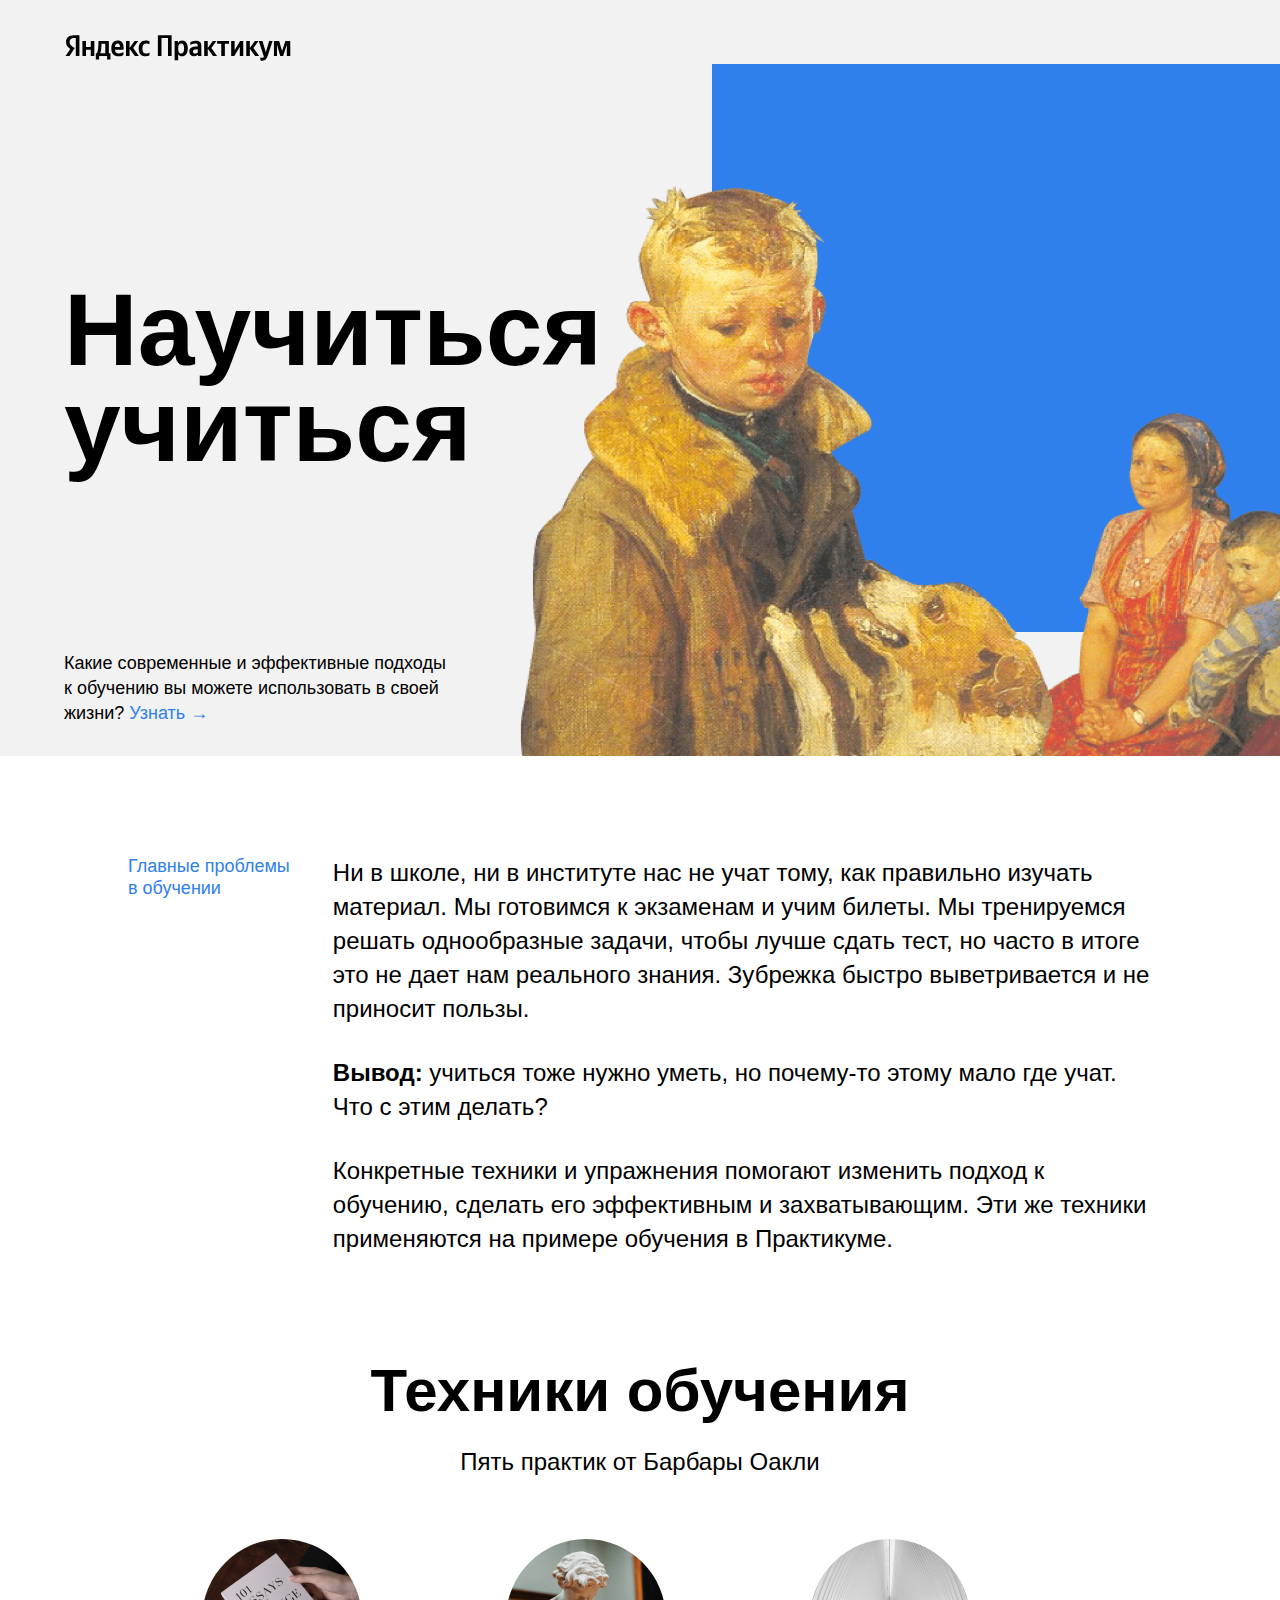
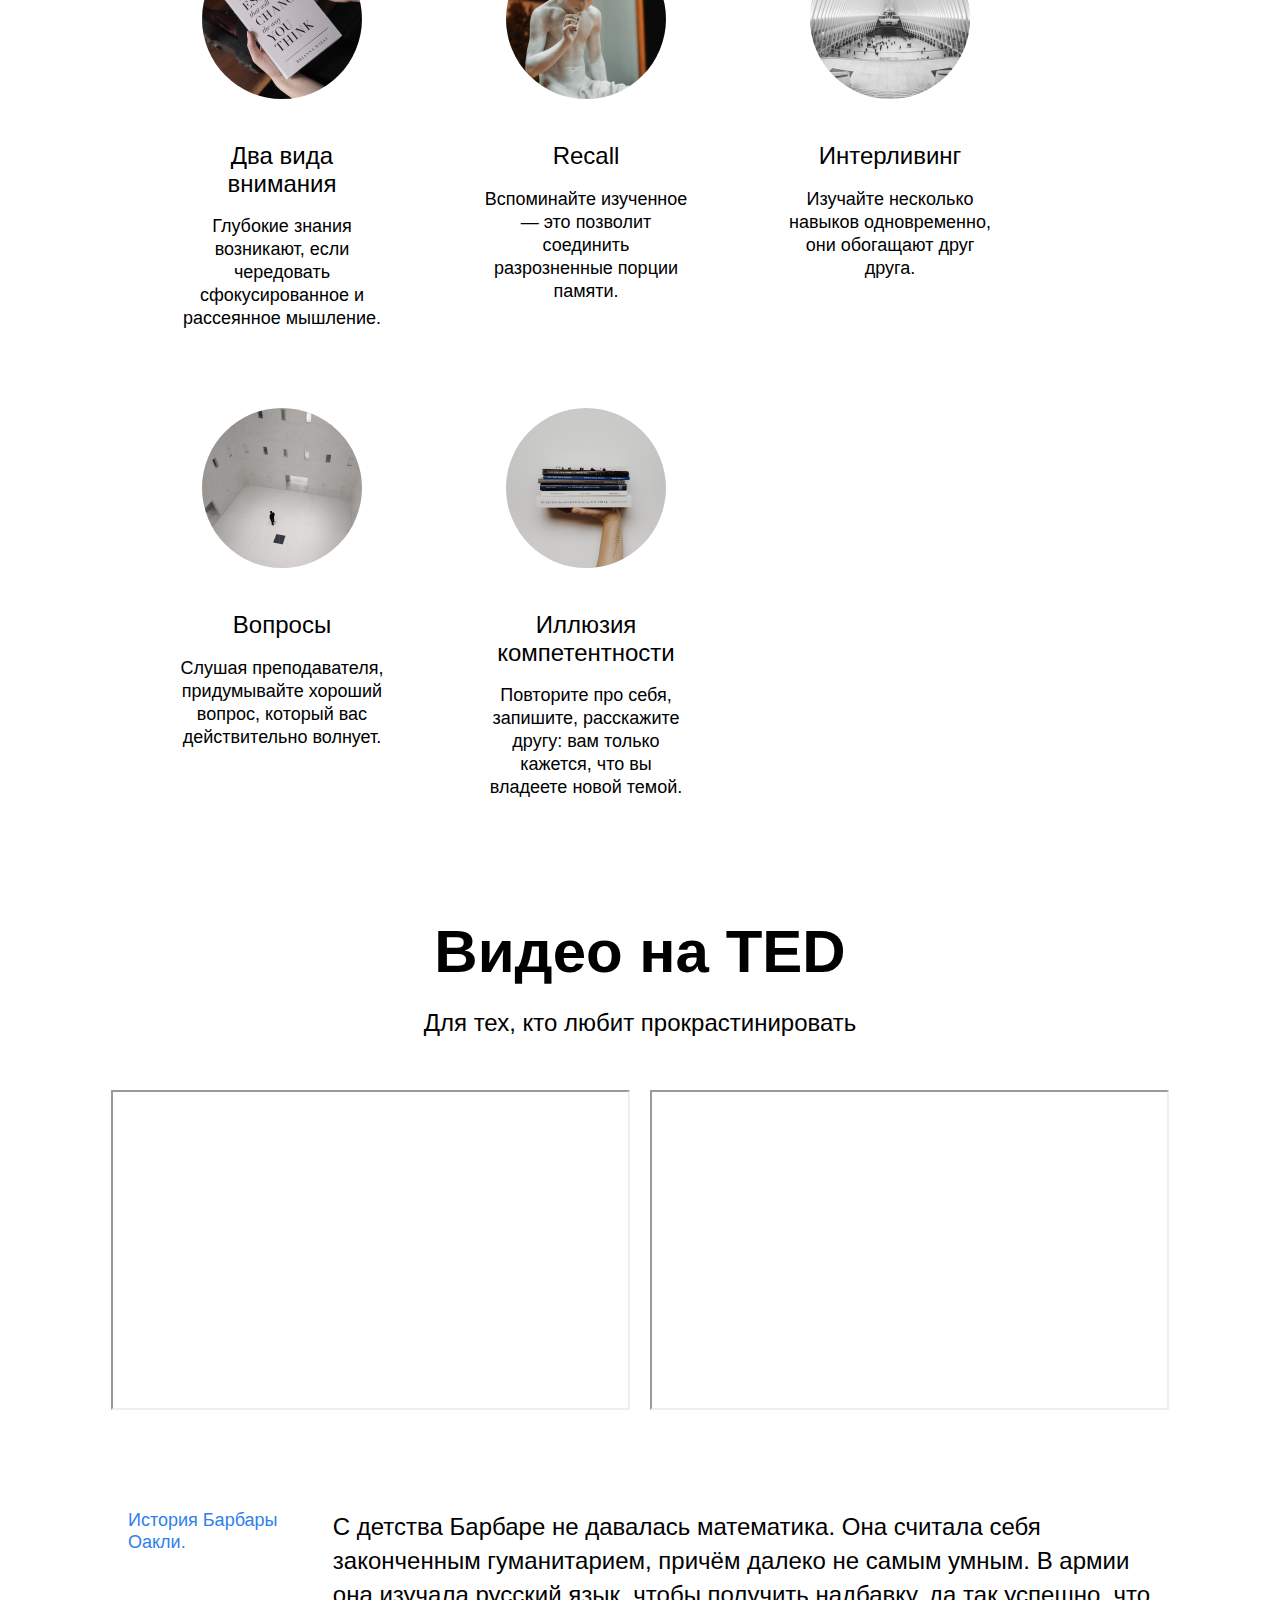
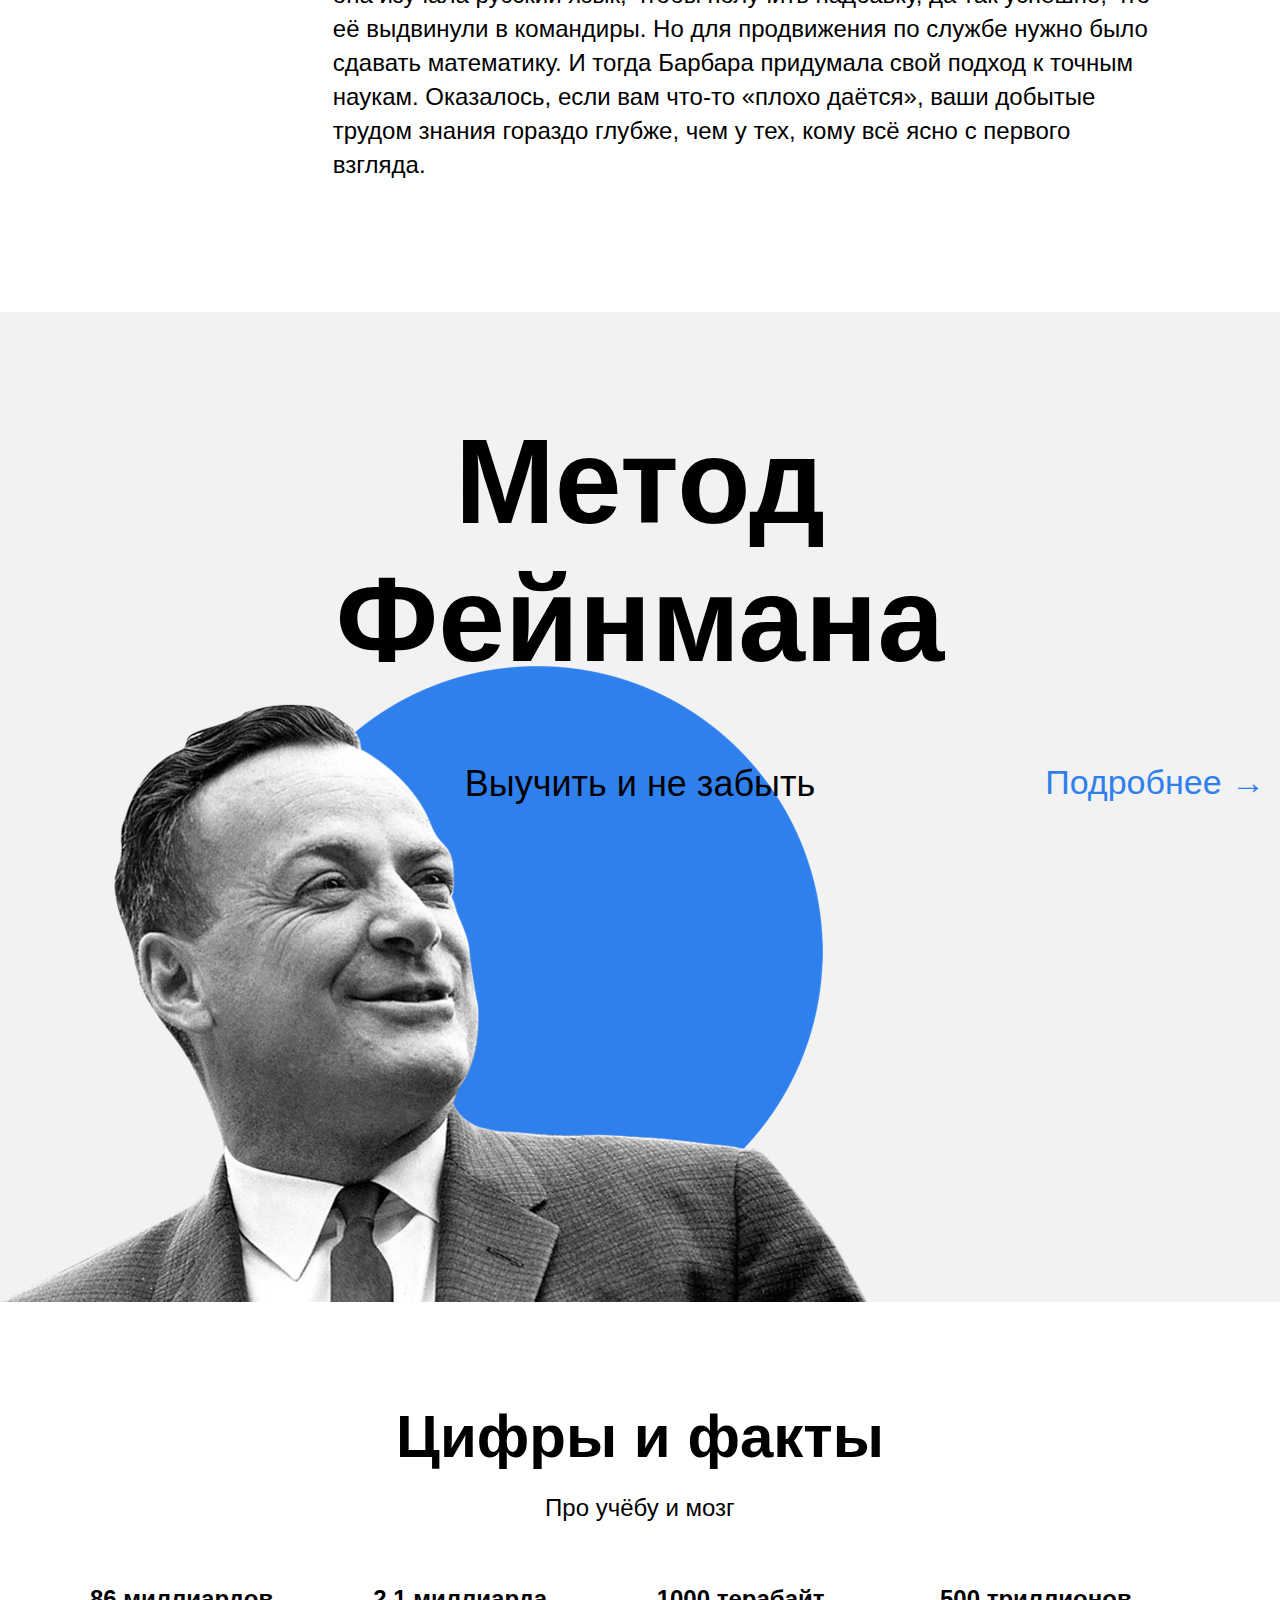
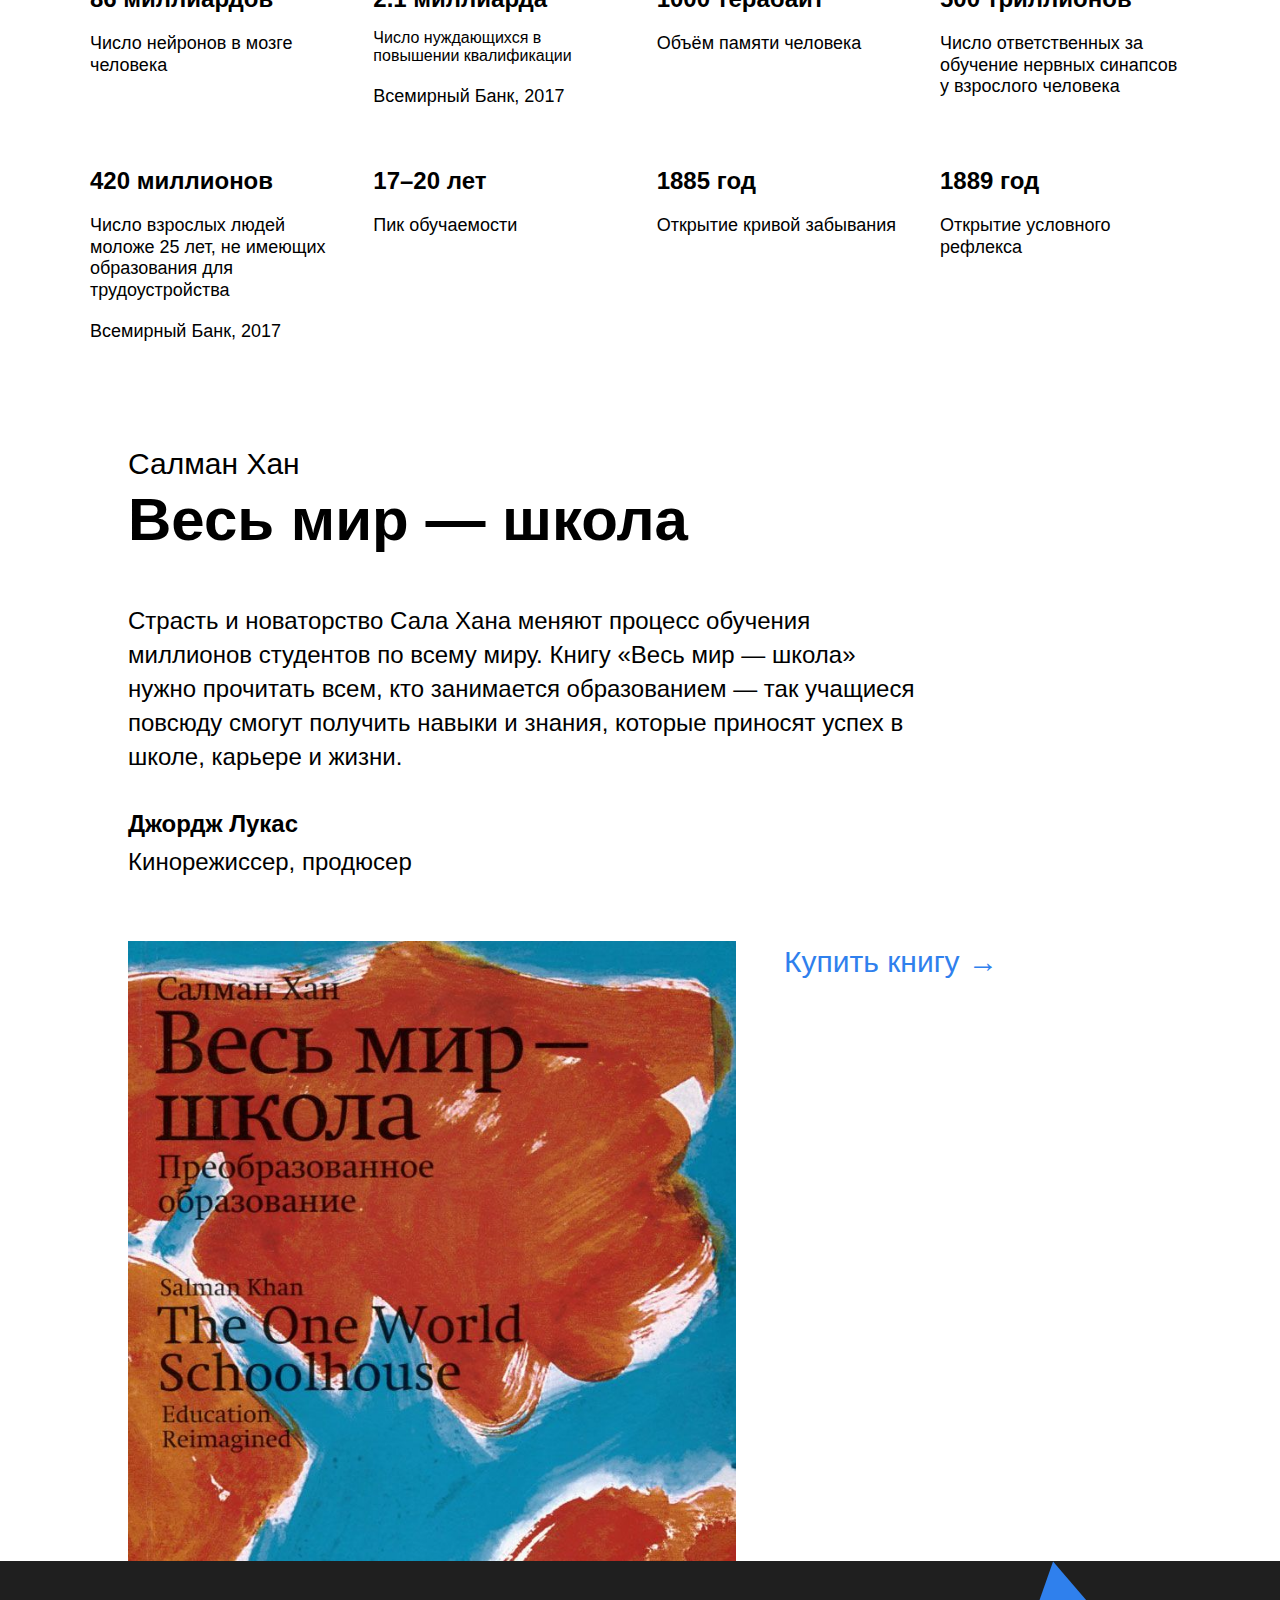
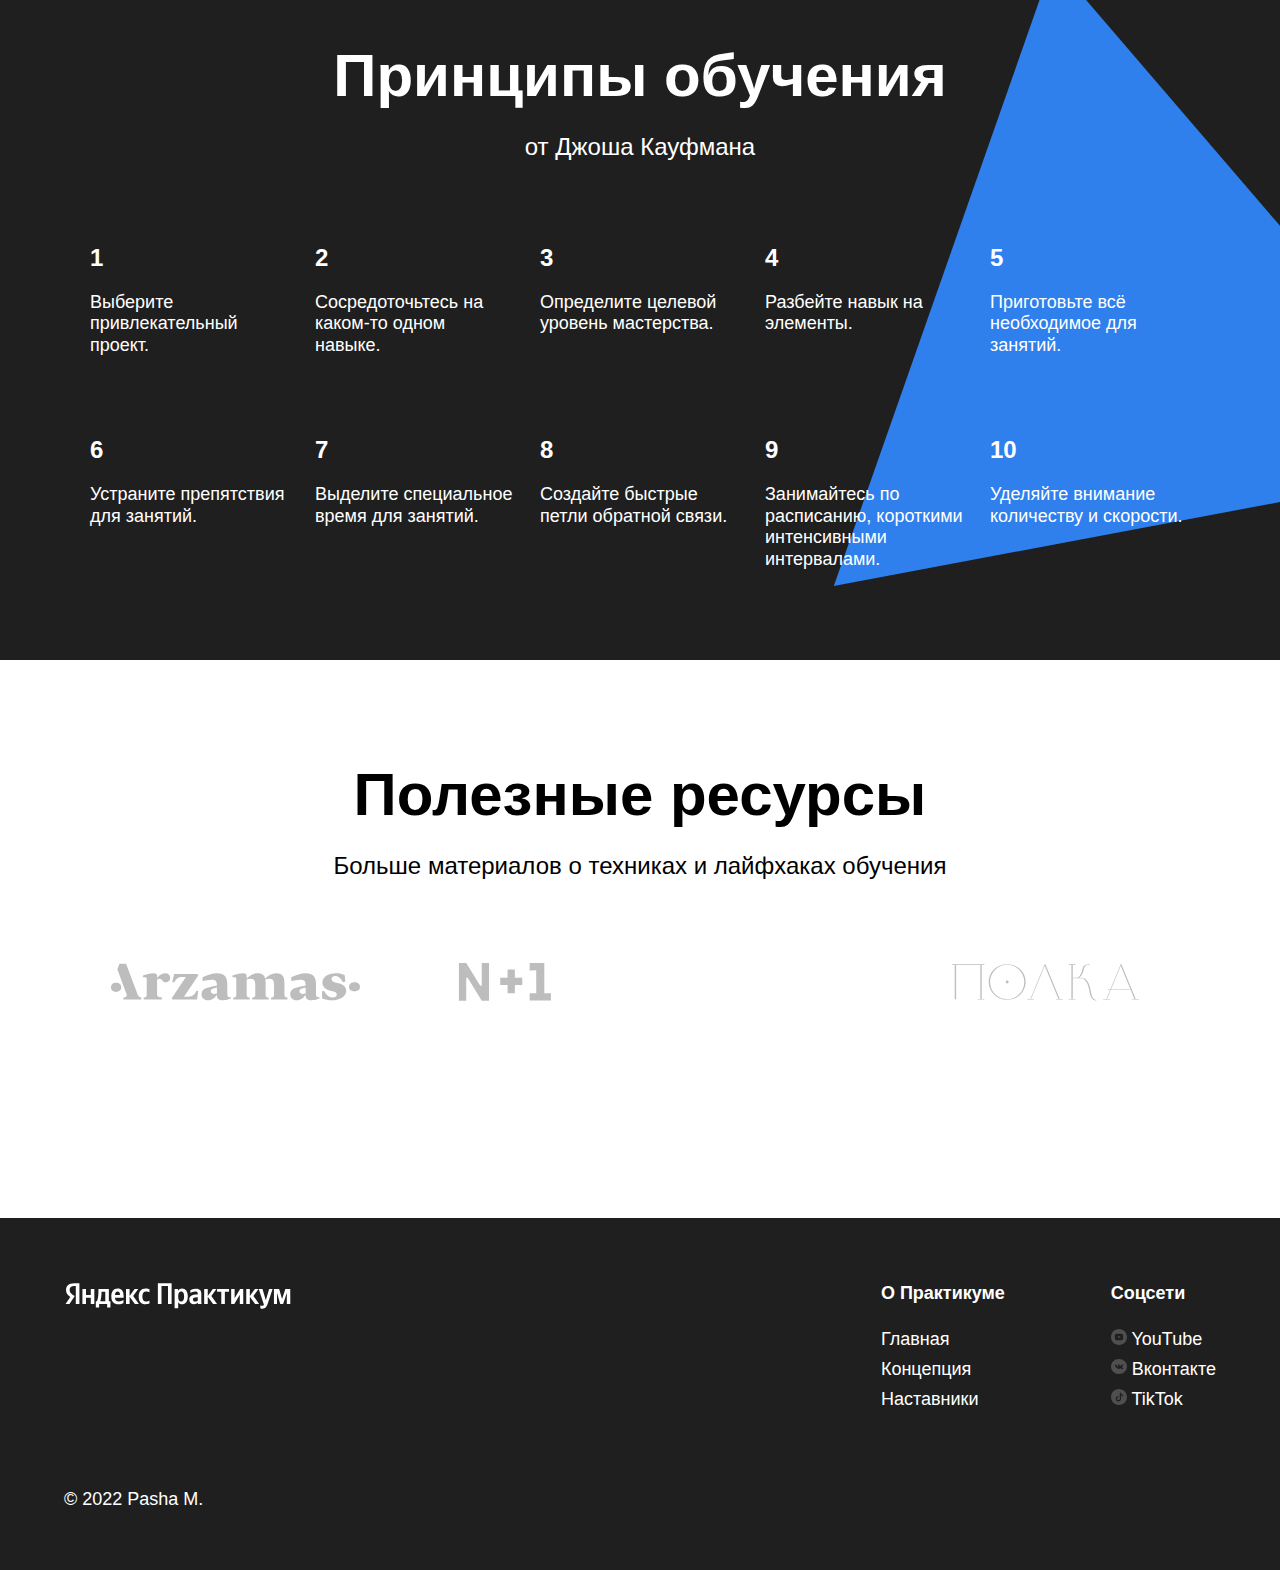
==== index.html @ 6d98bdb5 "how to 5" ====
<!DOCTYPE html>
<html lang="ru">
  <head>
    <meta charset="UTF-8" />
    <meta name="viewport" content="width=device-width, initial-scale=1.0" />
    <link rel="stylesheet" href="pages/index.css" />
    <title>Научиться учиться</title>
  </head>
  <body>
    <div class="page">
      <!--Блок страницы-->
      <header class="header">
        <!--Шапка сайта-->
        <div class="logo logo_place_header"></div>
        <h1 class="header__title">Научиться учиться</h1>
        <p class="header__subtitle">
          Какие современные и эффективные подходы к обучению вы можете
          использовать в своей жизни?
          <a class="header__link" href="#">Узнать &rarr;</a>
        </p>
        <img
          class="header__main-illustration"
          src="images/header-image.png"
          alt="Картина"
        />
        <div class="header__square-pic rotation"></div>
      </header>
      <!--Основная часть-->
      <main class="content">
        <!--Блок Обьяснение-->
        <section class="description">
          <article class="two-columns">
            <h2 class="two-columns__brief">Главные проблемы в обучении</h2>
            <div class="two-columns__main-text">
              <p class="two-columns__paragraph">
                Ни в школе, ни в институте нас не учат тому, как правильно
                изучать материал. Мы готовимся к экзаменам и учим билеты. Мы
                тренируемся решать однообразные задачи, чтобы лучше сдать тест,
                но часто в итоге это не дает нам реального знания. Зубрежка
                быстро выветривается и не приносит пользы.
              </p>
              <p class="two-columns__paragraph">
                <span class="two-columns__span-accent">Вывод:</span>
                учиться тоже нужно уметь, но почему-то этому мало где учат. Что
                с этим делать?
              </p>
              <p class="two-columns__paragraph">
                Конкретные техники и упражнения помогают изменить подход к
                обучению, сделать его эффективным и захватывающим. Эти же
                техники применяются на примере обучения в Практикуме.
              </p>
            </div>
          </article>
        </section>
        <!--Блок Техники-->
        <section class="techniques">
          <h2 class="section-title">Техники обучения</h2>
          <p class="section-subtitle">Пять практик от Барбары Оакли</p>
          <!---Карточки-->
          <div class="cards">
            <!--1я-->
            <div class="cards__item">
              <img
                src="images/cards-attention.png"
                alt="Два вида внимания"
                class="cards__image"
              />
              <h2 class="cards__title">Два вида внимания</h2>
              <p class="cards__description">
                Глубокие знания возникают, если чередовать сфокусированное и
                рассеянное мышление.
              </p>
            </div>
            <!--2я-->
            <div class="cards__item">
              <img
                src="images/cards-recall.png"
                alt="Recall"
                class="cards__image"
              />
              <h2 class="cards__title">Recall</h2>
              <p class="cards__description">
                Вспоминайте изученное — это позволит соединить разрозненные
                порции памяти.
              </p>
            </div>
            <!---3я-->
            <div class="cards__item">
              <img
                src="images/cards-interliving.png"
                alt="Интерливинг"
                class="cards__image"
              />
              <h2 class="cards__title">Интерливинг</h2>
              <p class="cards__description">
                Изучайте несколько навыков одновременно, они обогащают друг
                друга.
              </p>
            </div>
            <!--4я-->
            <div class="cards__item">
              <img
                src="images/cards-question.png"
                alt="Вопросы"
                class="cards__image"
              />
              <h2 class="cards__title">Вопросы</h2>
              <p class="cards__description">
                Слушая преподавателя, придумывайте хороший вопрос, который вас
                действительно волнует.
              </p>
            </div>
            <!---5я-->
            <div class="cards__item">
              <img
                src="images/cards-competence.png"
                alt="Иллюзия комптенентности"
                class="cards__image"
              />
              <h2 class="cards__title">Иллюзия компетентности</h2>
              <p class="cards__description">
                Повторите про себя, запишите, расскажите другу: вам только
                кажется, что вы владеете новой темой.
              </p>
            </div>
          </div>
        </section>
        <!--Блок TED-->
        <section class="video">
          <h2 class="section-title">Видео нa TED</h2>
          <p class="section-subtitle">Для тех, кто любит прокрастинировать</p>
          <div class="video__iframes">
            <iframe
              class="video__iframe"
              src="https://www.youtube.com/embed/arj7oStGLkU"
              title="YouTube video player"
              allow="accelerometer; autoplay; encrypted-media; gyroscope; picture-in-picture"
              allowfullscreen
            ></iframe>
            <iframe
              class="video__iframe"
              src="https://www.youtube.com/embed/5MgBikgcWnY"
              title="YouTube video player"
              allow="accelerometer; autoplay; encrypted-media; gyroscope; picture-in-picture"
              allowfullscreen
            ></iframe>
          </div>
        </section>
        <!--Блок Оакли история-->
        <section class="oakley">
          <div class="two-columns">
            <h2 class="two-columns__brief">История Барбары Оакли.</h2>
            <div class="two-columns__main-text">
              <p class="two-columns__paragraph">
                С детства Барбаре не давалась математика. Она считала себя
                законченным гуманитарием, причём далеко не самым умным. В армии
                она изучала русский язык, чтобы получить надбавку, да так
                успешно, что её выдвинули в командиры. Но для продвижения по
                службе нужно было сдавать математику. И тогда Барбара придумала
                свой подход к точным наукам. Оказалось, если вам что-то «плохо
                даётся», ваши добытые трудом знания гораздо глубже, чем у тех,
                кому всё ясно с первого взгляда.
              </p>
            </div>
          </div>
        </section>
        <!--Блок Фейман-->
        <section class="feynman feynman_image">
          <!--Блок 3 и картинка к блоку-->
          <h2 class="feynman__title">Метод Фейнмана</h2>
          <p class="feynman__subtitle">Выучить и не забыть</p>
          <a class="feynman__link" href="#">Подробнее &rarr;</a>
        </section>
        <!--Блок Цифры-->
        <section class="digits">
          <h2 class="section-title">Цифры и факты</h2>
          <p class="section-subtitle">Про учёбу и мозг</p>
          <div class="table">
            <div class="table__cell">
              <h3 class="table__heading">86 миллиардов</h3>
              <p class="table__text">Число нейронов в мозге человека</p>
            </div>
            <div class="table__cell">
              <h3 class="table__heading">2.1 миллиарда</h3>
              <p class="table__texts">
                Число нуждающихся в повышении квалификации
              </p>
              <p class="table__text">Всемирный Банк, 2017</p>
            </div>
            <div class="table__cell">
              <h3 class="table__heading">1000 терабайт</h3>
              <p class="table__text">Объём памяти человека</p>
            </div>
            <div class="table__cell">
              <h3 class="table__heading">500 триллионов</h3>
              <p class="table__text">
                Число ответственных за обучение нервных синапсов у взрослого
                человека
              </p>
            </div>
            <div class="table__cell">
              <h3 class="table__heading">420 миллионов</h3>
              <p class="table__text">
                Число взрослых людей моложе 25 лет, не имеющих образования для
                трудоустройства
              </p>
              <p class="table__text">Всемирный Банк, 2017</p>
            </div>
            <div class="table__cell">
              <h3 class="table__heading">17–20 лет</h3>
              <p class="table__text">Пик обучаемости</p>
            </div>
            <div class="table__cell">
              <h3 class="table__heading">1885 год</h3>
              <p class="table__text">Открытие кривой забывания</p>
            </div>
            <div class="table__cell">
              <h3 class="table__heading">1889 год</h3>
              <p class="table__text">Открытие условного рефлекса</p>
            </div>
          </div>
        </section>
        <!--Блок Хан-->

        <section class="khan">
          <div class="khan__container">
            <p class="khan__author">Салман Хан</p>
            <h2 class="khan__title">Весь мир — школа</h2>
            <p class="khan__quote">
              Страсть и новаторство Сала Хана меняют процесс обучения миллионов
              студентов по всему миру. Книгу «Весь мир — школа» нужно прочитать
              всем, кто занимается образованием — так учащиеся повсюду смогут
              получить навыки и знания, которые приносят успех в школе, карьере
              и жизни.
            </p>
            <p class="khan__quote-author">Джордж Лукас</p>
            <p class="khan__quote-author-subline">Кинорежиссер, продюсер</p>
            <div class="khan__book-container">
              <div class="khan__book-pic"></div>
              <a
                href="https://www.labirint.ru/books/483575/"
                target="_blank"
                class="khan__buy-link"
                >Купить книгу →</a
              >
            </div>
          </div>
        </section>
        <!--Блок Кауфман-->
        <section class="kaufman">
          <h2 class="section-title section-title_theme_dark">
            Принципы обучения
          </h2>
          <p class="section-subtitle section-subtitle_theme_dark">
            от Джоша Кауфмана
          </p>
          <div class="table table_theme_dark">
            <div class="table__cell table__cell_theme_dark">
              <h3 class="table__heading table__heading_theme_dark">1</h3>
              <p class="table__text table__text_theme_dark">
                Выберите привлекательный проект.
              </p>
            </div>
            <div class="table__cell table__cell_theme_dark">
              <h3 class="table__heading table__heading_theme_dark">2</h3>
              <p class="table__text table__text_theme_dark">
                Сосредоточьтесь на каком-то одном навыке.
              </p>
            </div>
            <div class="table__cell table__cell_theme_dark">
              <h3 class="table__heading table__heading_theme_dark">3</h3>
              <p class="table__text table__text_theme_dark">
                Определите целевой уровень мастерства.
              </p>
            </div>
            <div class="table__cell table__cell_theme_dark">
              <h3 class="table__heading table__heading_theme_dark">4</h3>
              <p class="table__text table__text_theme_dark">
                Разбейте навык на элементы.
              </p>
            </div>
            <div class="table__cell table__cell_theme_dark">
              <h3 class="table__heading table__heading_theme_dark">5</h3>
              <p class="table__text table__text_theme_dark">
                Приготовьте всё необходимое для занятий.
              </p>
            </div>
            <div class="table__cell table__cell_theme_dark">
              <h3 class="table__heading table__heading_theme_dark">6</h3>
              <p class="table__text table__text_theme_dark">
                Устраните препятствия для занятий.
              </p>
            </div>
            <div class="table__cell table__cell_theme_dark">
              <h3 class="table__heading table__heading_theme_dark">7</h3>
              <p class="table__text table__text_theme_dark">
                Выделите специальное время для занятий.
              </p>
            </div>
            <div class="table__cell table__cell_theme_dark">
              <h3 class="table__heading table__heading_theme_dark">8</h3>
              <p class="table__text table__text_theme_dark">
                Создайте быстрые петли обратной связи.
              </p>
            </div>
            <div class="table__cell table__cell_theme_dark">
              <h3 class="table__heading table__heading_theme_dark">9</h3>
              <p class="table__text table__text_theme_dark">
                Занимайтесь по расписанию, короткими интенсивными интервалами.
              </p>
            </div>
            <div class="table__cell table__cell_theme_dark">
              <h3 class="table__heading table__heading_theme_dark">10</h3>
              <p class="table__text table__text_theme_dark">
                Уделяйте внимание количеству и скорости.
              </p>
            </div>
          </div>
          <div class="kaufman__triangle rotation"></div>
        </section>
        <!--Блок Ресурсы-->
        <section class="resources">
          <h2 class="section-title">Полезные ресурсы</h2>
          <p class="section-subtitle">
            Больше материалов о техниках и лайфхаках обучения
          </p>
          <div class="resources__logo-zone">
            <a
              href="https://arzamas.academy/"
              target="_blank"
              class="resources__logo resources__logo_arzamas"
            ></a>
            <a
              href="https://nplus1.ru/"
              target="_blank"
              class="resources__logo resources__logo_n1"
            ></a>
            <a
              href="https://strelka.com/"
              target="_blank"
              class="resources__logo resources__logo_strelka"
            ></a>
            <a
              href="https://polka.academy/"
              target="_blank"
              class="resources__logo resources__logo_polka"
            ></a>
          </div>
        </section>
      </main>
      <footer class="footer">
        <!--Подвал сайта-->
        <div class="footer__columns">
          <div class="footer__column footer__column_content_copyright">
            <div class="logo logo_place_footer"></div>
            <p class="footer__author">&copy; 2022 Pasha M.</p>
          </div>
          <!---Навигация-->
          <nav class="footer__column footer__column_content_info">
            <h4 class="footer__column-heading">О Практикуме</h4>
            <ul class="footer__column-links">
              <li>
                <!--Класс footer__column-link задан самим ссылкам-->
                <a href="#" class="footer__column-link">Главная</a>
              </li>
              <li>
                <a href="#" class="footer__column-link">Концепция</a>
              </li>
              <li>
                <a href="#" class="footer__column-link">Наставники</a>
              </li>
            </ul>
          </nav>
          <div class="footer__column footer__column_content_social">
            <h4 class="footer__column-heading">Соцсети</h4>
            <ul class="footer__column-links">
              <li>
                <!--Класс footer__column-link задан самим ссылкам-->
                <a href="#" class="footer__column-link">
                  <img
                    src="../images/youtube-icon.svg"
                    alt="Ютуб"
                    class="footer__social-icon"
                  />
                  YouTube
                </a>
              </li>
              <li>
                <a href="#" class="footer__column-link">
                  <img
                    src="../images/vk_color_white.svg"
                    alt="Вконтакте"
                    class="footer__social-icon"
                  />
                  Вконтакте
                </a>
              </li>
              <li>
                <a href="#" class="footer__column-link">
                  <img
                    src="../images/tiktok-icon.svg"
                    alt="Тикток"
                    class="footer__social-icon"
                  />
                  TikTok
                </a>
              </li>
            </ul>
          </div>
        </div>
      </footer>
    </div>
  </body>
</html>
---- pages/index.css ----
@import url(../vendor/normalize.css);
@import url(../root/root.css);
/*block header and logo*/
@import url(../blocks/logo/logo.css);
@import url(../blocks/logo/_place_header/logo_place_header.css);
@import url(../blocks/header/header.css);
@import url(../blocks/header/__title/header__title.css);
@import url(../blocks/header/__subtitle/header__subtitle.css);
@import url(../blocks/header/__link/header__link.css);
@import url(../blocks/header/__link/_after/header__link_after.css);
@import url(../blocks/header/__link/_hover/header__link_hover.css);
@import url(../blocks/header/__square-pic/header__square-pic.css);
@import url(../blocks/rotation/rotation.css);
@import url(../blocks/header/__main-illustration/header__main-illustration.css);
/*block deskription*/
@import url(../blocks/description/description.css);
@import url(../blocks/two-columns/two-columns.css);
/*block tech*/
@import url(../blocks/techniques/techniques.css);
@import url(../blocks/section-title/section-title.css);
@import url(../blocks/section-subtitle/section-subtitle.css);
/*block cards*/
@import url(../blocks/cards/cards.css);
@import url(../blocks/cards/__item/cards__item.css);
@import url(../blocks/cards/__image/cards__image.css);
@import url(../blocks/cards/__title/cards__title.css);
@import url(../blocks/cards/__description/cards__description.css);
/*block video*/
@import url(../blocks/video/video.css);
@import url(../blocks/section-title/section-title.css);
@import url(../blocks/section-subtitle/section-subtitle.css);
@import url(../blocks/video/__iframes/video__iframes.css);
@import url(../blocks/video/__iframe/video__iframe.css);
@import url(../blocks/video/__iframe/_first-of-type/video__iframe_first-of-type.css);
/*block oacley*/
@import url(../blocks/oakley/oakley.css);
@import url(../blocks/two-columns/two-columns.css);
/*block feynman*/
@import url(../blocks/feynman/feynman.css);
@import url(../blocks/feynman/__image/feyman__image.css);
@import url(../blocks/feynman/__title/feyman__title.css);
@import url(../blocks/feynman/__subtitle/feyman__subtitle.css);
@import url(../blocks/feynman/__link/feyman__link.css);
@import url(../blocks/feynman/__link/_after/feyman__link_after.css);
@import url(../blocks/feynman/__link/_hover/feyman__link_hover.css);
/*block digits*/
@import url(../blocks/digits/digits.css);
@import url(../blocks/section-title/section-title.css);
@import url(../blocks/section-subtitle/section-subtitle.css);
/*block table*/
@import url(../blocks/table/table.css);
@import url(../blocks/table/__cell/table__cell.css);
@import url(../blocks/table/__heading/table__heading.css);
@import url(../blocks/table/__text/table__text.css);
/*block khan*/
@import url(../blocks/khan/khan.css);
@import url(../blocks/khan/__container/khan__container.css);
@import url(../blocks/khan/__author/khan__author.css);
@import url(../blocks/khan/__title/khan__title.css);
@import url(../blocks/khan/__quote/khan__quote.css);
@import url(../blocks/khan/__quote-author/khan__quote-author.css);
@import url(../blocks/khan/__quote-autthor-subline/khan__quote-author-subline.css);
@import url(../blocks/khan/__book-container/khan__book-container.css);
@import url(../blocks/khan/_book-pic/khan__book-pic.css);
@import url(../blocks/khan/__buy-link/khan__buy-link.css);
/*block kaufman*/
@import url(../blocks/kaufman/kaufman.css);
@import url(../blocks/section-title/section-title.css);
@import url(../blocks/section-title/_theme/section-title_theme_dark.css);
@import url(../blocks/section-subtitle/section-subtitle.css);
@import url(../blocks/section-subtitle/_theme/section-subtitle_theme_dark.css);
/*block table*/
@import url(../blocks/table/table.css);
@import url(../blocks/table/__text/_theme/table__text_theme_dark.css);
@import url(../blocks/table/__cell/table__cell.css);
@import url(../blocks/table/__cell/_theme/table__cell_theme_dark.css);
@import url(../blocks/table/__heading/table__heading.css);
@import url(../blocks/table/__heading/_theme/table__heading_theme_dark.css);
@import url(../blocks/table/__text/table__text.css);
@import url(../blocks/table/__text/_theme/table__text_theme_dark.css);
@import url(../blocks/rotation/rotation.css);
/*block resources*/
@import url(../blocks/resources/resources.css);
@import url(../blocks/section-title/section-title.css);
@import url(../blocks/section-subtitle/section-subtitle.css);
@import url(../blocks/resources/__logo-zone/resources__logo-zone.css);
@import url(../blocks/resources/__logo/resources__logo.css);
@import url(../blocks/resources/__logo/_arzamas/resources__logo_arzamas.css);
@import url(../blocks/resources/__logo/_n1/resouces__logo_n1.css);
@import url(../locks/resources/__logo/_strelka/resources__logo_strelka.css);
@import url(../blocks/resources/__logo/_polka/resources__logo_polka.css);
/*block footer*/
@import url(../blocks/footer/footer.css);
@import url(../blocks/footer/__columns/footer__columns.css);
@import url(../blocks/footer/__column/footer__column.css);
@import url(../blocks/footer/__column/_content/footer__column_content_copywright.css);
@import url(../blocks/logo/logo.css);
@import url(../blocks/logo/_place_footer/logo_place_footer.css);
@import url(../blocks/footer/__author/footer__author.css);
@import url(../blocks/footer/__column-heading/footer__column-heading.css);
@import url(../blocks/footer/__column-links/footer__column-links.css);
@import url(../blocks/footer/__column-link/footer__column-link.css);
@import url(../blocks/footer/__column-link/_after/footer__column-link_after.css);
@import url(../blocks/footer/__column-link/_hover/footer__column-link_hover.css);
@import url(../blocks/footer/__social-icon/footer__social-icon.css);
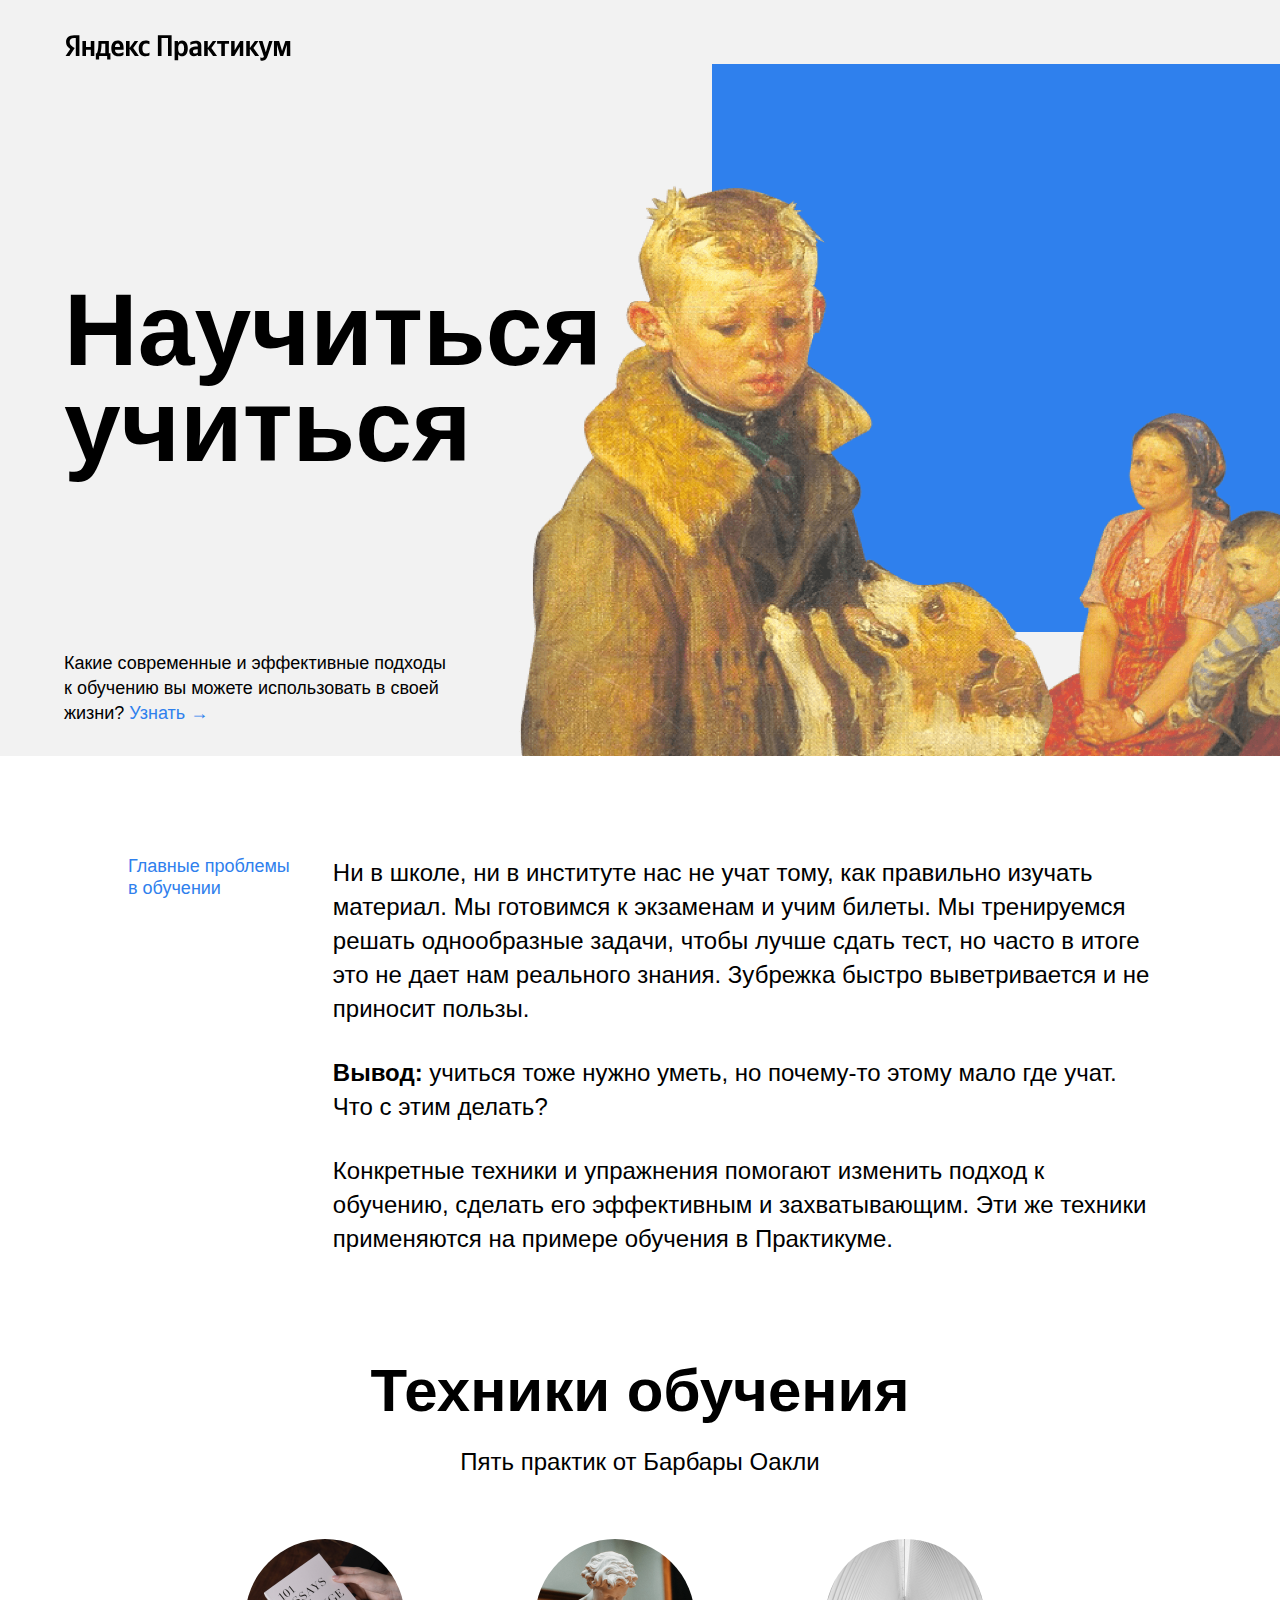
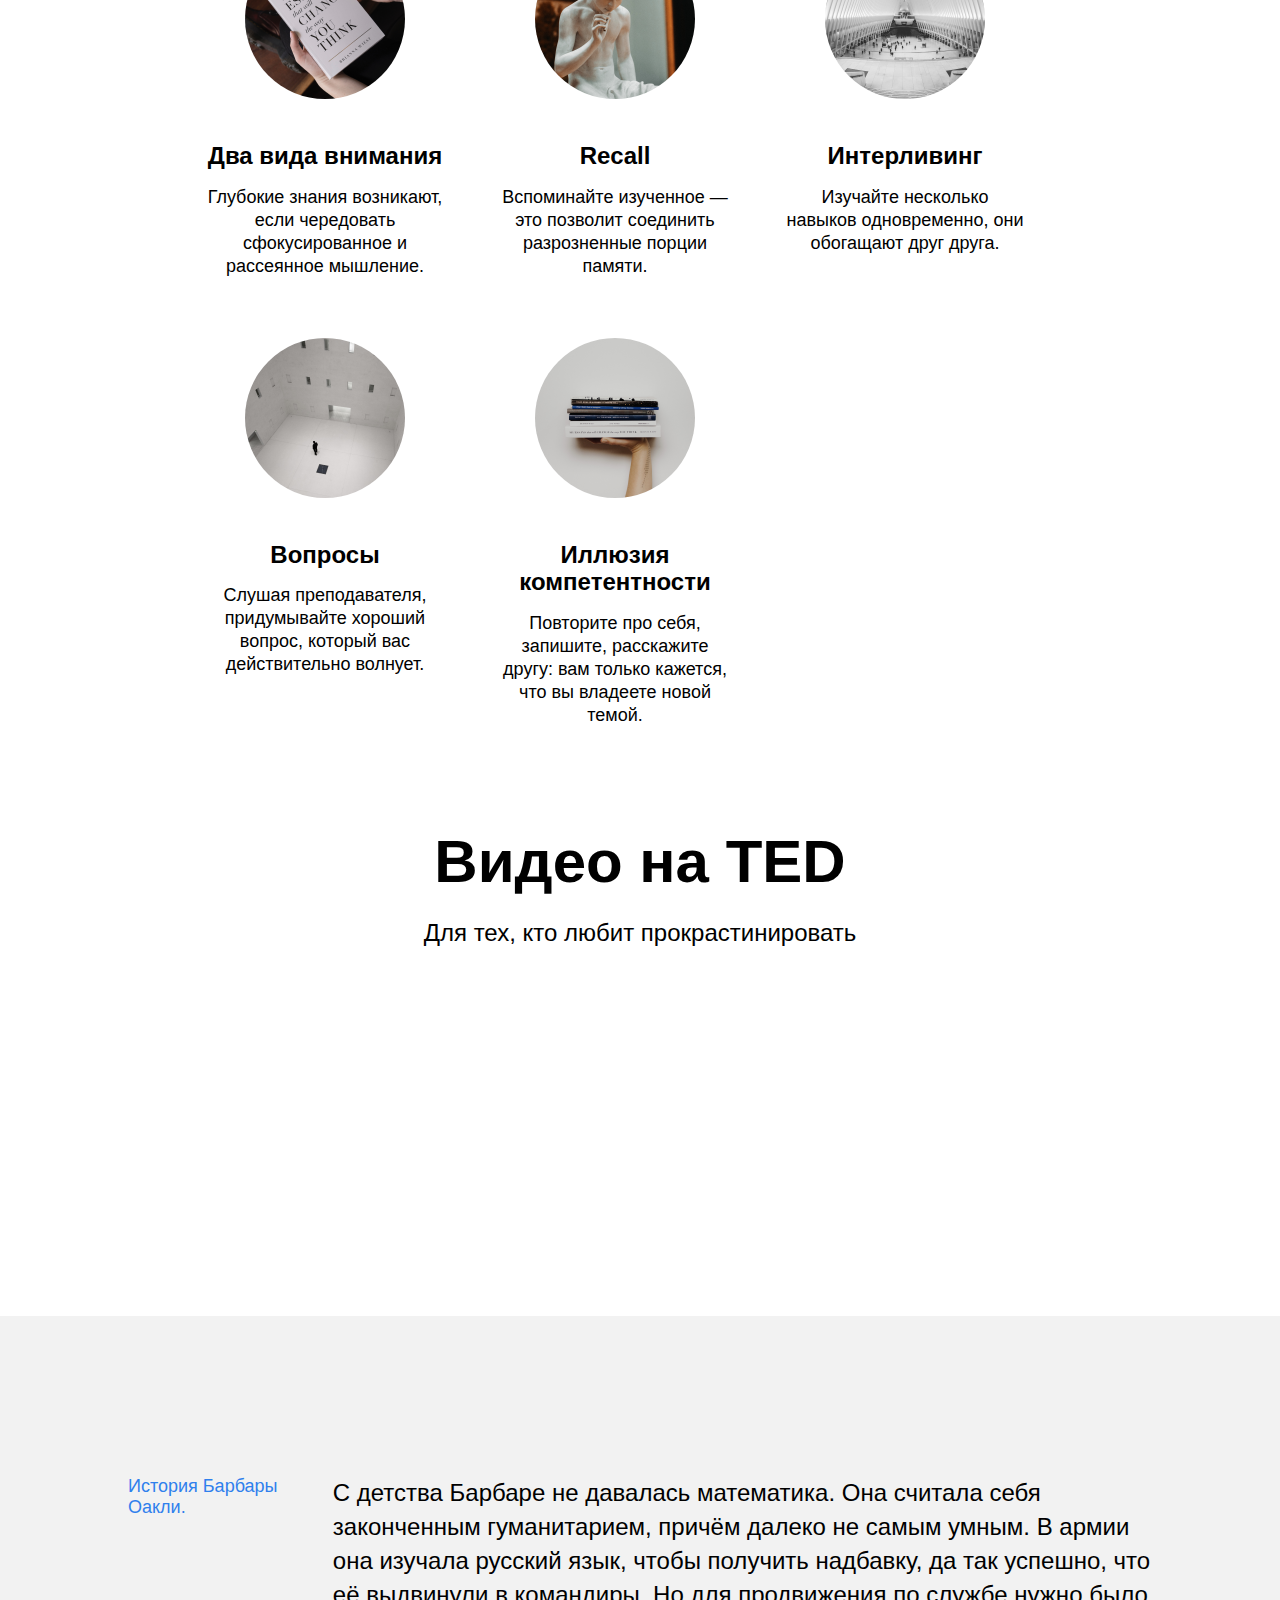
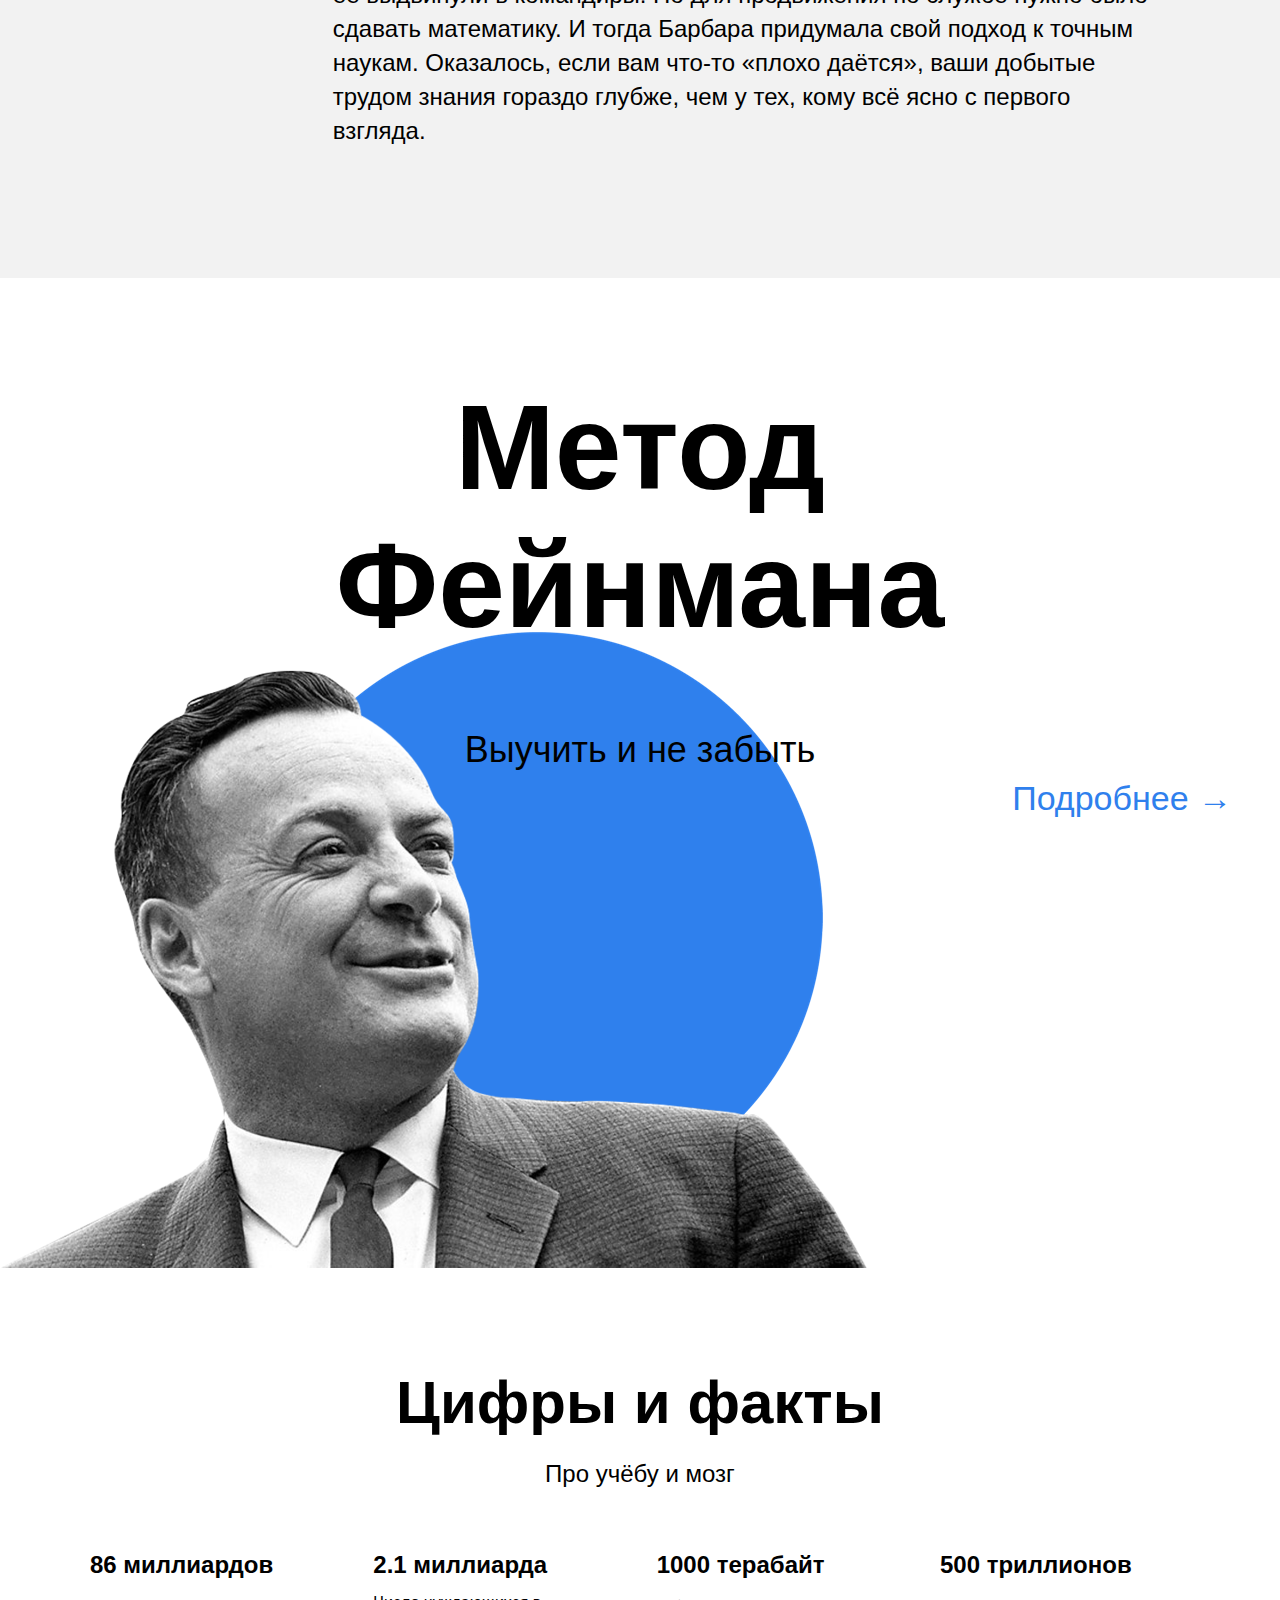
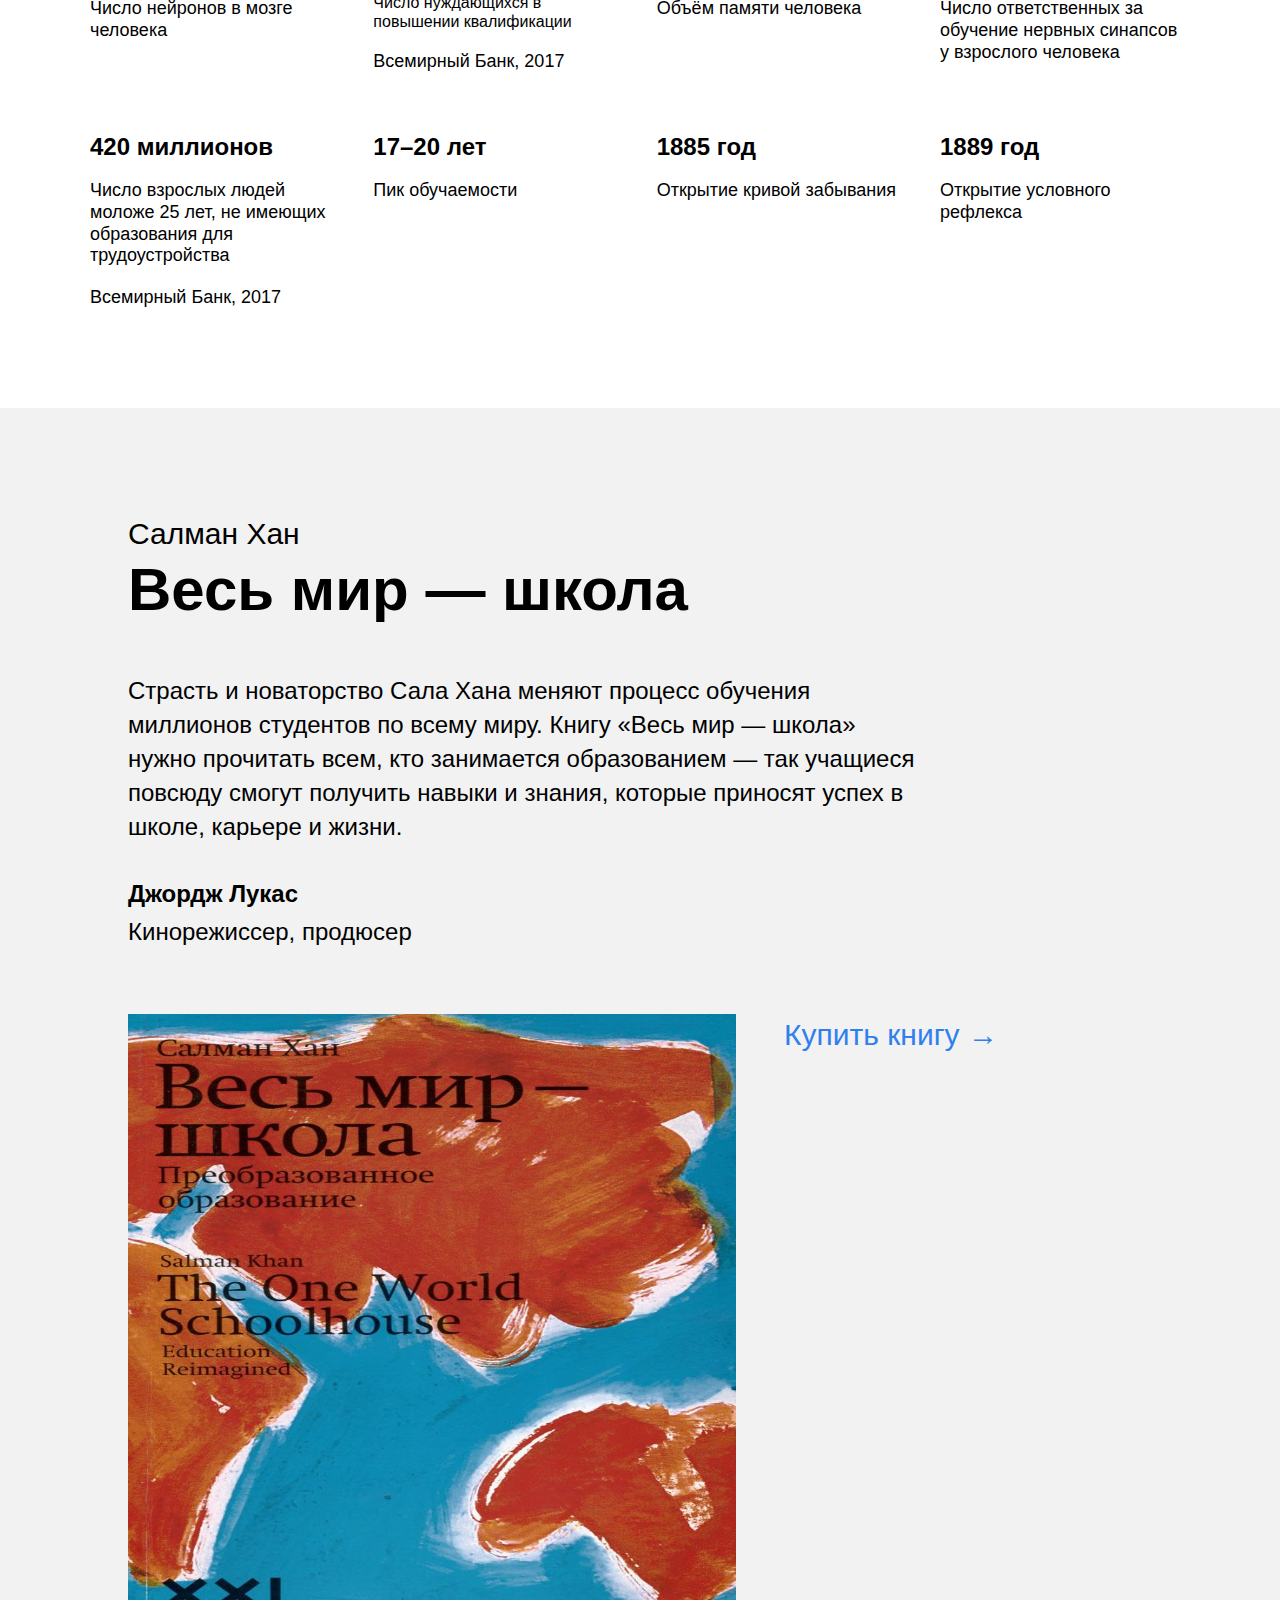
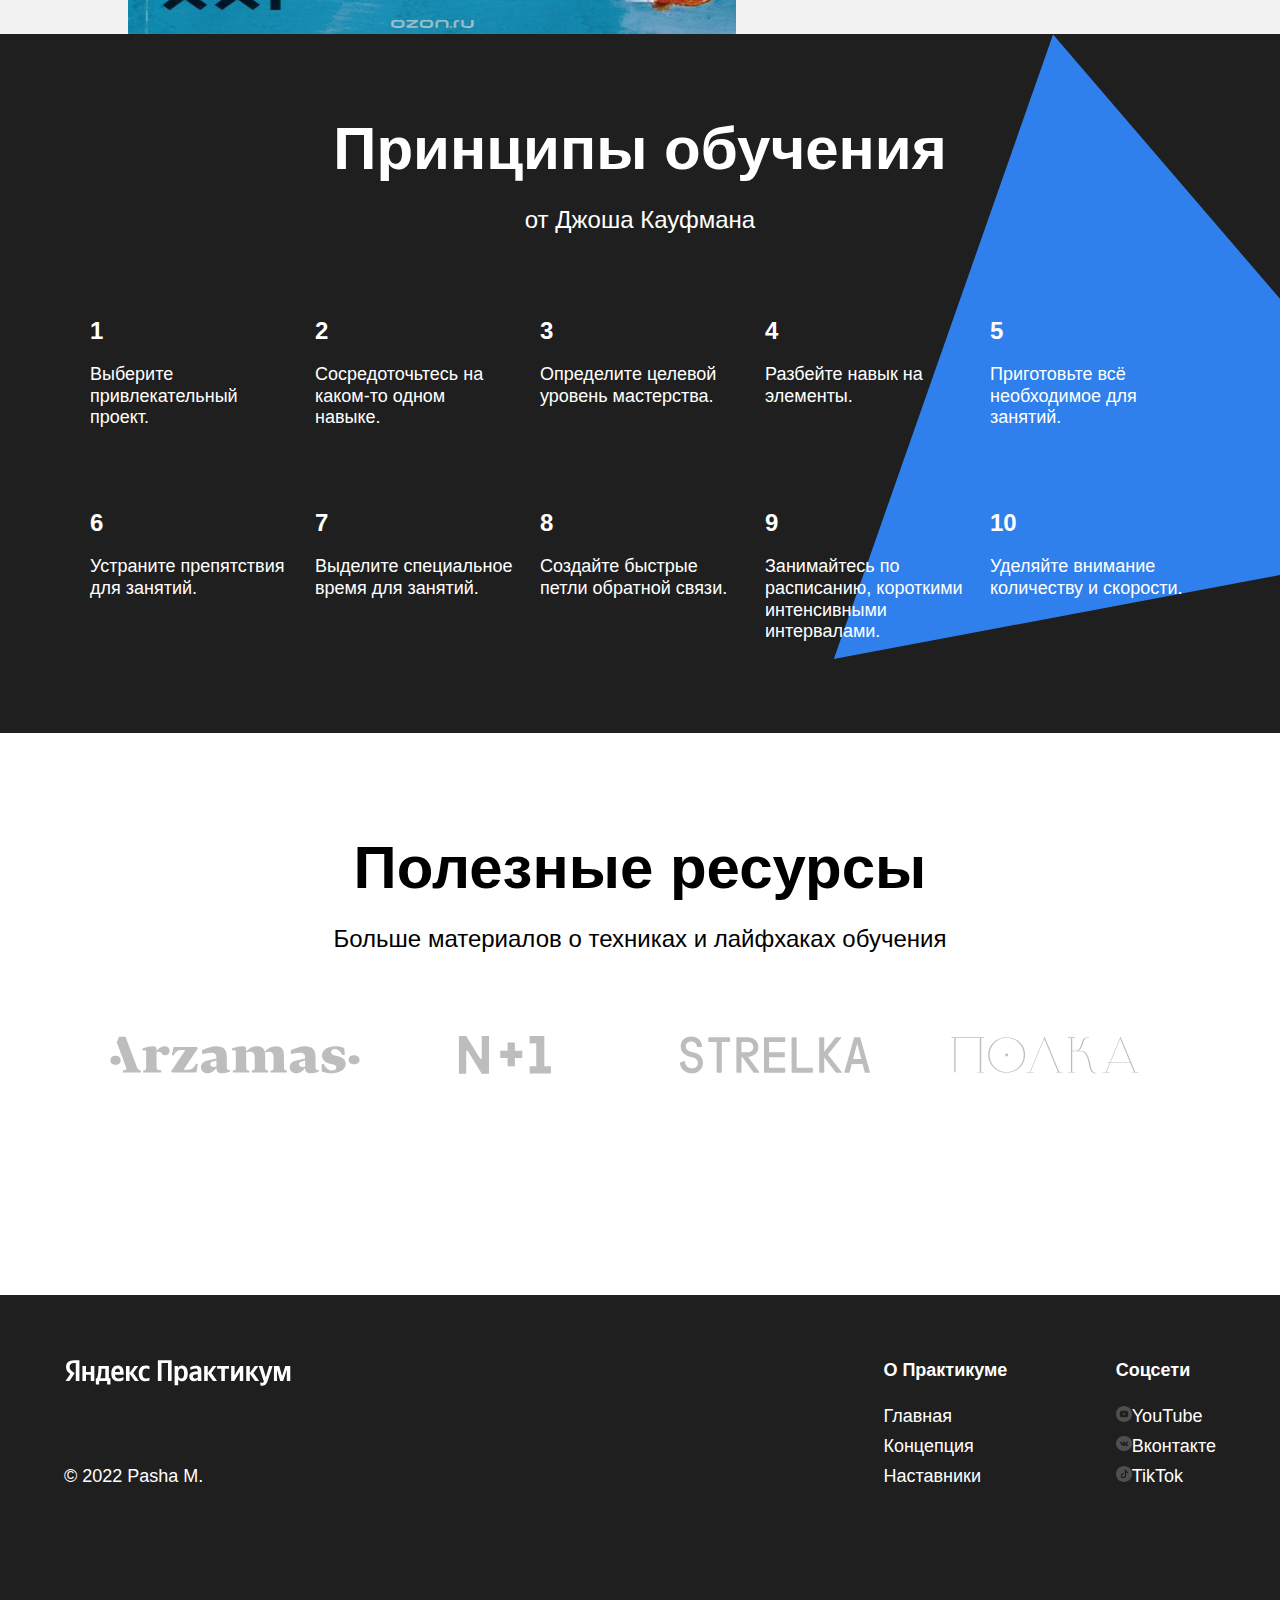
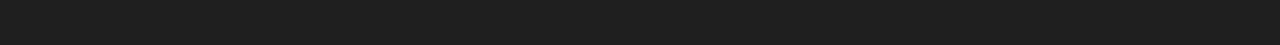
==== commit 65b70fe5: "how to 7" ====
--- a/index.html
+++ b/index.html
@@ -75,7 +75,7 @@
             <div class="cards__item">
               <img
                 src="images/cards-recall.png"
-                alt="Recall"
+                alt="Реколл"
                 class="cards__image"
               />
               <h2 class="cards__title">Recall</h2>
@@ -236,7 +236,7 @@
             <p class="khan__quote-author">Джордж Лукас</p>
             <p class="khan__quote-author-subline">Кинорежиссер, продюсер</p>
             <div class="khan__book-container">
-              <div class="khan__book-pic"></div>
+              <img src="images/khan-book.jpg" class="khan__book-pic" />
               <a
                 href="https://www.labirint.ru/books/483575/"
                 target="_blank"
@@ -328,23 +328,47 @@
             <a
               href="https://arzamas.academy/"
               target="_blank"
-              class="resources__logo resources__logo_arzamas"
-            ></a>
+              class="resources__link"
+            >
+              <img
+                src="images/logo/resources-arzamas.svg"
+                alt="Арзамас"
+                class="resources__logo"
+              />
+            </a>
             <a
               href="https://nplus1.ru/"
               target="_blank"
-              class="resources__logo resources__logo_n1"
-            ></a>
+              class="resources__logo resources__link"
+            >
+              <img
+                src="images/logo/resources-n1.svg"
+                alt="Нплюс"
+                class="resources__logo"
+              />
+            </a>
             <a
               href="https://strelka.com/"
               target="_blank"
-              class="resources__logo resources__logo_strelka"
-            ></a>
+              class="resources__logo resources__link"
+            >
+              <img
+                src="images/logo/resources-strelka.svg"
+                alt="Стрелка"
+                class="resources__logo"
+              />
+            </a>
             <a
               href="https://polka.academy/"
               target="_blank"
-              class="resources__logo resources__logo_polka"
-            ></a>
+              class="resources__logo resources__link"
+            >
+              <img
+                src="images/logo/resources-polka.svg"
+                alt="Полка"
+                class="resources__logo"
+              />
+            </a>
           </div>
         </section>
       </main>
@@ -381,8 +405,7 @@
                     src="../images/youtube-icon.svg"
                     alt="Ютуб"
                     class="footer__social-icon"
-                  />
-                  YouTube
+                  />YouTube
                 </a>
               </li>
               <li>
@@ -391,8 +414,7 @@
                     src="../images/vk_color_white.svg"
                     alt="Вконтакте"
                     class="footer__social-icon"
-                  />
-                  Вконтакте
+                  />Вконтакте
                 </a>
               </li>
               <li>
@@ -401,8 +423,7 @@
                     src="../images/tiktok-icon.svg"
                     alt="Тикток"
                     class="footer__social-icon"
-                  />
-                  TikTok
+                  />TikTok
                 </a>
               </li>
             </ul>
--- a/pages/index.css
+++ b/pages/index.css
@@ -1,20 +1,22 @@
 @import url(../vendor/normalize.css);
-@import url(../root/root.css);
+@import url(../blocks/page/page.css);
 /*block header and logo*/
 @import url(../blocks/logo/logo.css);
-@import url(../blocks/logo/_place_header/logo_place_header.css);
+@import url(../blocks/logo/_place/logo_place_header.css);
 @import url(../blocks/header/header.css);
 @import url(../blocks/header/__title/header__title.css);
 @import url(../blocks/header/__subtitle/header__subtitle.css);
 @import url(../blocks/header/__link/header__link.css);
-@import url(../blocks/header/__link/_after/header__link_after.css);
-@import url(../blocks/header/__link/_hover/header__link_hover.css);
 @import url(../blocks/header/__square-pic/header__square-pic.css);
 @import url(../blocks/rotation/rotation.css);
 @import url(../blocks/header/__main-illustration/header__main-illustration.css);
 /*block deskription*/
 @import url(../blocks/description/description.css);
 @import url(../blocks/two-columns/two-columns.css);
+@import url(../blocks/two-columns/__brief/two-columns__brief.css);
+@import url(../blocks/two-columns/__main-text/two-columns__main-text.css);
+@import url(../blocks/two-columns/__paragraph/two-columns__paragraph.css);
+@import url(../blocks/two-columns/__span-accent/two-columns__span-accent.css);
 /*block tech*/
 @import url(../blocks/techniques/techniques.css);
 @import url(../blocks/section-title/section-title.css);
@@ -35,14 +37,16 @@
 /*block oacley*/
 @import url(../blocks/oakley/oakley.css);
 @import url(../blocks/two-columns/two-columns.css);
+@import url(../blocks/two-columns/__brief/two-columns__brief.css);
+@import url(../blocks/two-columns/__main-text/two-columns__main-text.css);
+@import url(../blocks/two-columns/__paragraph/two-columns__paragraph.css);
 /*block feynman*/
 @import url(../blocks/feynman/feynman.css);
-@import url(../blocks/feynman/__image/feyman__image.css);
+@import url(../blocks/feynman/_image/feyman_image.css);
 @import url(../blocks/feynman/__title/feyman__title.css);
 @import url(../blocks/feynman/__subtitle/feyman__subtitle.css);
 @import url(../blocks/feynman/__link/feyman__link.css);
-@import url(../blocks/feynman/__link/_after/feyman__link_after.css);
-@import url(../blocks/feynman/__link/_hover/feyman__link_hover.css);
+
 /*block digits*/
 @import url(../blocks/digits/digits.css);
 @import url(../blocks/section-title/section-title.css);
@@ -65,6 +69,7 @@
 @import url(../blocks/khan/__buy-link/khan__buy-link.css);
 /*block kaufman*/
 @import url(../blocks/kaufman/kaufman.css);
+@import url(../blocks/kaufman/__triangle/kaufman__triangle.css);
 @import url(../blocks/section-title/section-title.css);
 @import url(../blocks/section-title/_theme/section-title_theme_dark.css);
 @import url(../blocks/section-subtitle/section-subtitle.css);
@@ -85,21 +90,17 @@
 @import url(../blocks/section-subtitle/section-subtitle.css);
 @import url(../blocks/resources/__logo-zone/resources__logo-zone.css);
 @import url(../blocks/resources/__logo/resources__logo.css);
-@import url(../blocks/resources/__logo/_arzamas/resources__logo_arzamas.css);
-@import url(../blocks/resources/__logo/_n1/resouces__logo_n1.css);
-@import url(../locks/resources/__logo/_strelka/resources__logo_strelka.css);
-@import url(../blocks/resources/__logo/_polka/resources__logo_polka.css);
+@import url(../blocks/resources/__link/resources__link.css);
+
 /*block footer*/
 @import url(../blocks/footer/footer.css);
 @import url(../blocks/footer/__columns/footer__columns.css);
-@import url(../blocks/footer/__column/footer__column.css);
+
 @import url(../blocks/footer/__column/_content/footer__column_content_copywright.css);
 @import url(../blocks/logo/logo.css);
-@import url(../blocks/logo/_place_footer/logo_place_footer.css);
+@import url(../blocks/logo/_place/logo_place_footer.css);
 @import url(../blocks/footer/__author/footer__author.css);
 @import url(../blocks/footer/__column-heading/footer__column-heading.css);
 @import url(../blocks/footer/__column-links/footer__column-links.css);
 @import url(../blocks/footer/__column-link/footer__column-link.css);
-@import url(../blocks/footer/__column-link/_after/footer__column-link_after.css);
-@import url(../blocks/footer/__column-link/_hover/footer__column-link_hover.css);
 @import url(../blocks/footer/__social-icon/footer__social-icon.css);
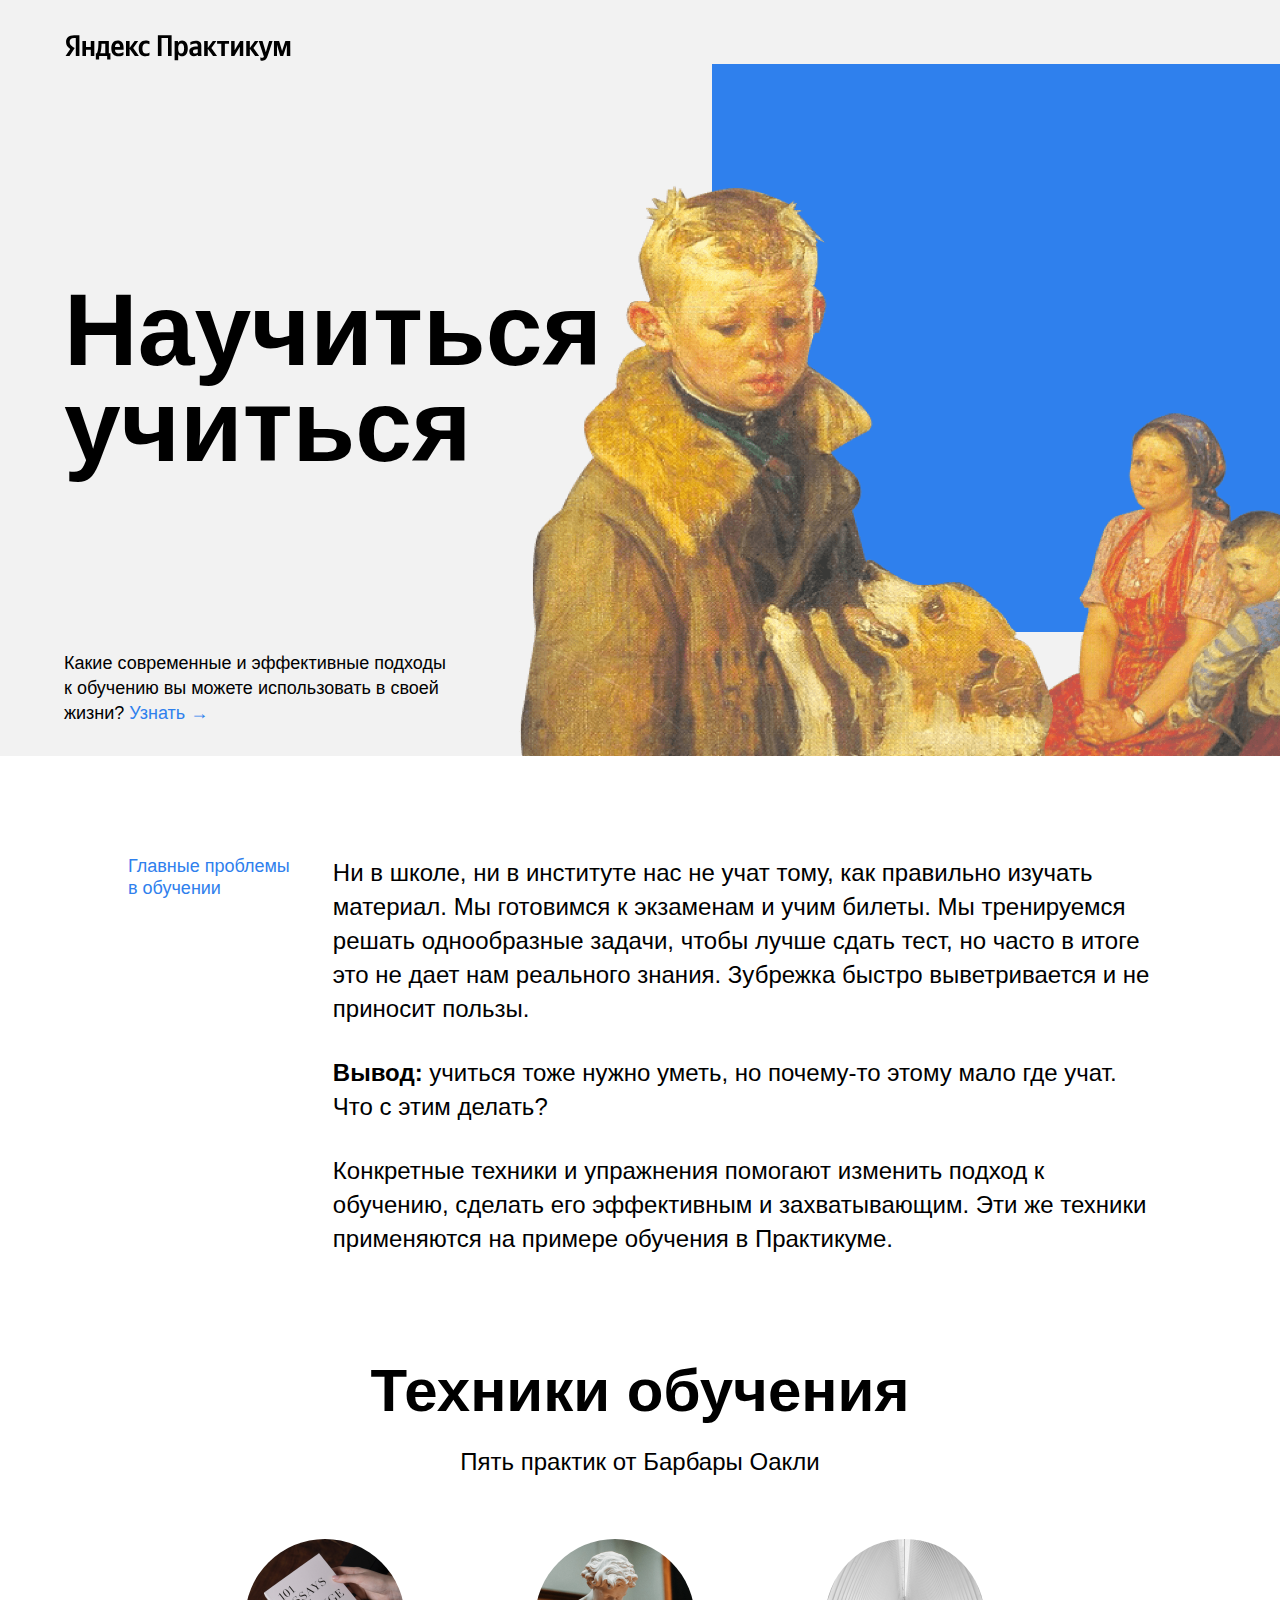
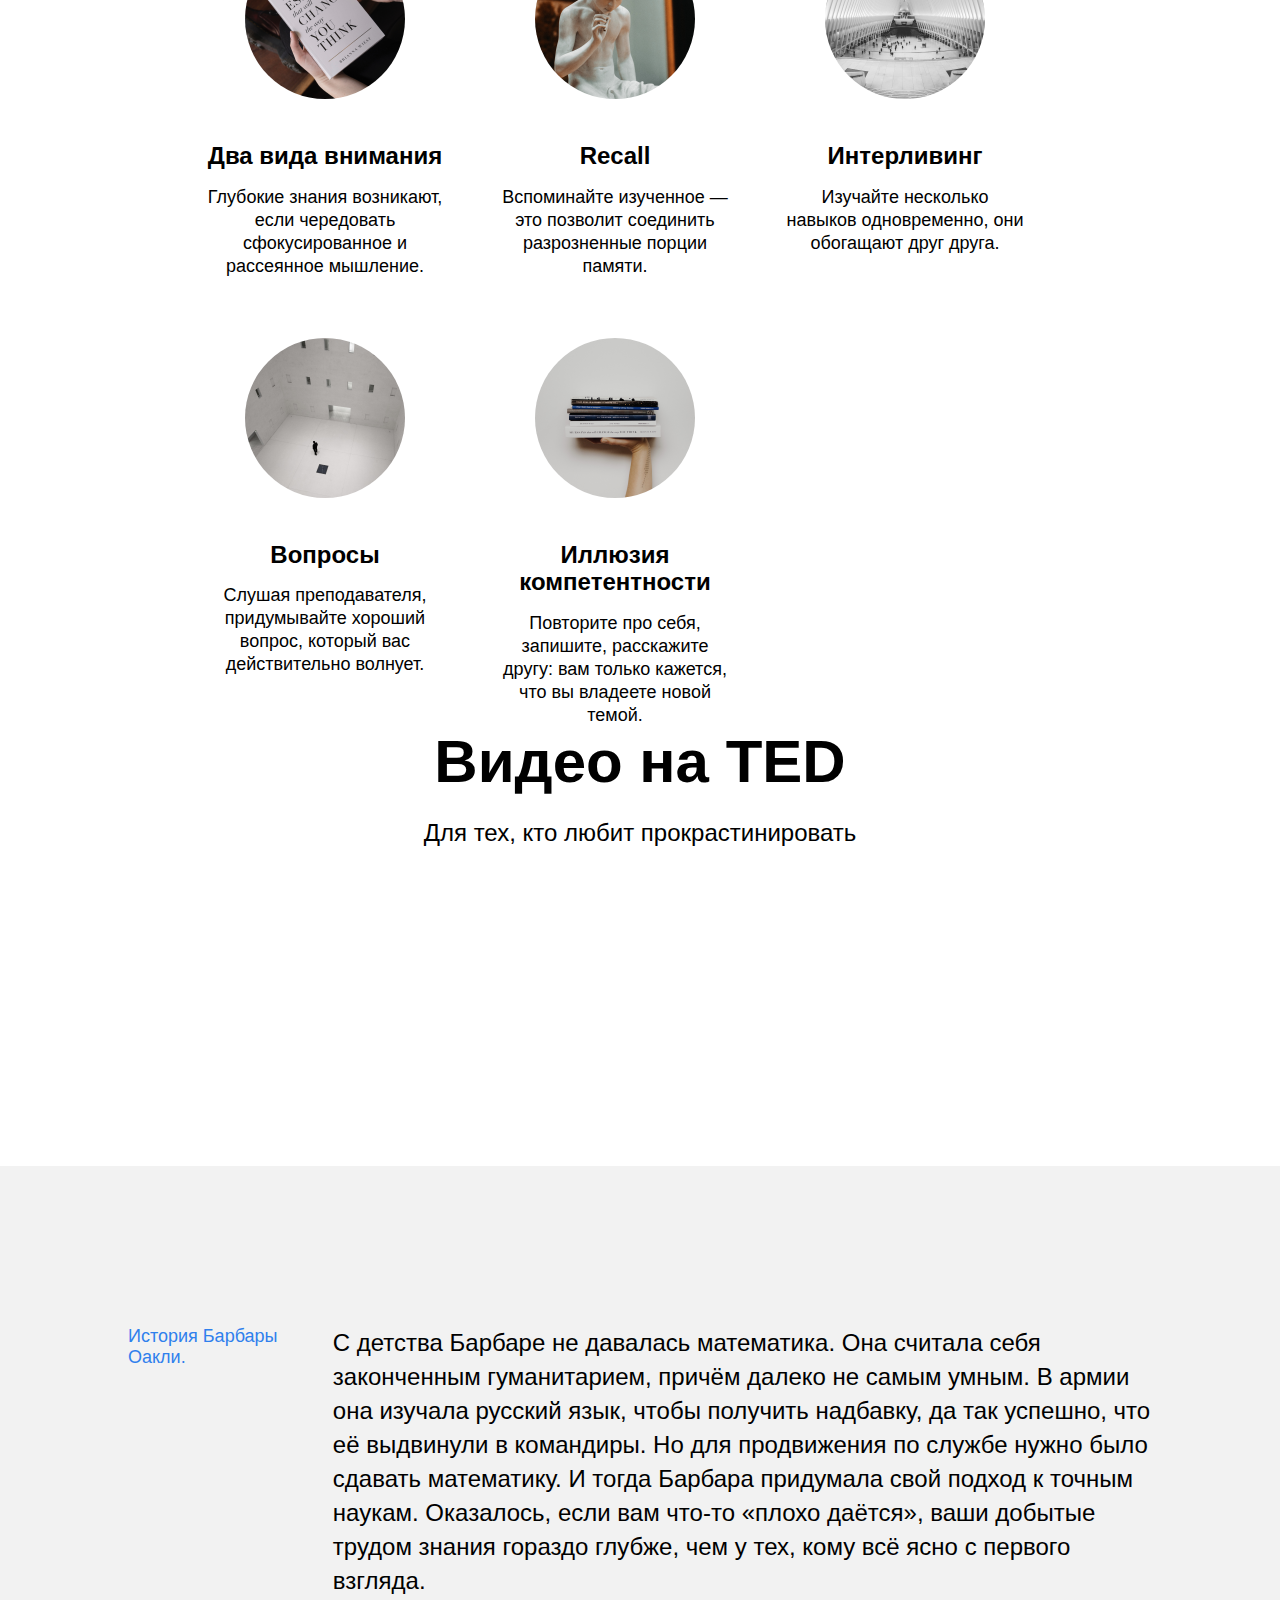
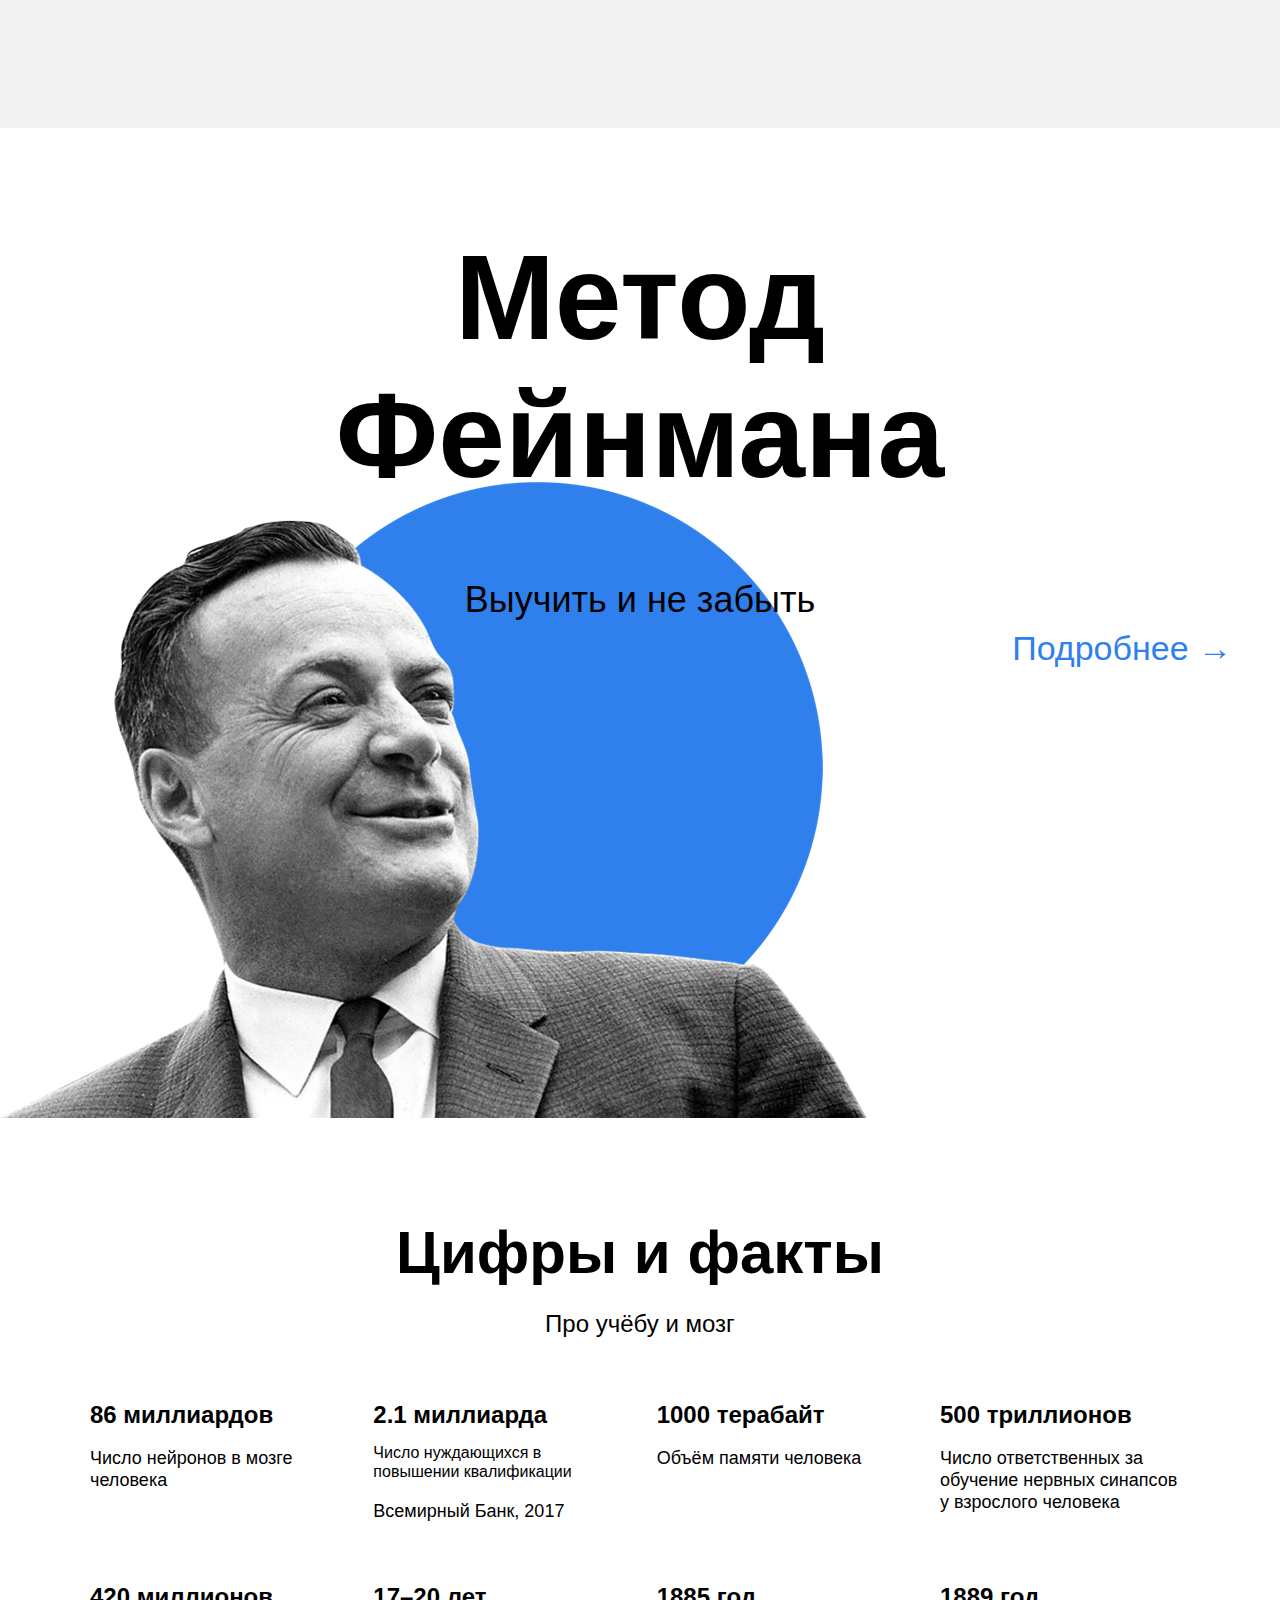
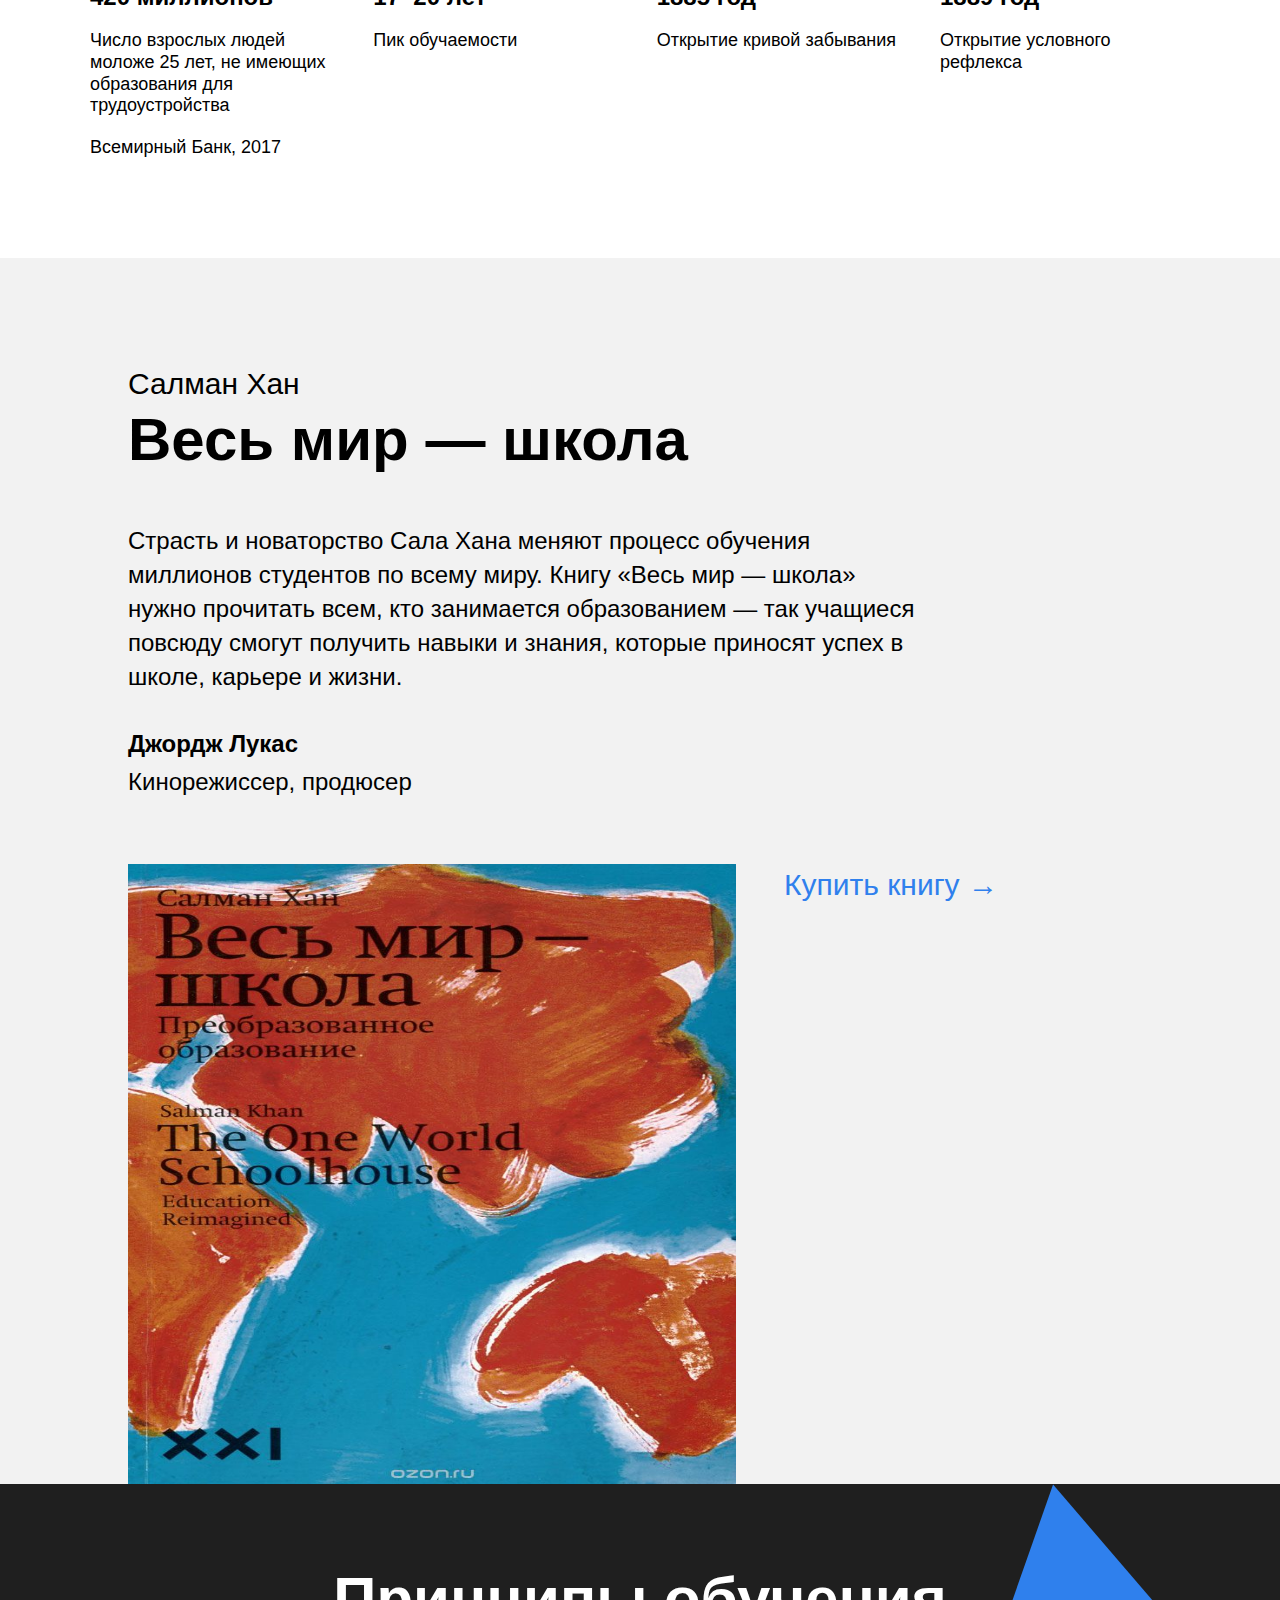
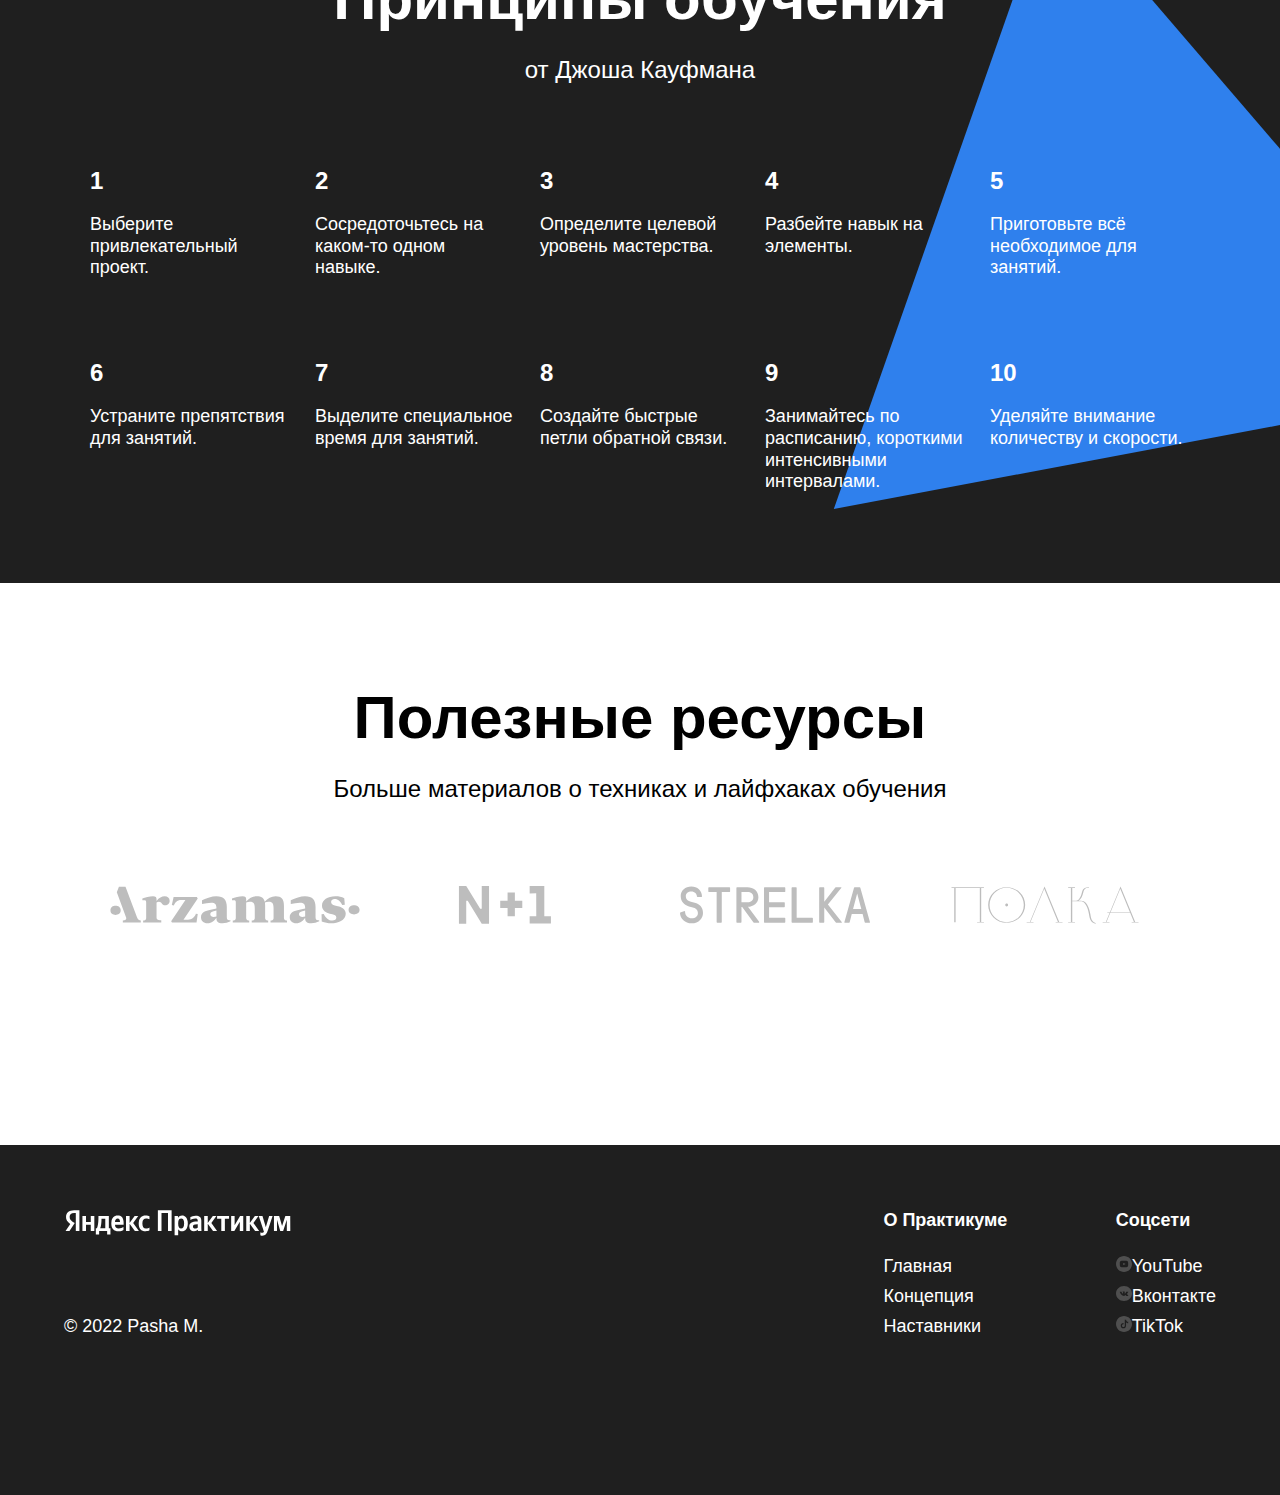
==== commit 4546e113: "how to 9" ====
--- a/index.html
+++ b/index.html
@@ -236,7 +236,11 @@
             <p class="khan__quote-author">Джордж Лукас</p>
             <p class="khan__quote-author-subline">Кинорежиссер, продюсер</p>
             <div class="khan__book-container">
-              <img src="images/khan-book.jpg" class="khan__book-pic" />
+              <img
+                src="images/khan-book.jpg"
+                alt="Хан"
+                class="khan__book-pic"
+              />
               <a
                 href="https://www.labirint.ru/books/483575/"
                 target="_blank"
--- a/pages/index.css
+++ b/pages/index.css
@@ -90,7 +90,7 @@
 @import url(../blocks/section-subtitle/section-subtitle.css);
 @import url(../blocks/resources/__logo-zone/resources__logo-zone.css);
 @import url(../blocks/resources/__logo/resources__logo.css);
-@import url(../blocks/resources/__link/resources__link.css);
+@import url(blocks/resources/__link/resources__link.css);
 
 /*block footer*/
 @import url(../blocks/footer/footer.css);
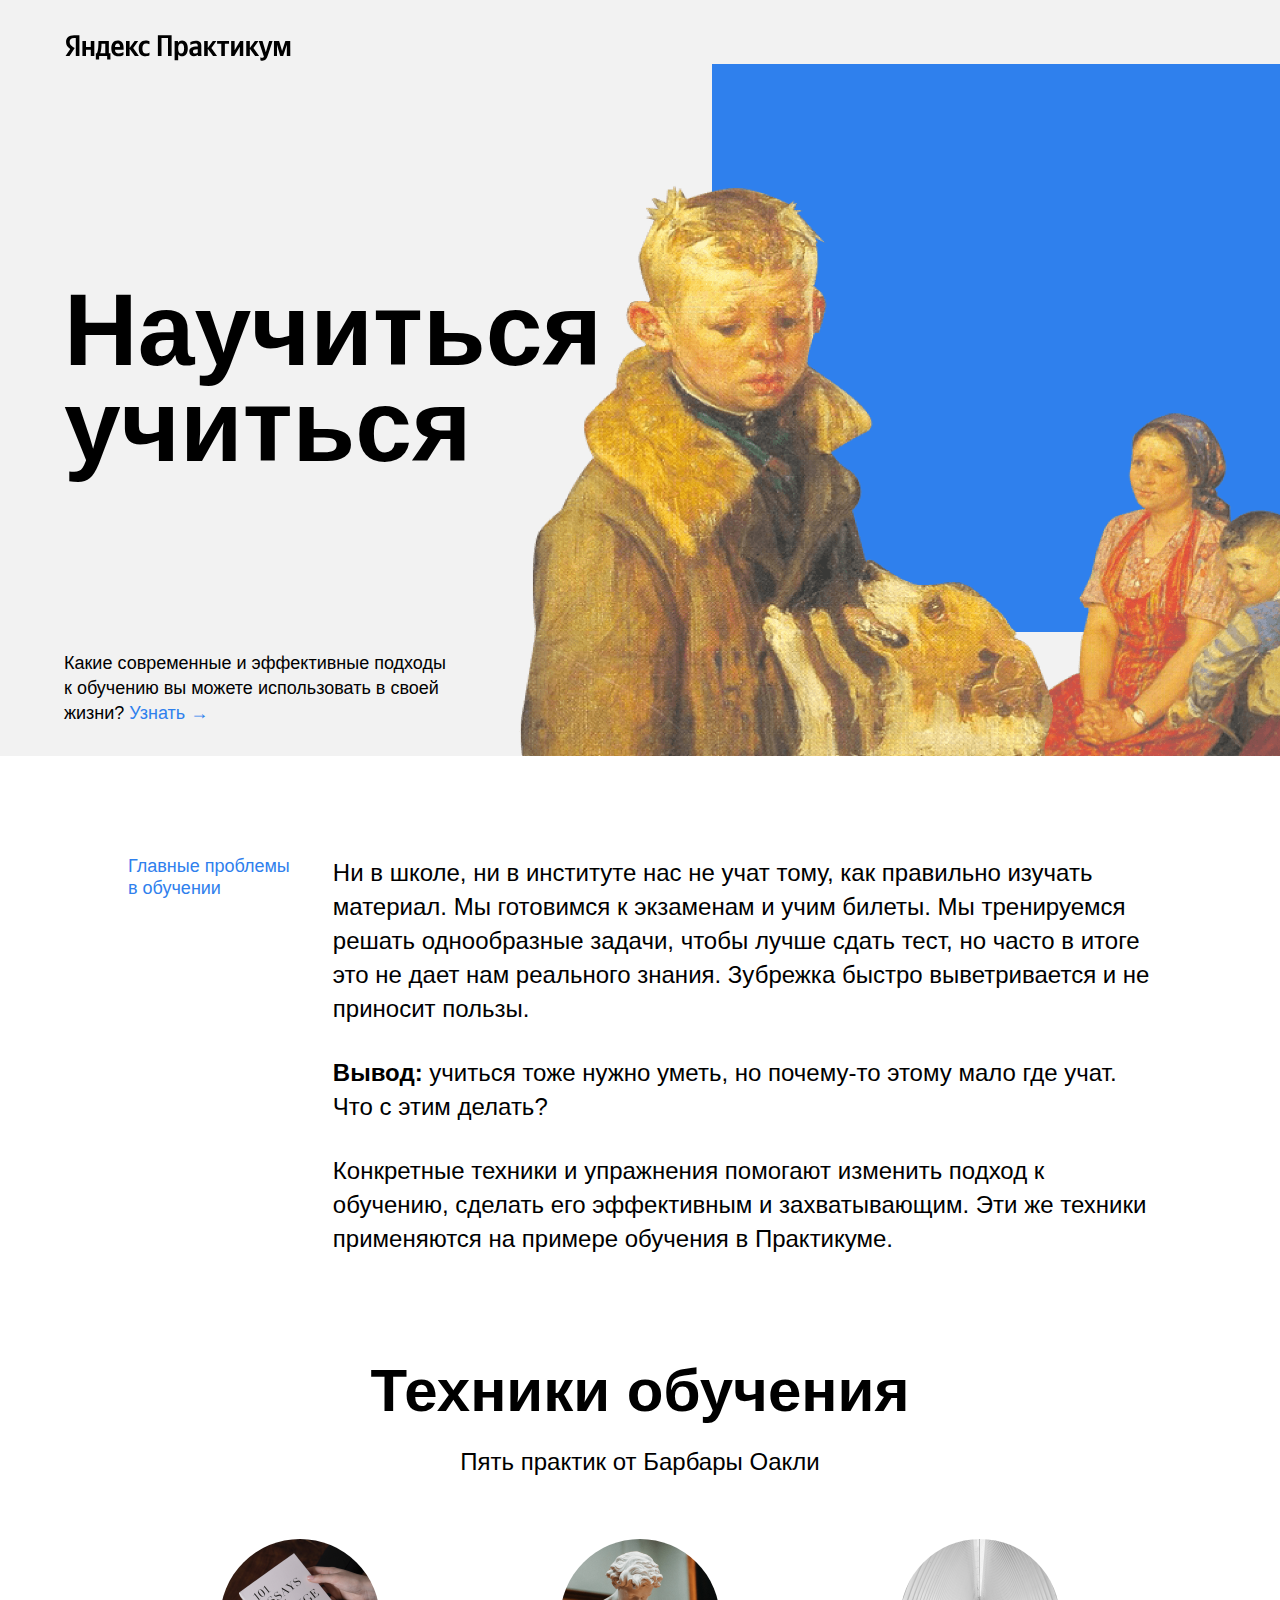
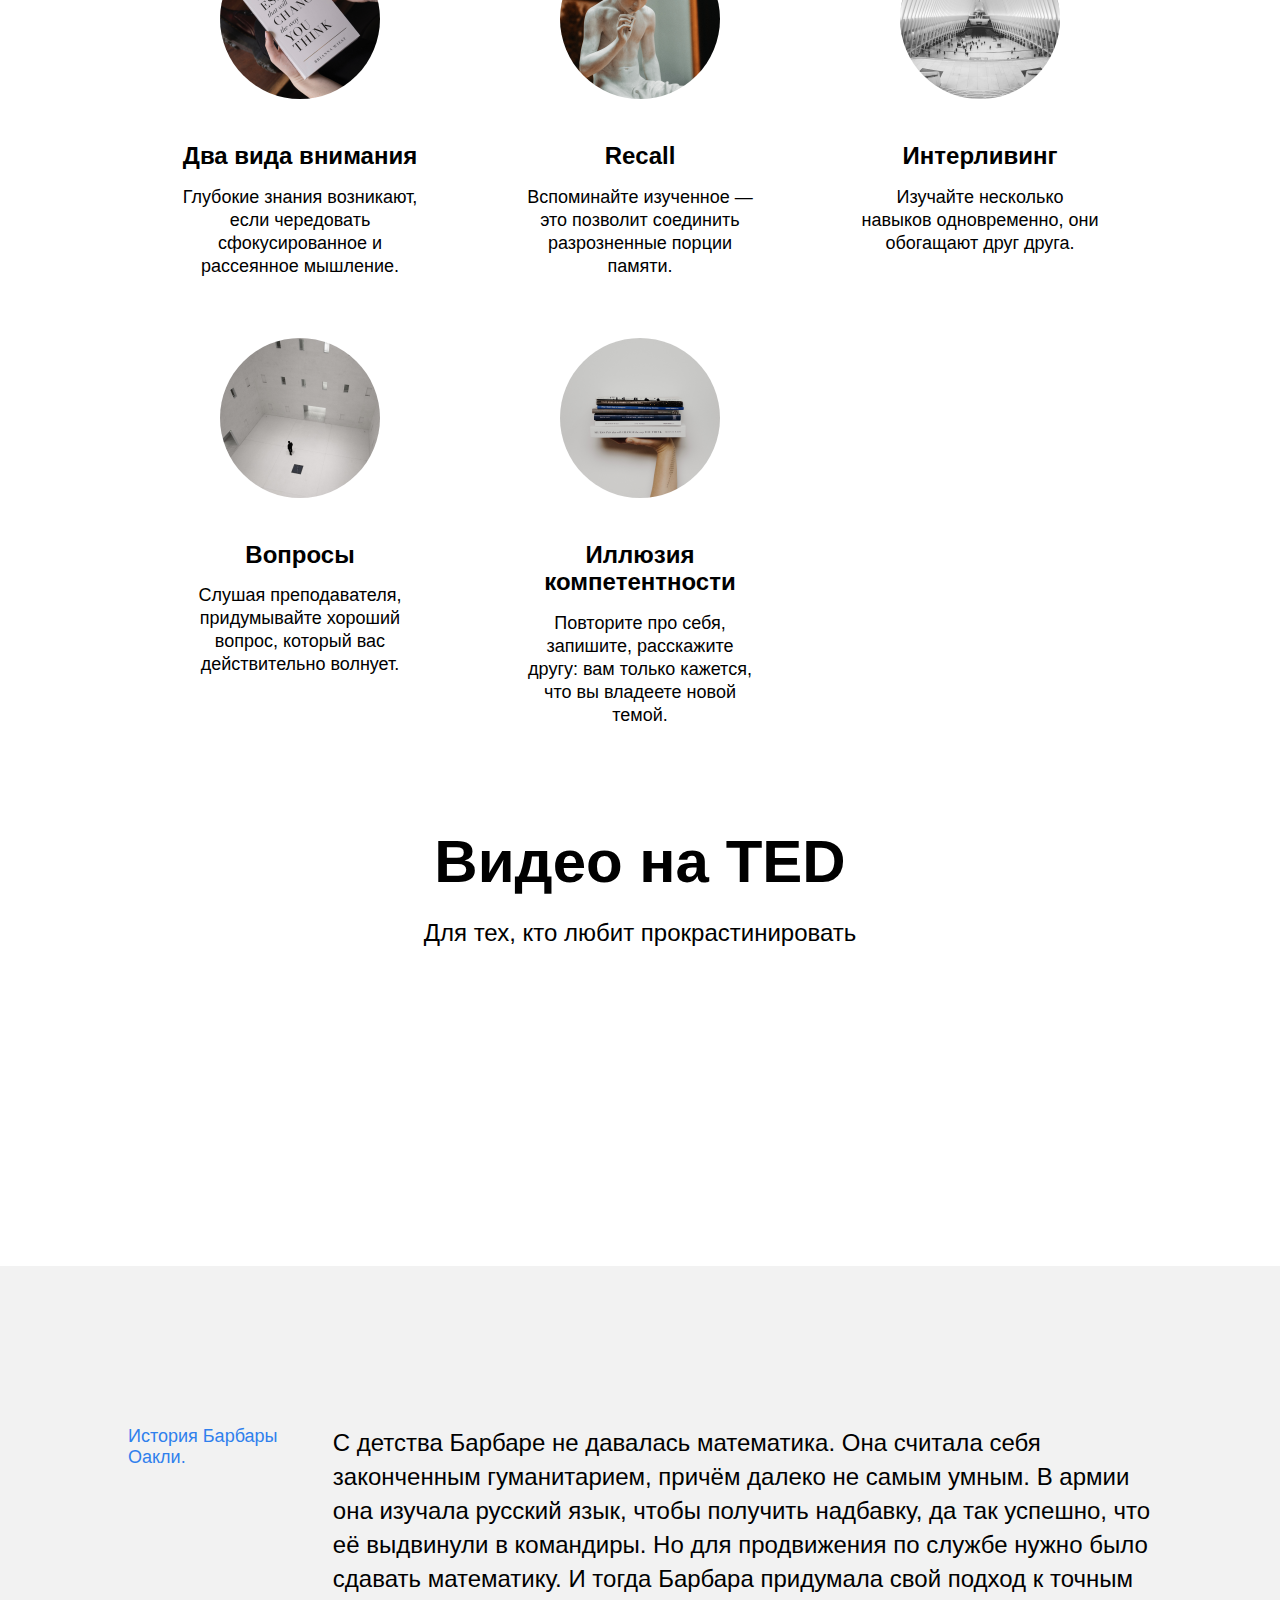
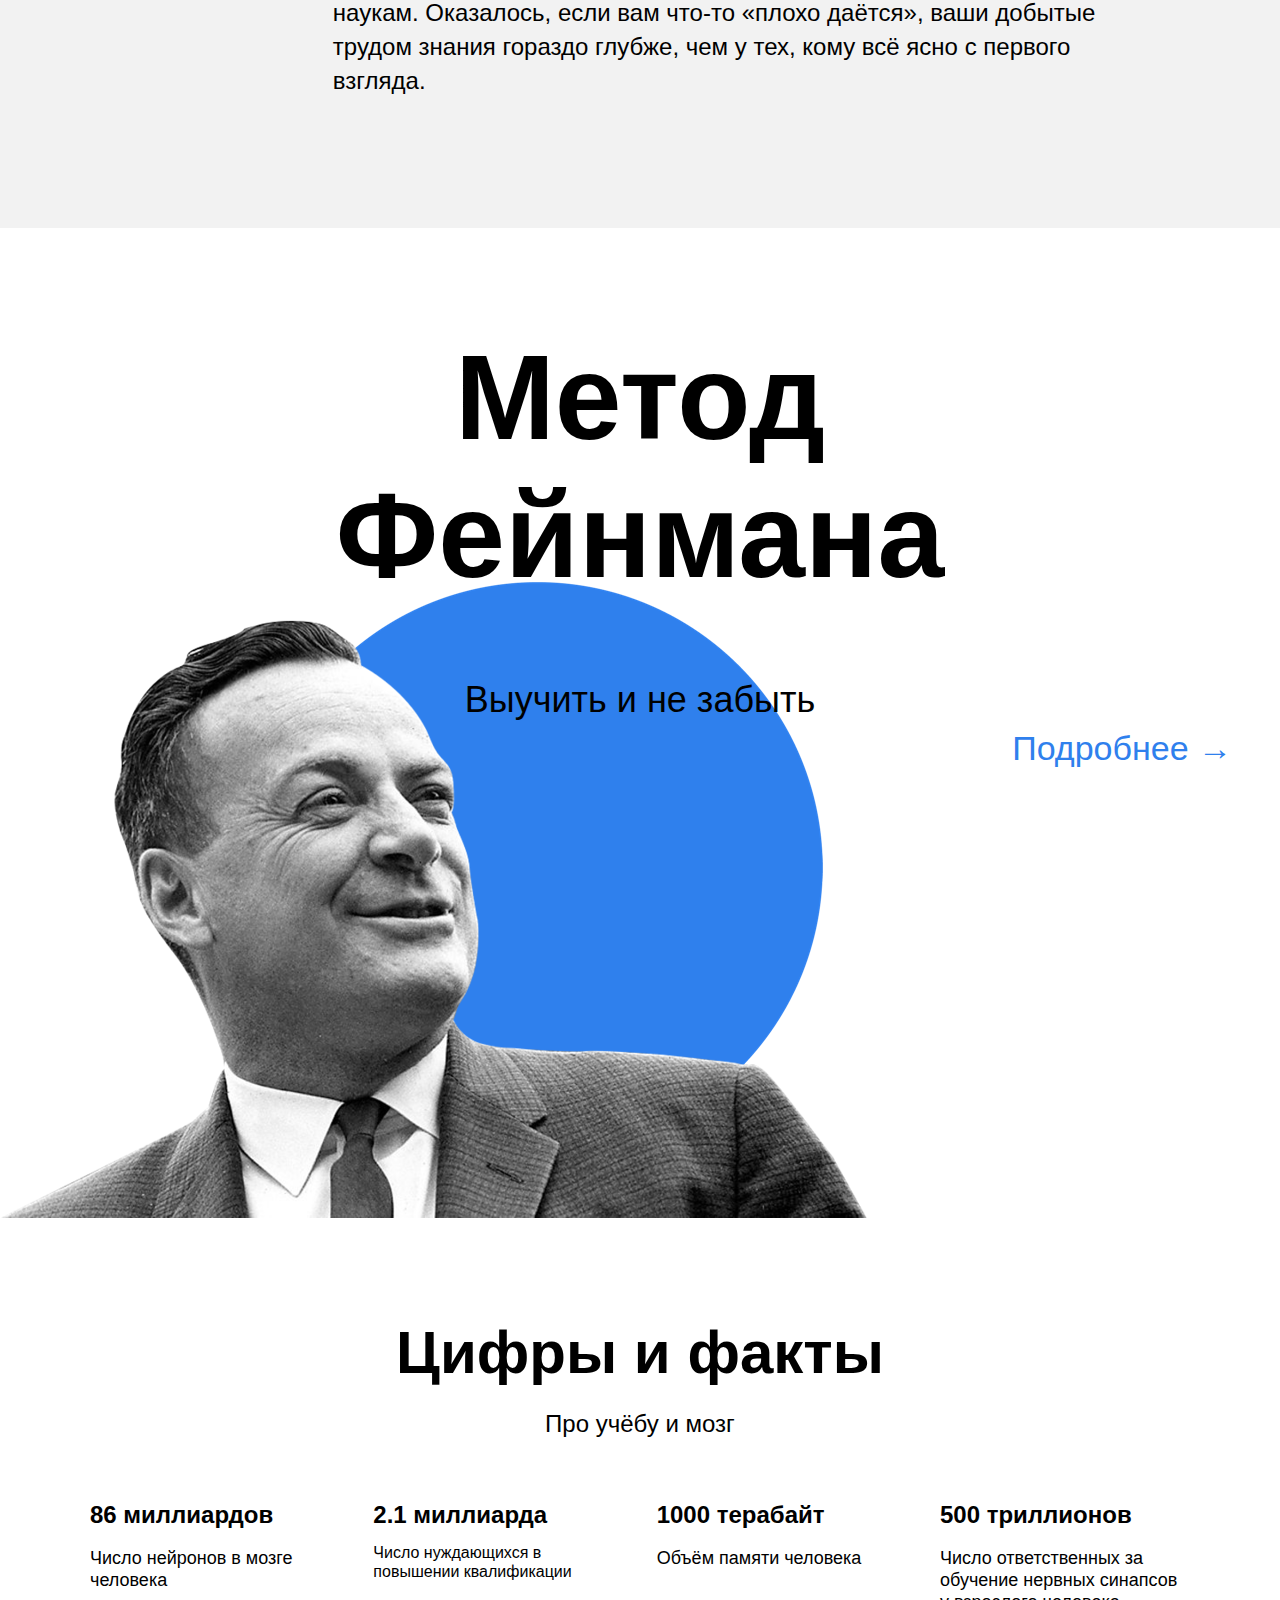
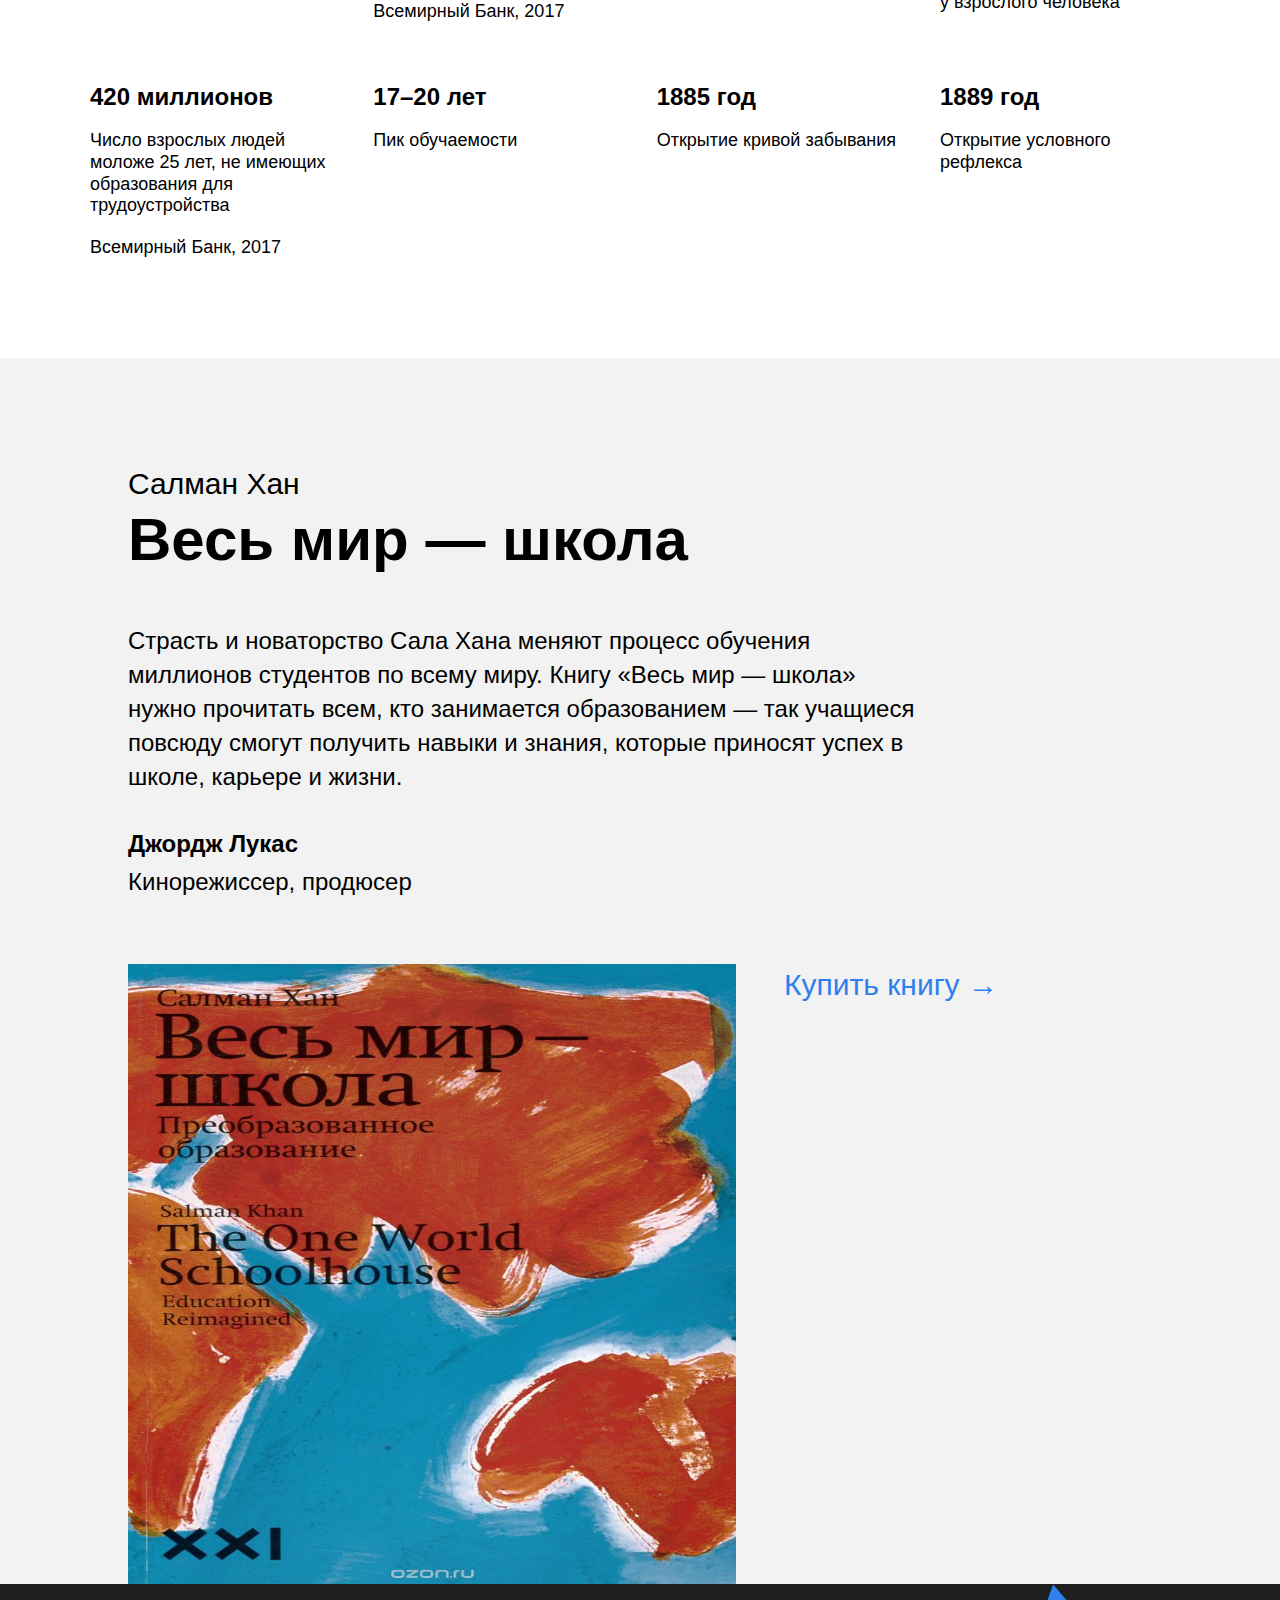
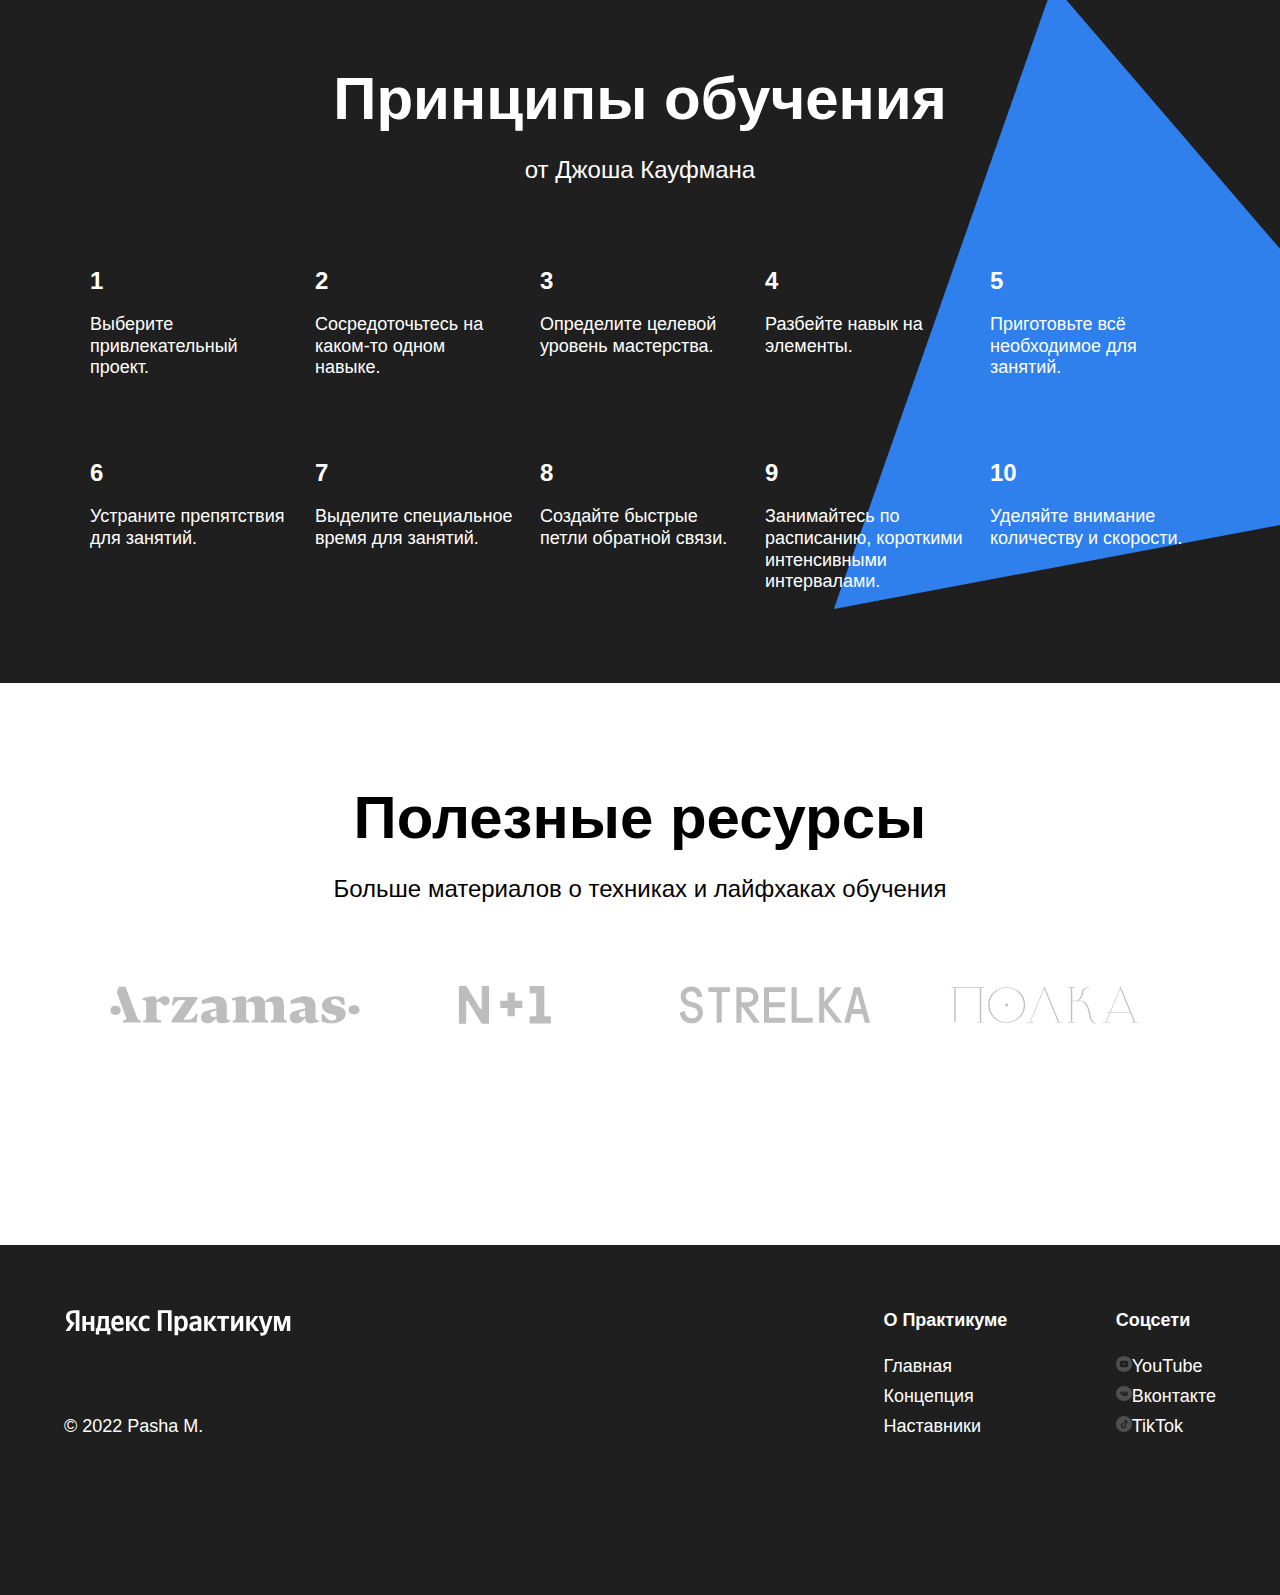
==== commit 11e3c775: "how to 11" ====
--- a/index.html
+++ b/index.html
@@ -165,7 +165,7 @@
           </div>
         </section>
         <!--Блок Фейман-->
-        <section class="feynman feynman_image">
+        <section class="feynman feynman__image">
           <!--Блок 3 и картинка к блоку-->
           <h2 class="feynman__title">Метод Фейнмана</h2>
           <p class="feynman__subtitle">Выучить и не забыть</p>
--- a/pages/index.css
+++ b/pages/index.css
@@ -42,7 +42,7 @@
 @import url(../blocks/two-columns/__paragraph/two-columns__paragraph.css);
 /*block feynman*/
 @import url(../blocks/feynman/feynman.css);
-@import url(../blocks/feynman/_image/feyman_image.css);
+@import url(../blocks/feynman/__image/feyman__image.css);
 @import url(../blocks/feynman/__title/feyman__title.css);
 @import url(../blocks/feynman/__subtitle/feyman__subtitle.css);
 @import url(../blocks/feynman/__link/feyman__link.css);
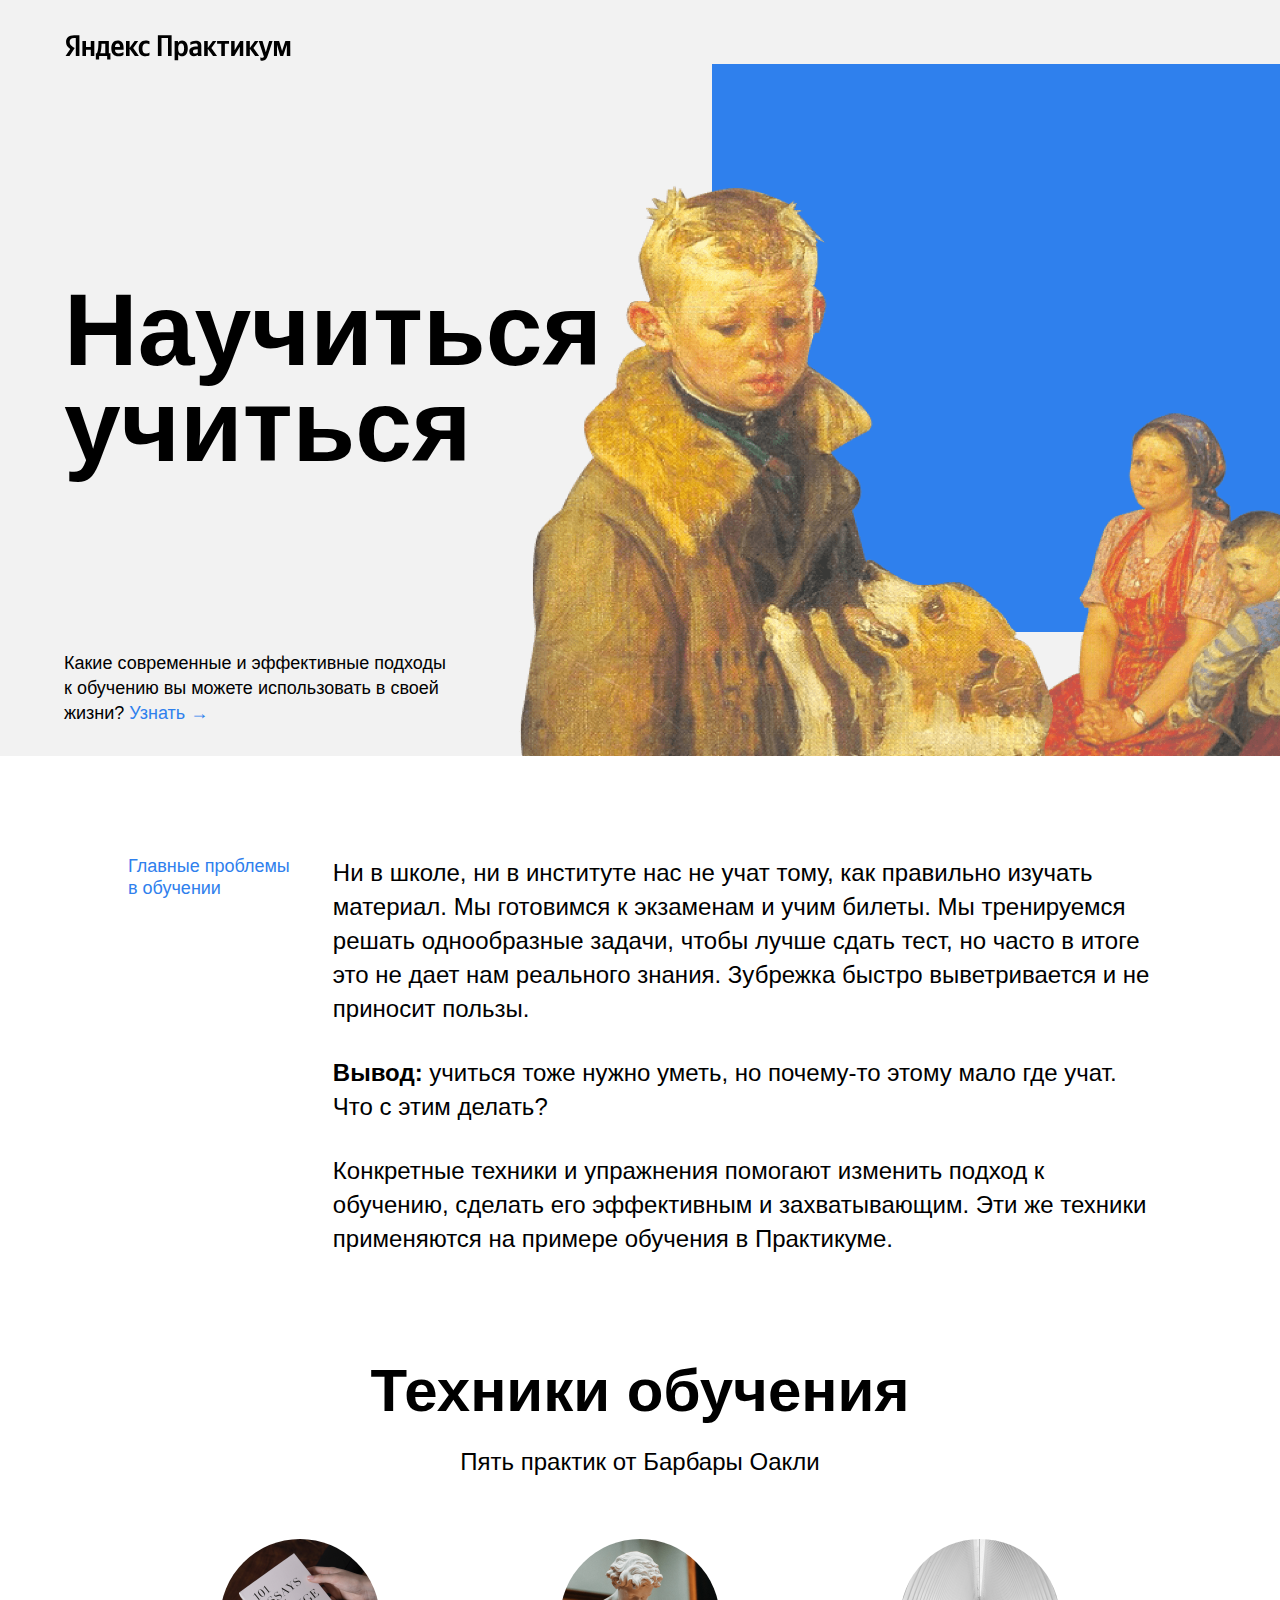
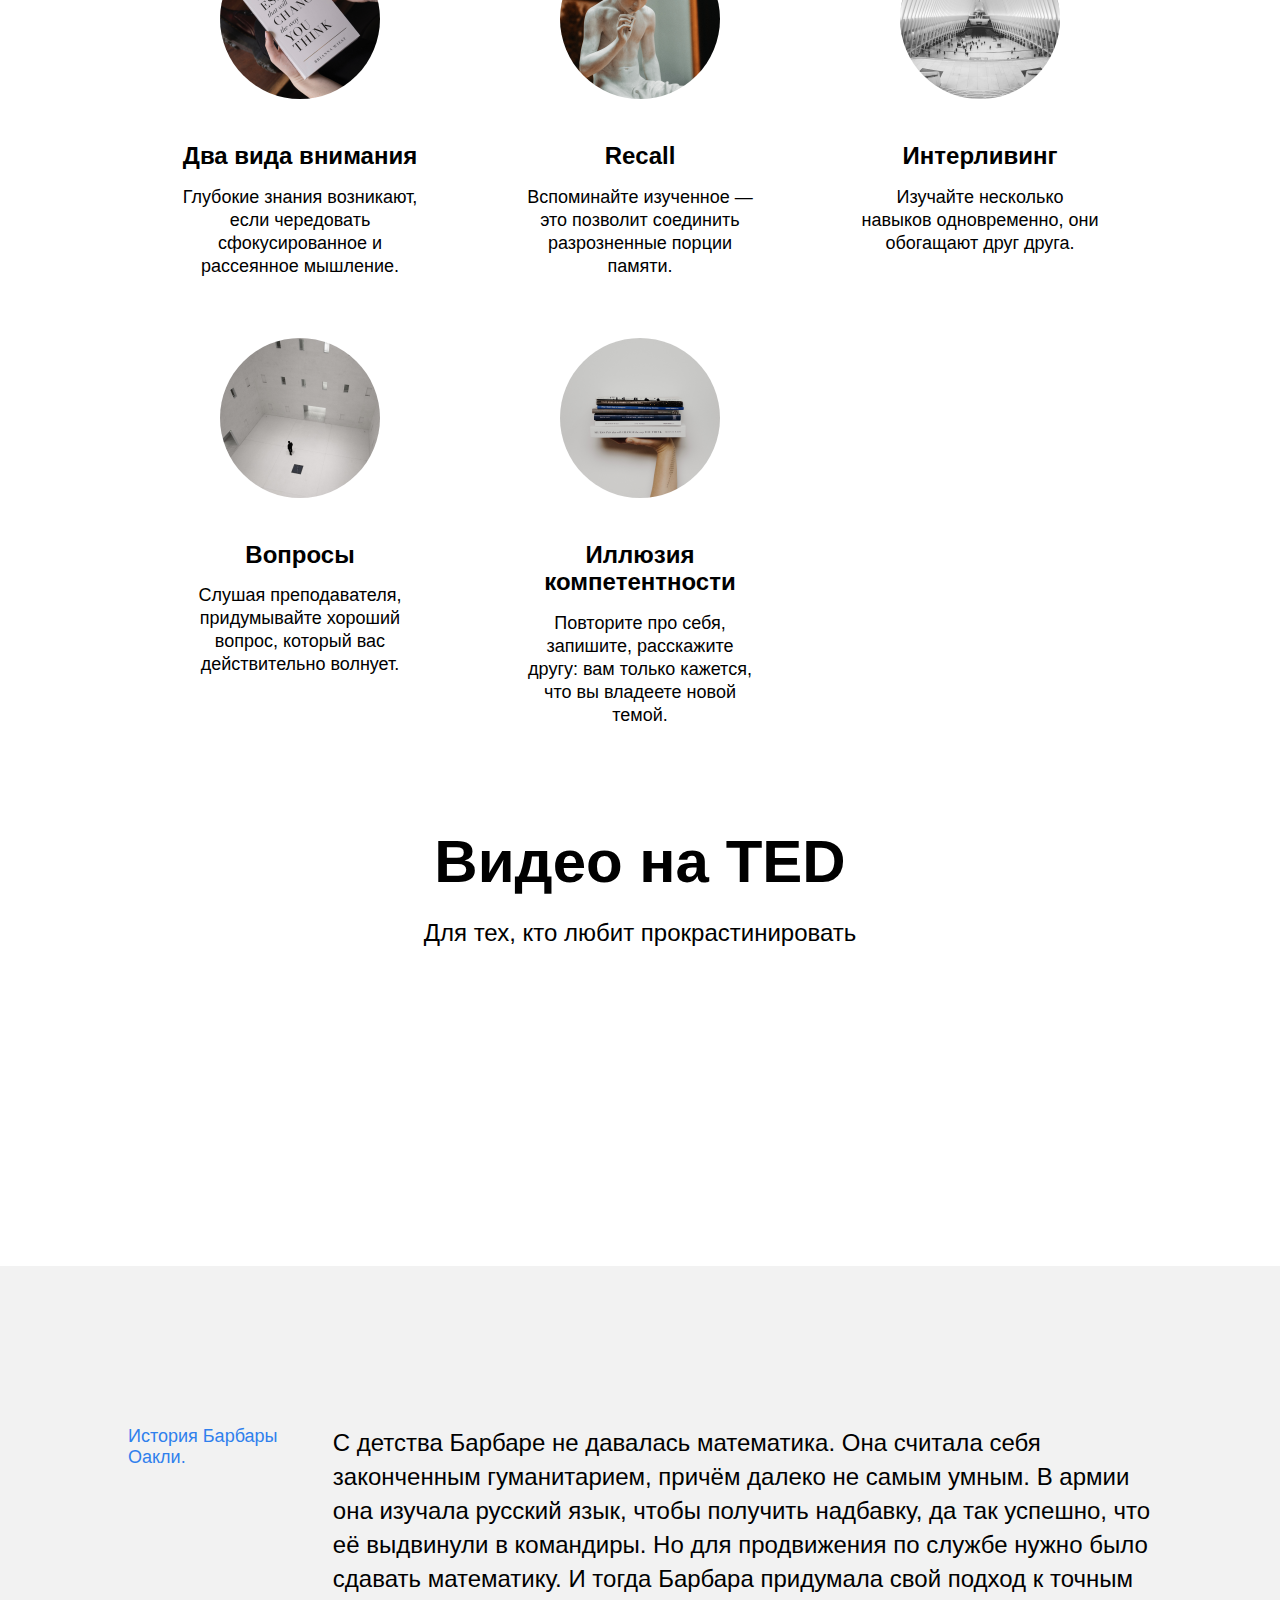
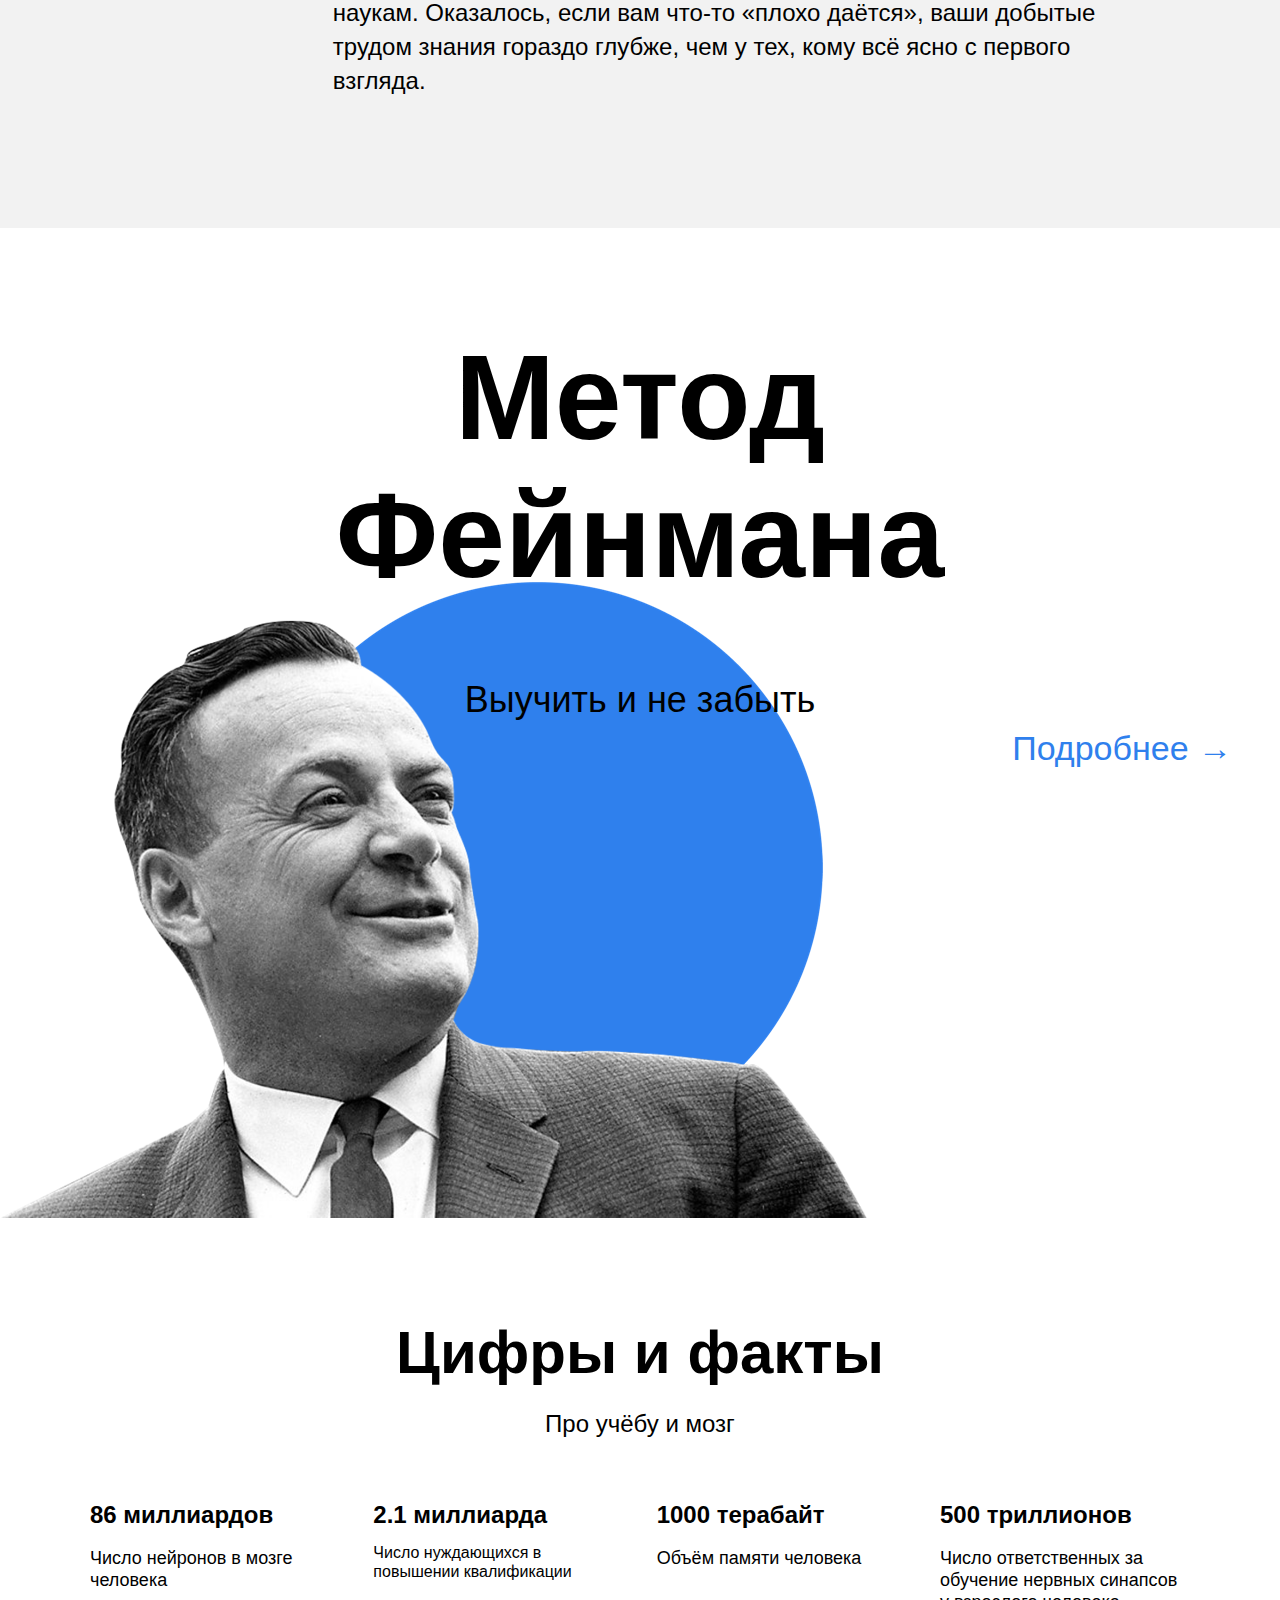
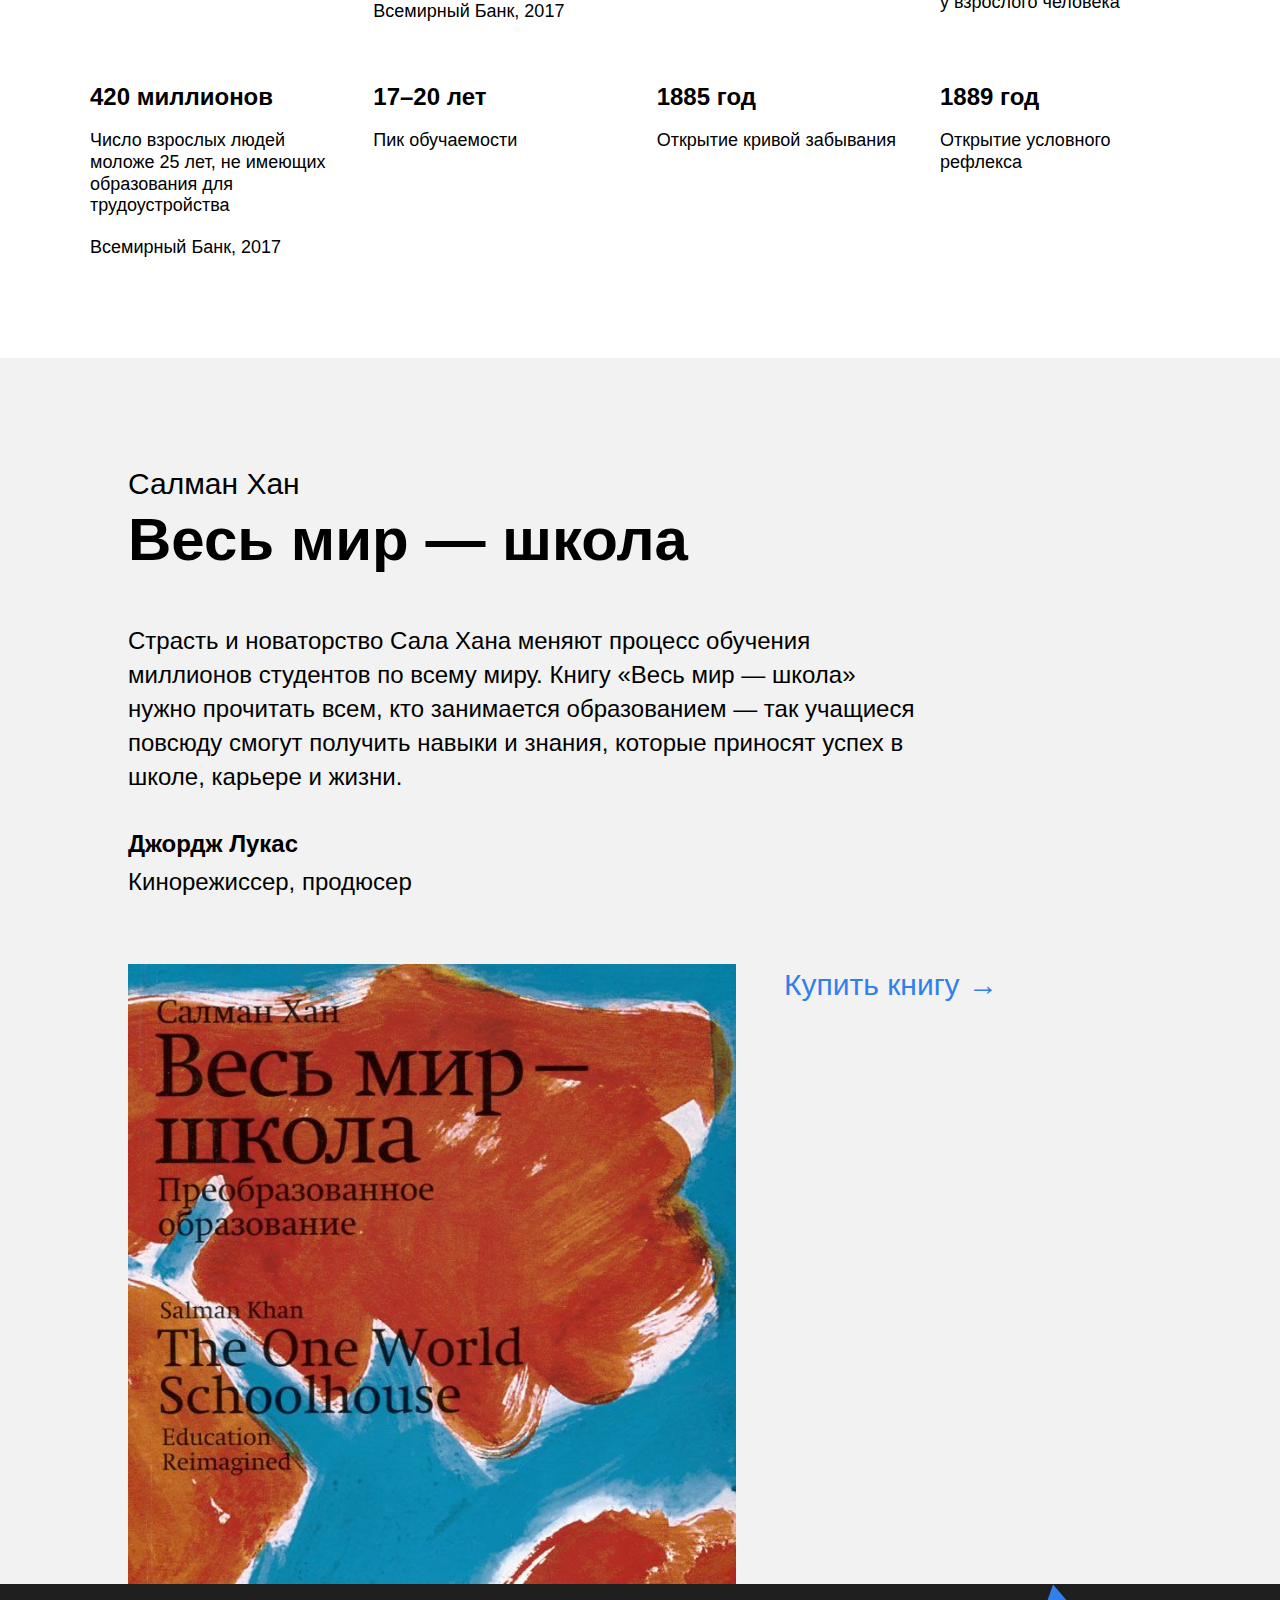
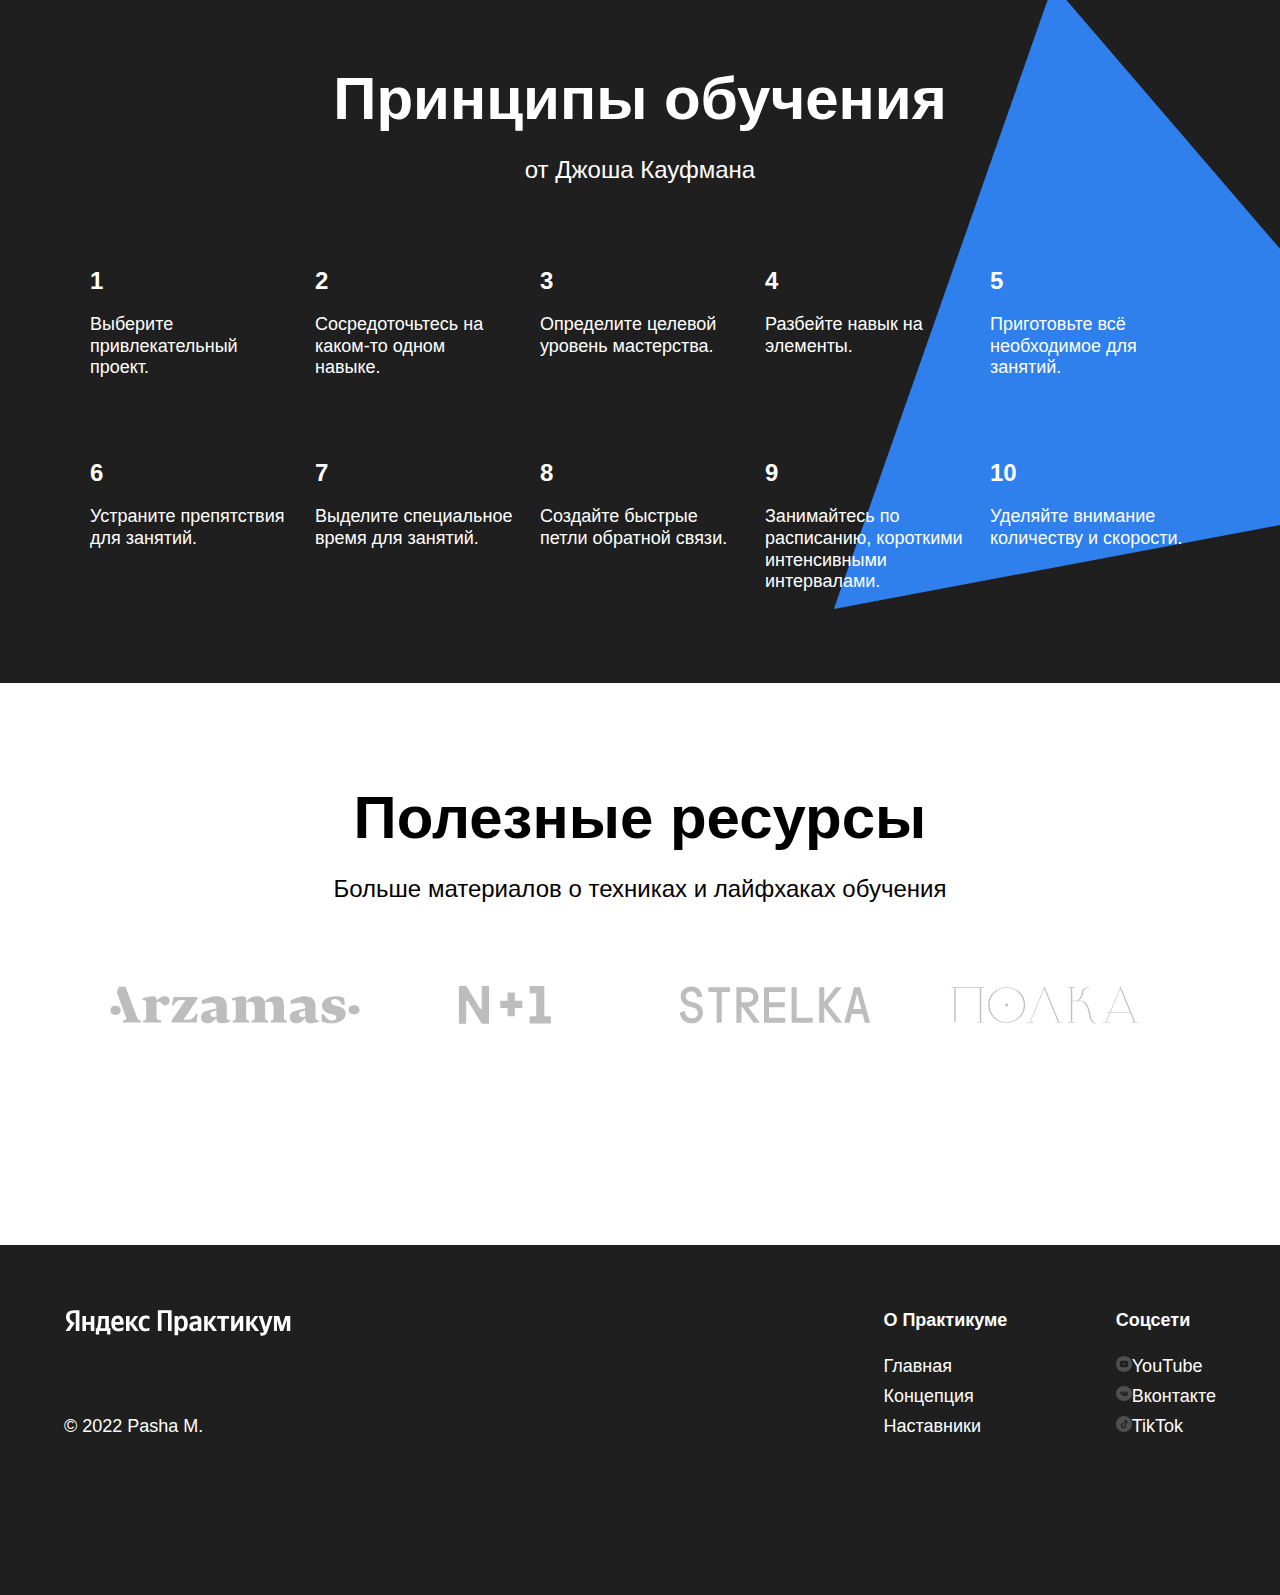
==== commit cecec163: "how to 12" ====
--- a/index.html
+++ b/index.html
@@ -343,7 +343,7 @@
             <a
               href="https://nplus1.ru/"
               target="_blank"
-              class="resources__logo resources__link"
+              class="resources__link"
             >
               <img
                 src="images/logo/resources-n1.svg"
@@ -354,7 +354,7 @@
             <a
               href="https://strelka.com/"
               target="_blank"
-              class="resources__logo resources__link"
+              class="resources__link"
             >
               <img
                 src="images/logo/resources-strelka.svg"
@@ -365,7 +365,7 @@
             <a
               href="https://polka.academy/"
               target="_blank"
-              class="resources__logo resources__link"
+              class="resources__link"
             >
               <img
                 src="images/logo/resources-polka.svg"
@@ -406,7 +406,7 @@
                 <!--Класс footer__column-link задан самим ссылкам-->
                 <a href="#" class="footer__column-link">
                   <img
-                    src="../images/youtube-icon.svg"
+                    src="images/youtube-icon.svg"
                     alt="Ютуб"
                     class="footer__social-icon"
                   />YouTube
@@ -415,7 +415,7 @@
               <li>
                 <a href="#" class="footer__column-link">
                   <img
-                    src="../images/vk_color_white.svg"
+                    src="images/vk_color_white.svg"
                     alt="Вконтакте"
                     class="footer__social-icon"
                   />Вконтакте
@@ -424,7 +424,7 @@
               <li>
                 <a href="#" class="footer__column-link">
                   <img
-                    src="../images/tiktok-icon.svg"
+                    src="images/tiktok-icon.svg"
                     alt="Тикток"
                     class="footer__social-icon"
                   />TikTok
--- a/pages/index.css
+++ b/pages/index.css
@@ -65,7 +65,7 @@
 @import url(../blocks/khan/__quote-author/khan__quote-author.css);
 @import url(../blocks/khan/__quote-autthor-subline/khan__quote-author-subline.css);
 @import url(../blocks/khan/__book-container/khan__book-container.css);
-@import url(../blocks/khan/_book-pic/khan__book-pic.css);
+@import url(../blocks/khan/__book-pic/khan__book-pic.css);
 @import url(../blocks/khan/__buy-link/khan__buy-link.css);
 /*block kaufman*/
 @import url(../blocks/kaufman/kaufman.css);
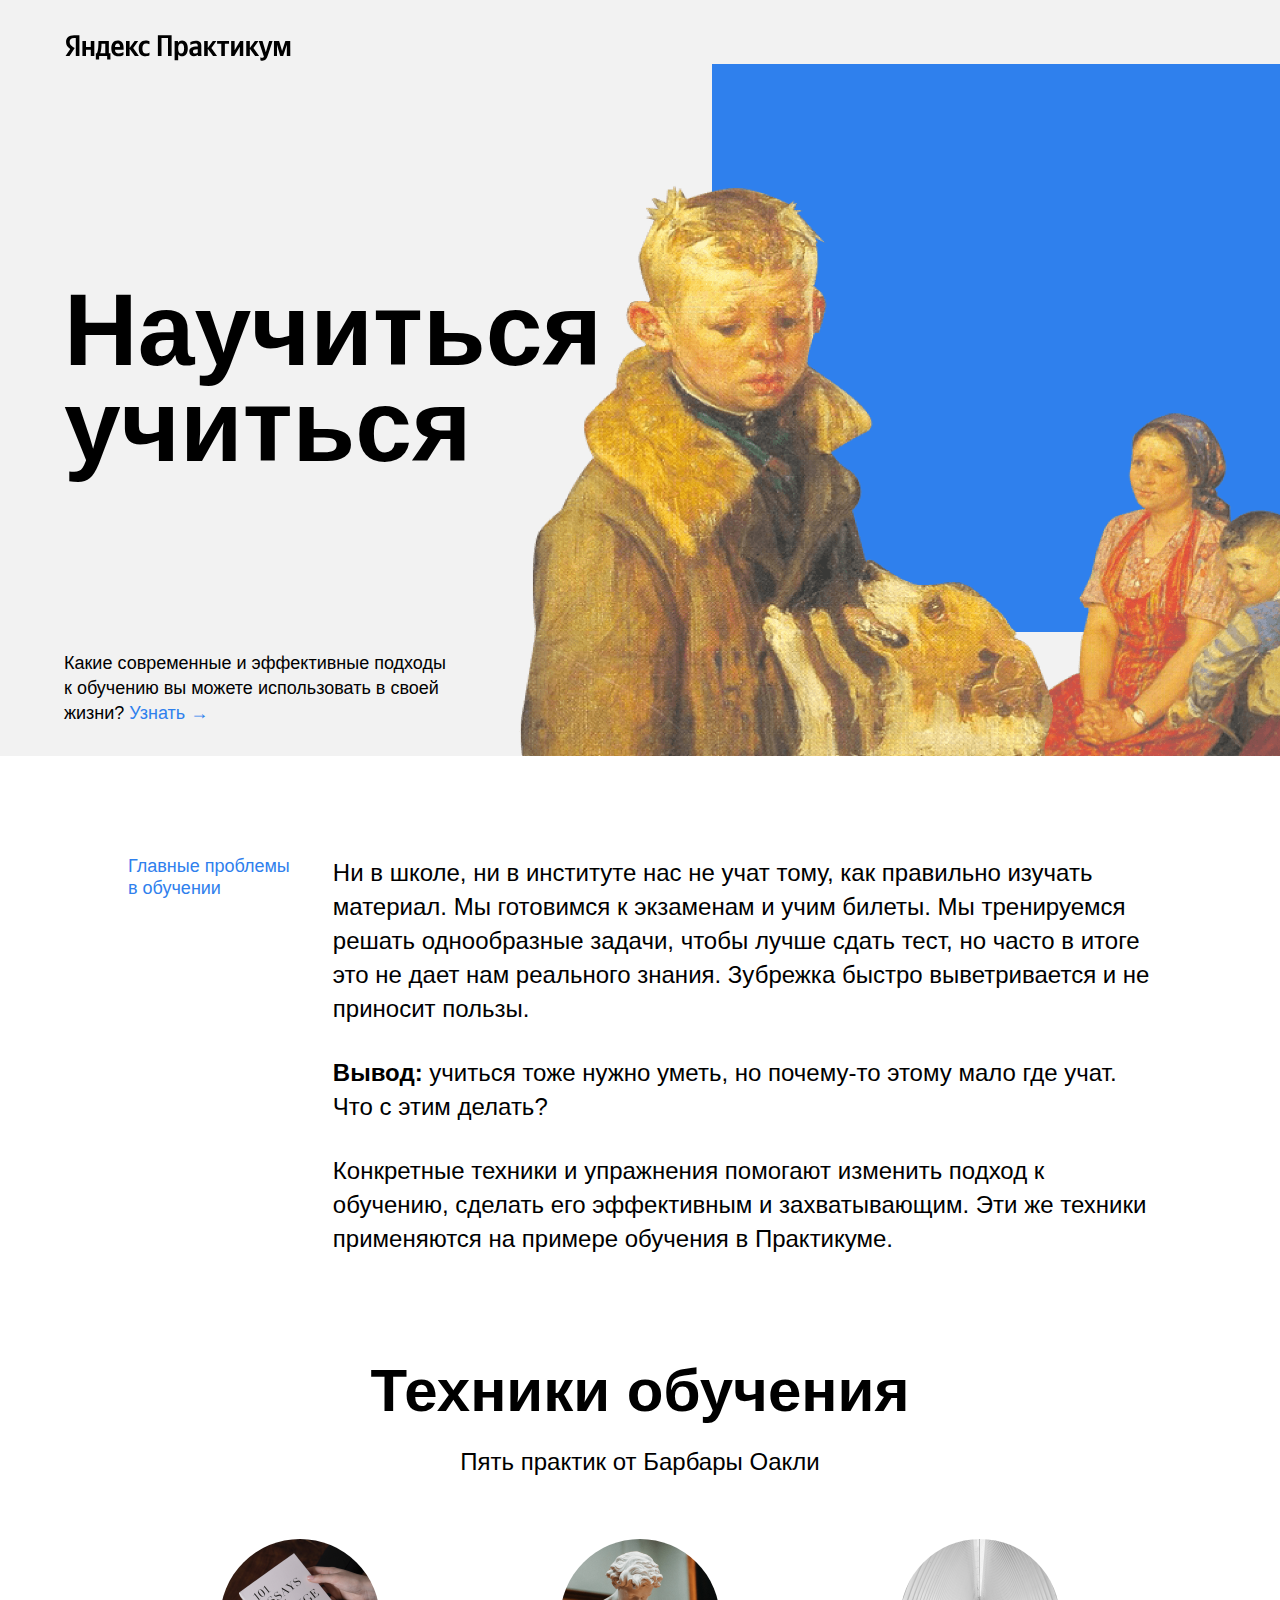
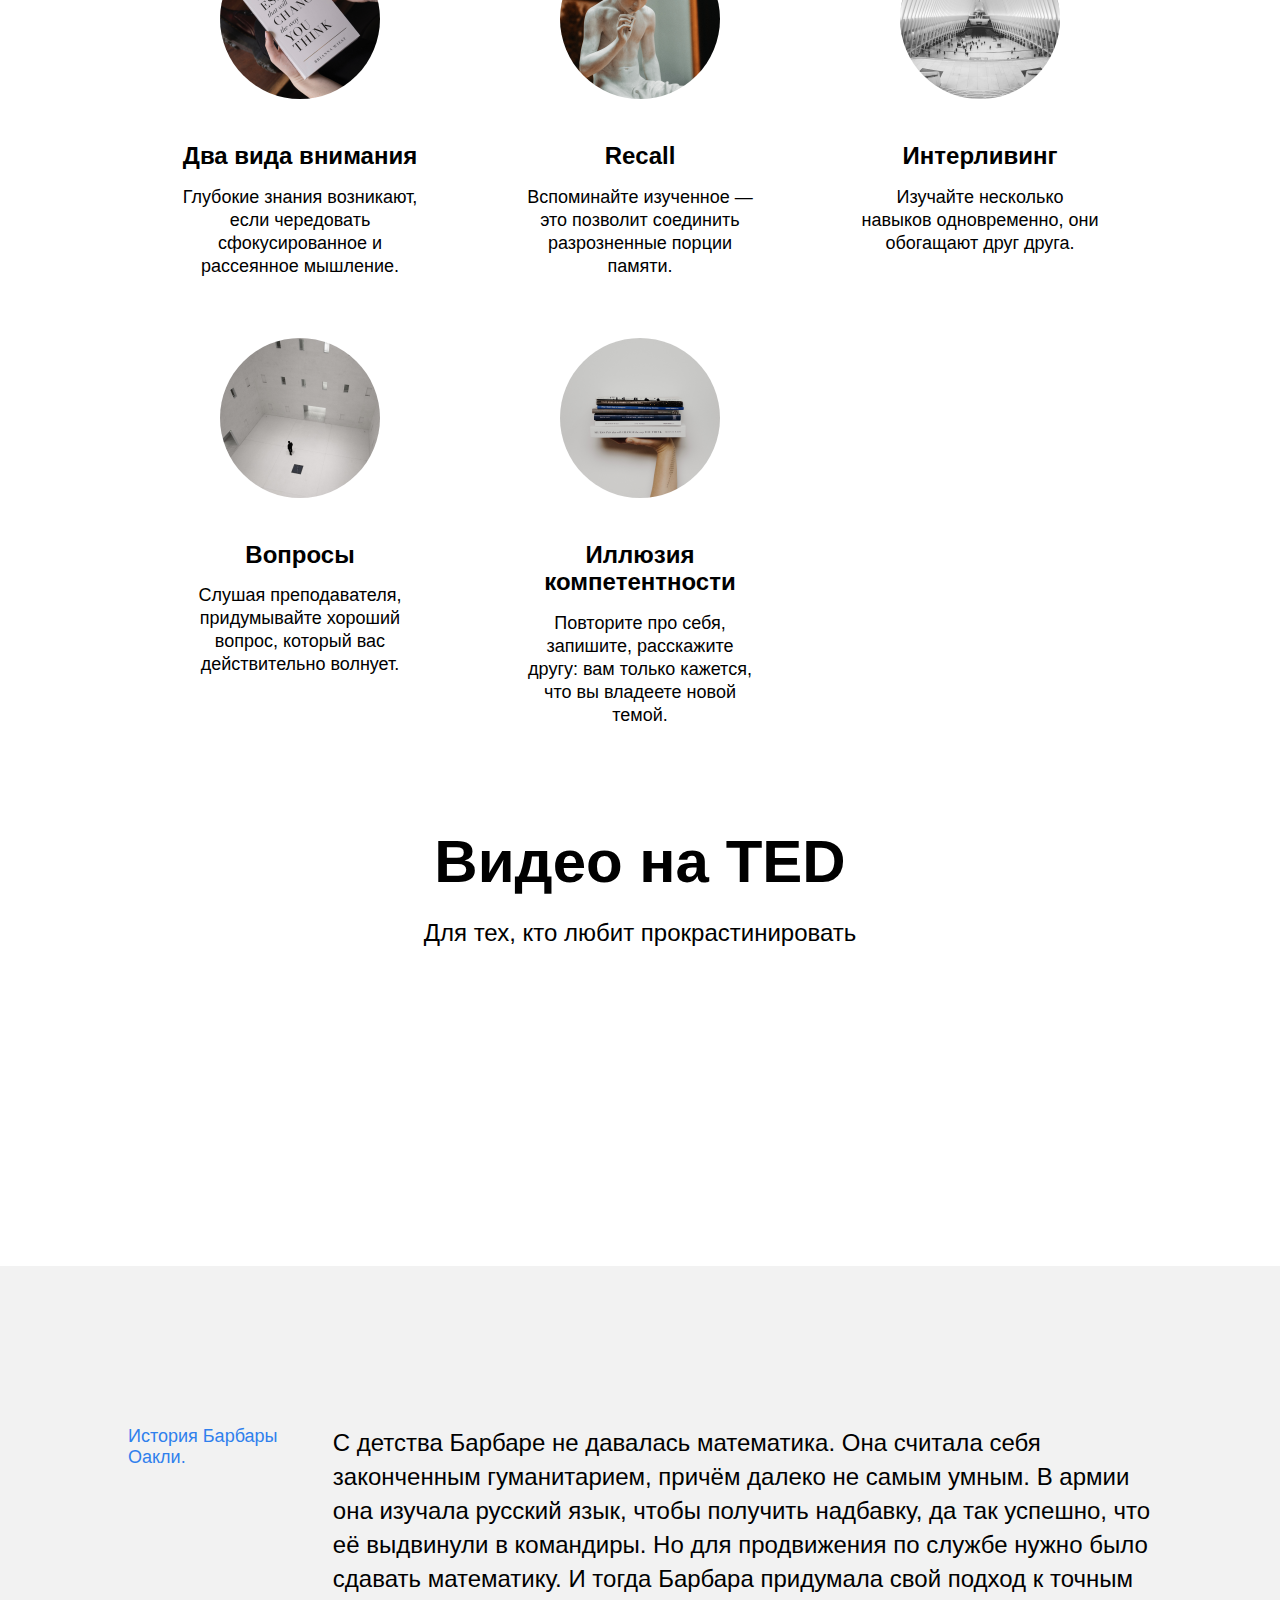
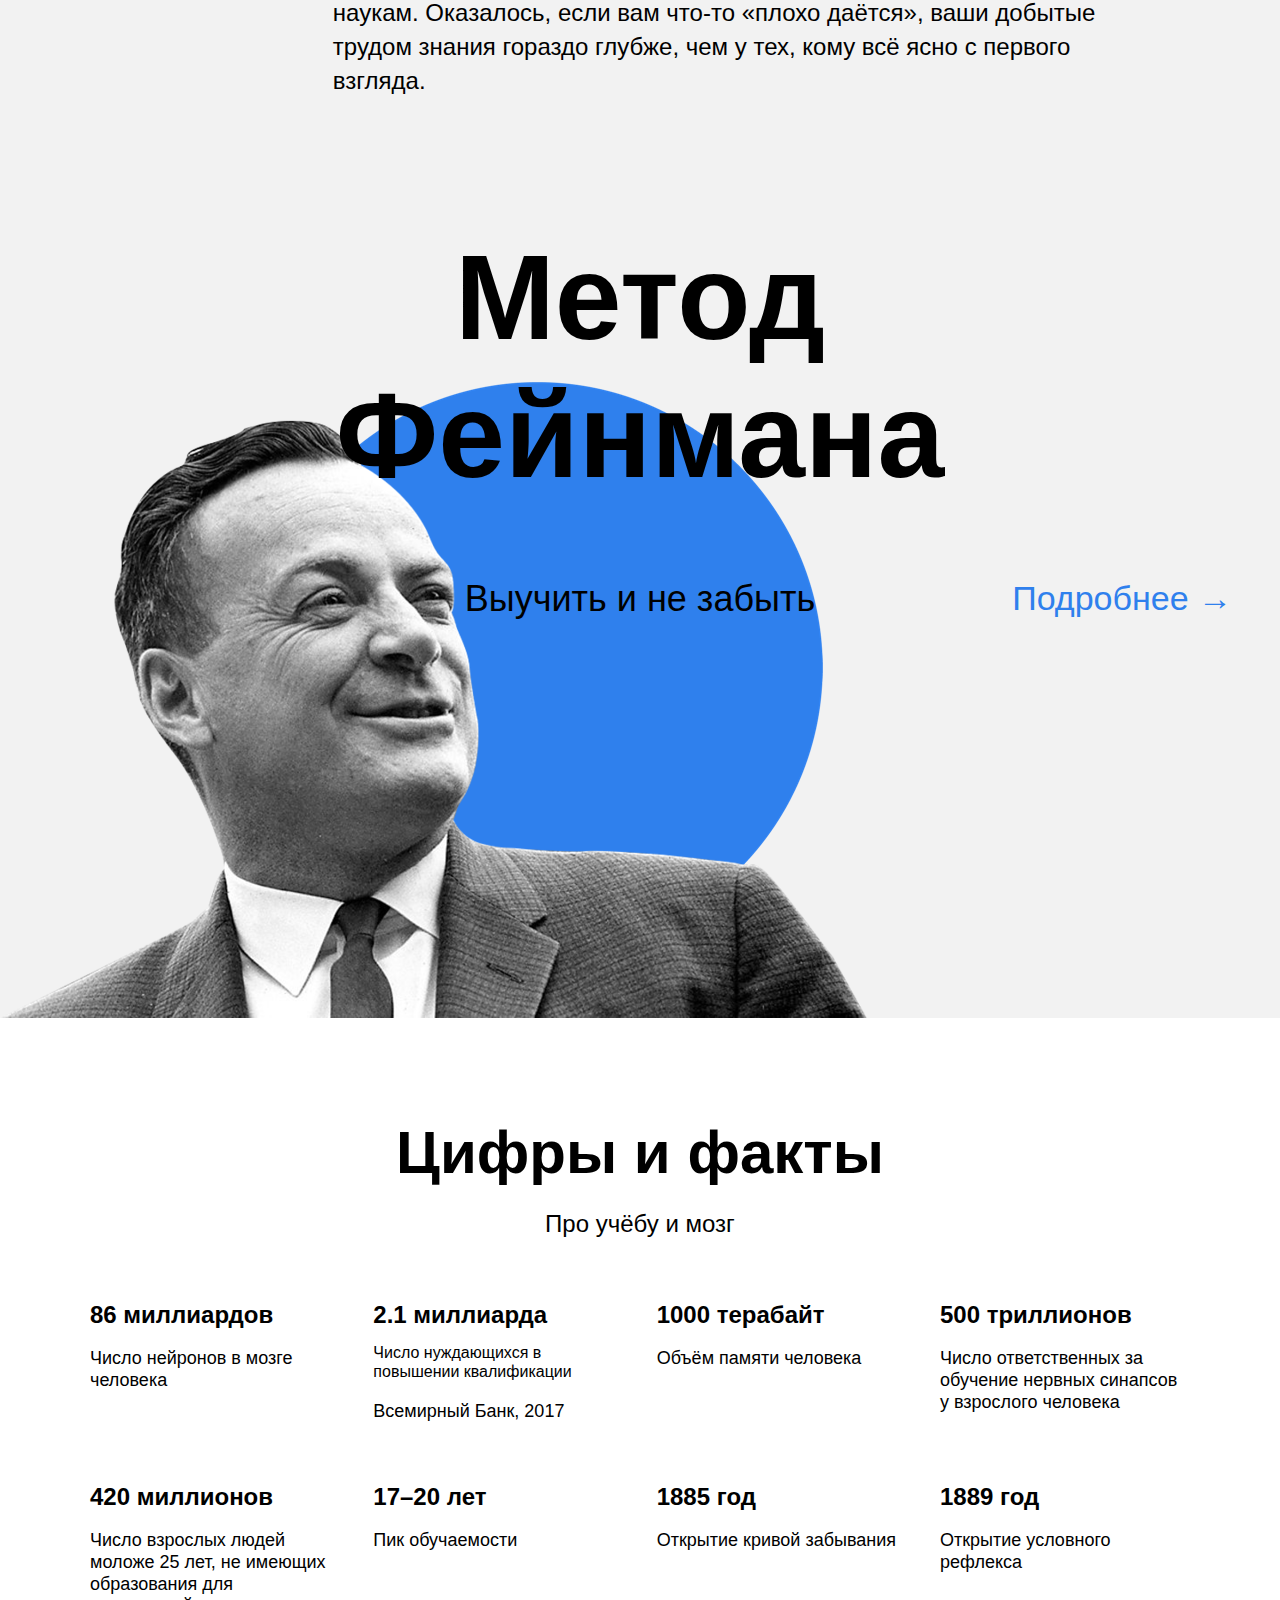
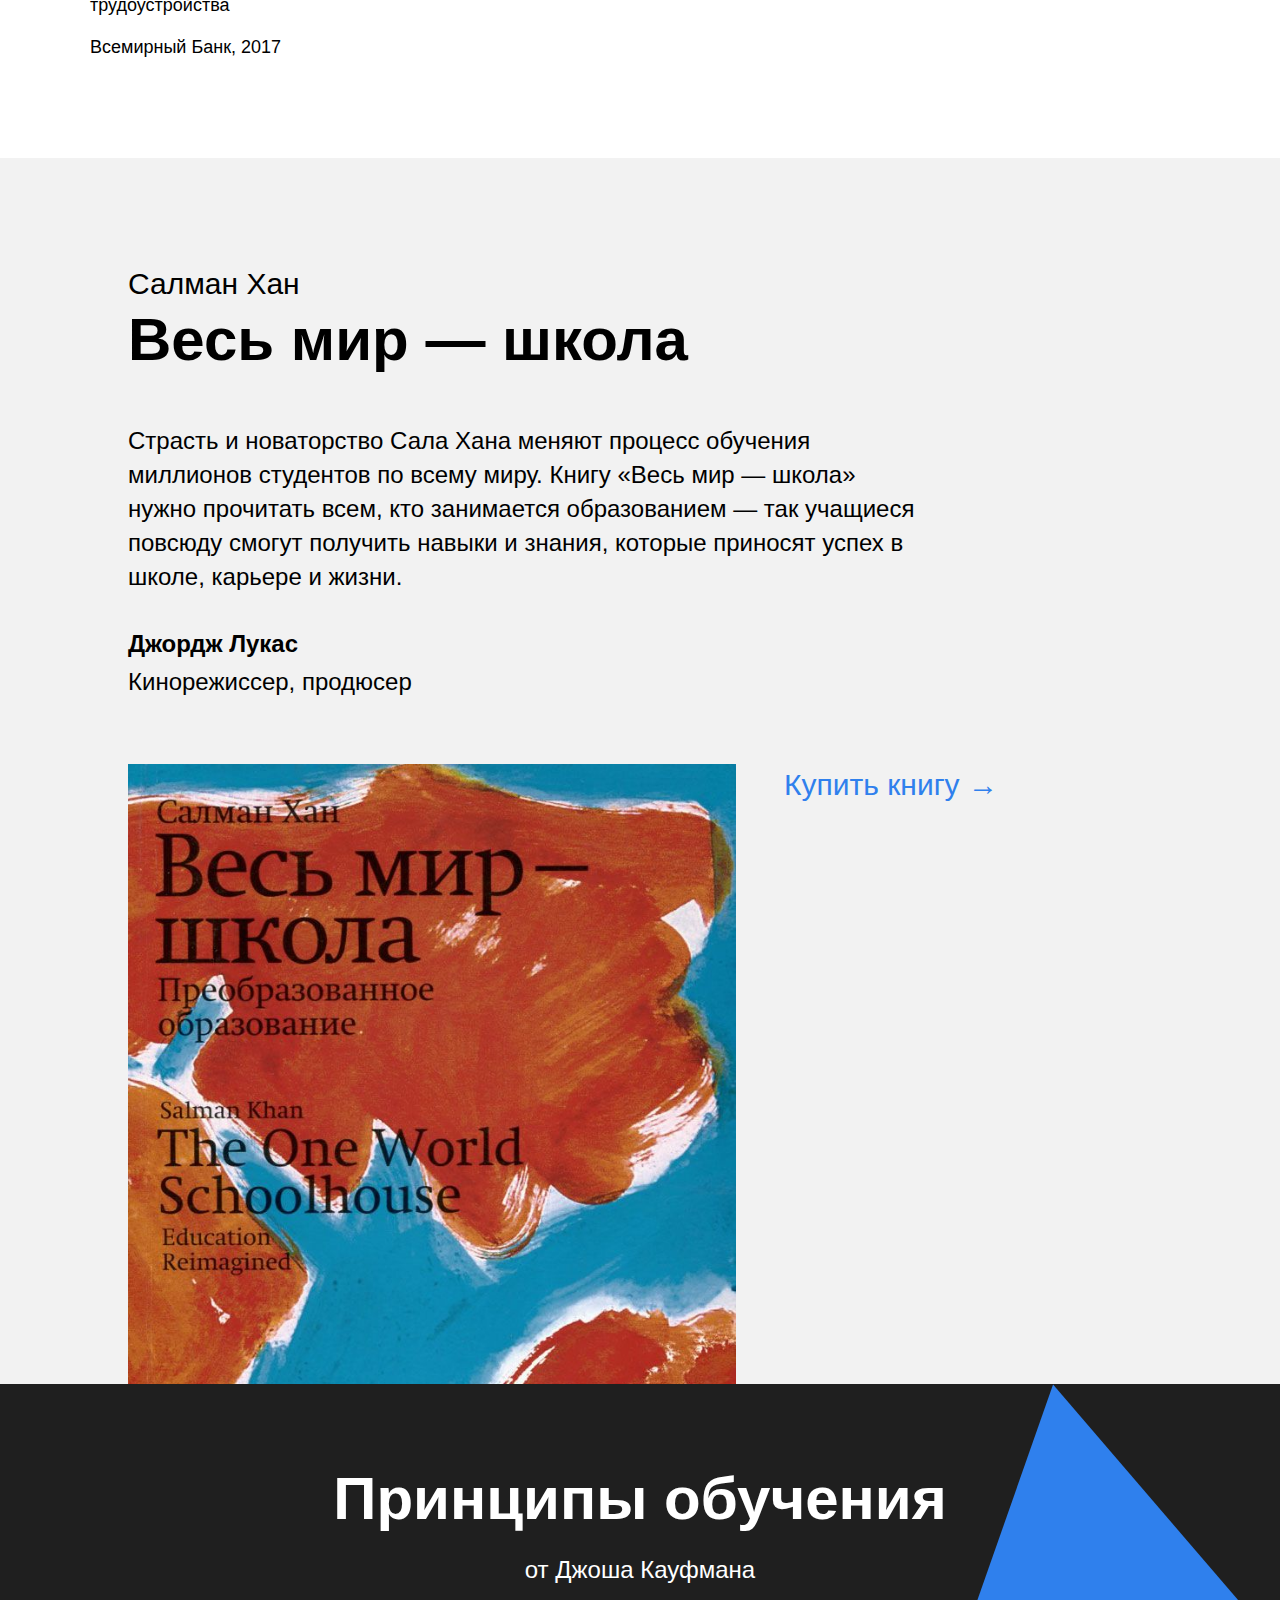
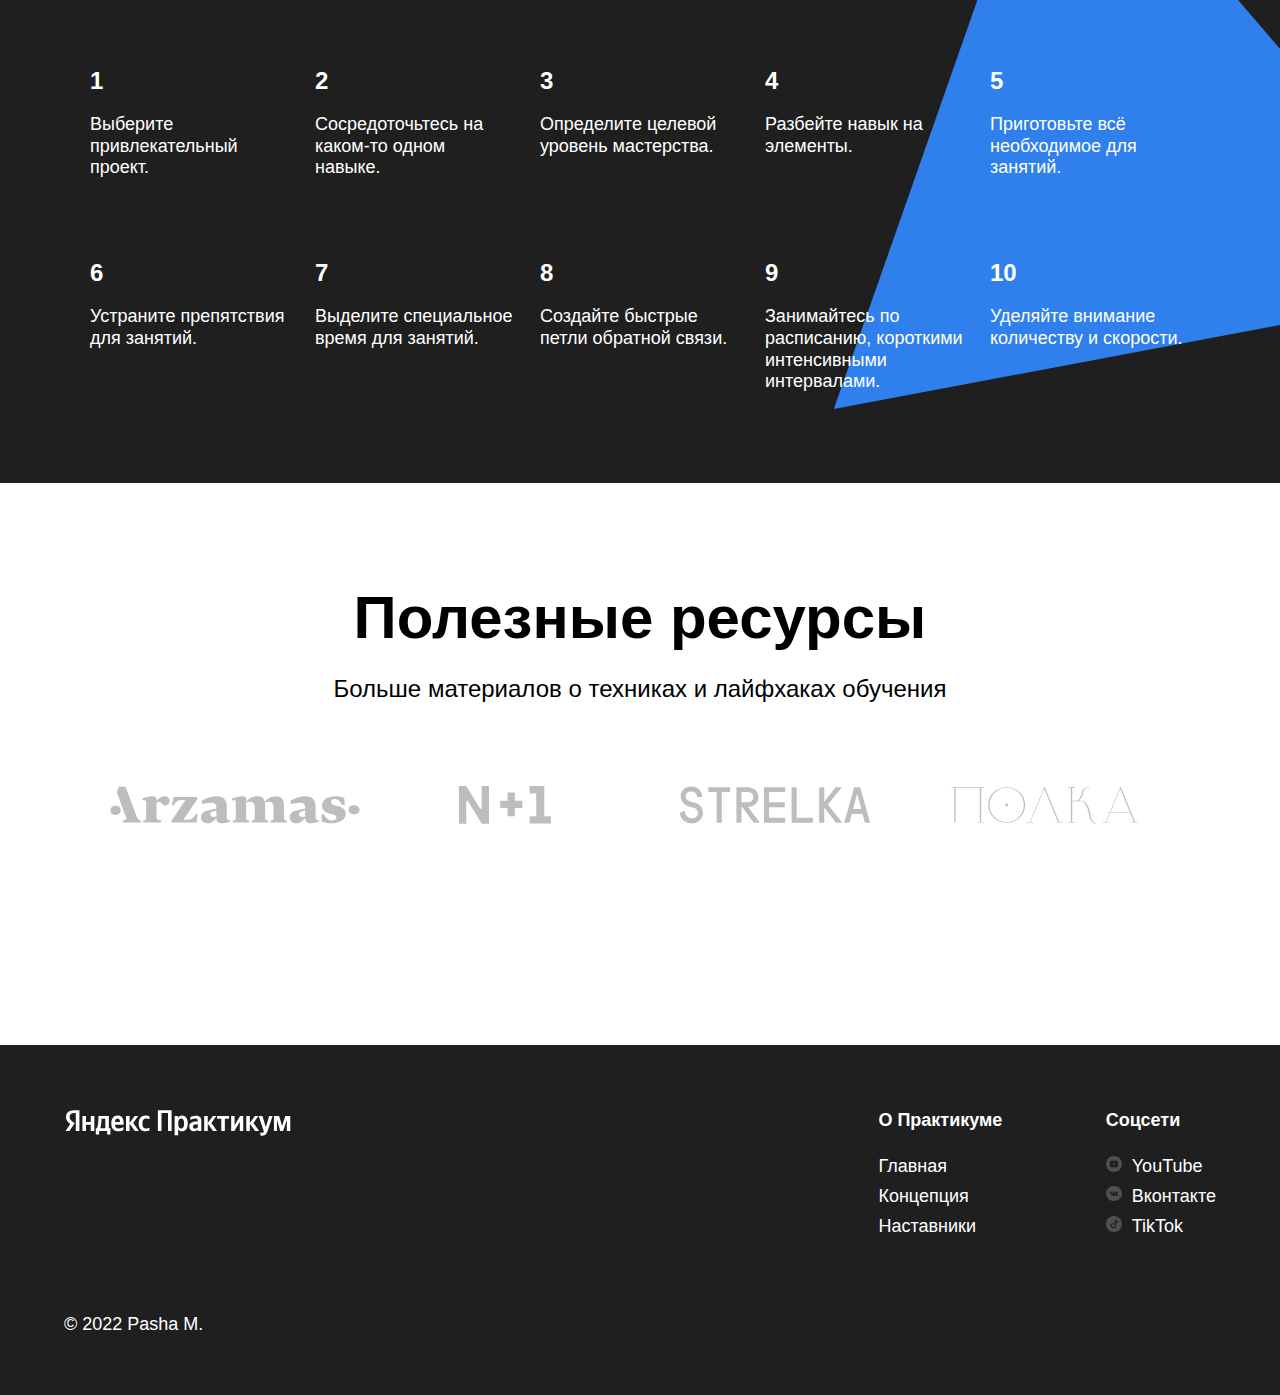
==== commit a96de0f8: "mmm kak zhe klassno (net)" ====
--- a/index.html
+++ b/index.html
@@ -165,11 +165,12 @@
           </div>
         </section>
         <!--Блок Фейман-->
-        <section class="feynman feynman__image">
+        <section class="feynman">
           <!--Блок 3 и картинка к блоку-->
           <h2 class="feynman__title">Метод Фейнмана</h2>
           <p class="feynman__subtitle">Выучить и не забыть</p>
           <a class="feynman__link" href="#">Подробнее &rarr;</a>
+          <img class="feynman__image" src="images/feynman.png" alt="Фейман" />
         </section>
         <!--Блок Цифры-->
         <section class="digits">
--- a/pages/index.css
+++ b/pages/index.css
@@ -42,10 +42,12 @@
 @import url(../blocks/two-columns/__paragraph/two-columns__paragraph.css);
 /*block feynman*/
 @import url(../blocks/feynman/feynman.css);
-@import url(../blocks/feynman/__image/feyman__image.css);
+
 @import url(../blocks/feynman/__title/feyman__title.css);
 @import url(../blocks/feynman/__subtitle/feyman__subtitle.css);
+
 @import url(../blocks/feynman/__link/feyman__link.css);
+@import url(../blocks/feynman/__image/feynman__image.css);
 
 /*block digits*/
 @import url(../blocks/digits/digits.css);
